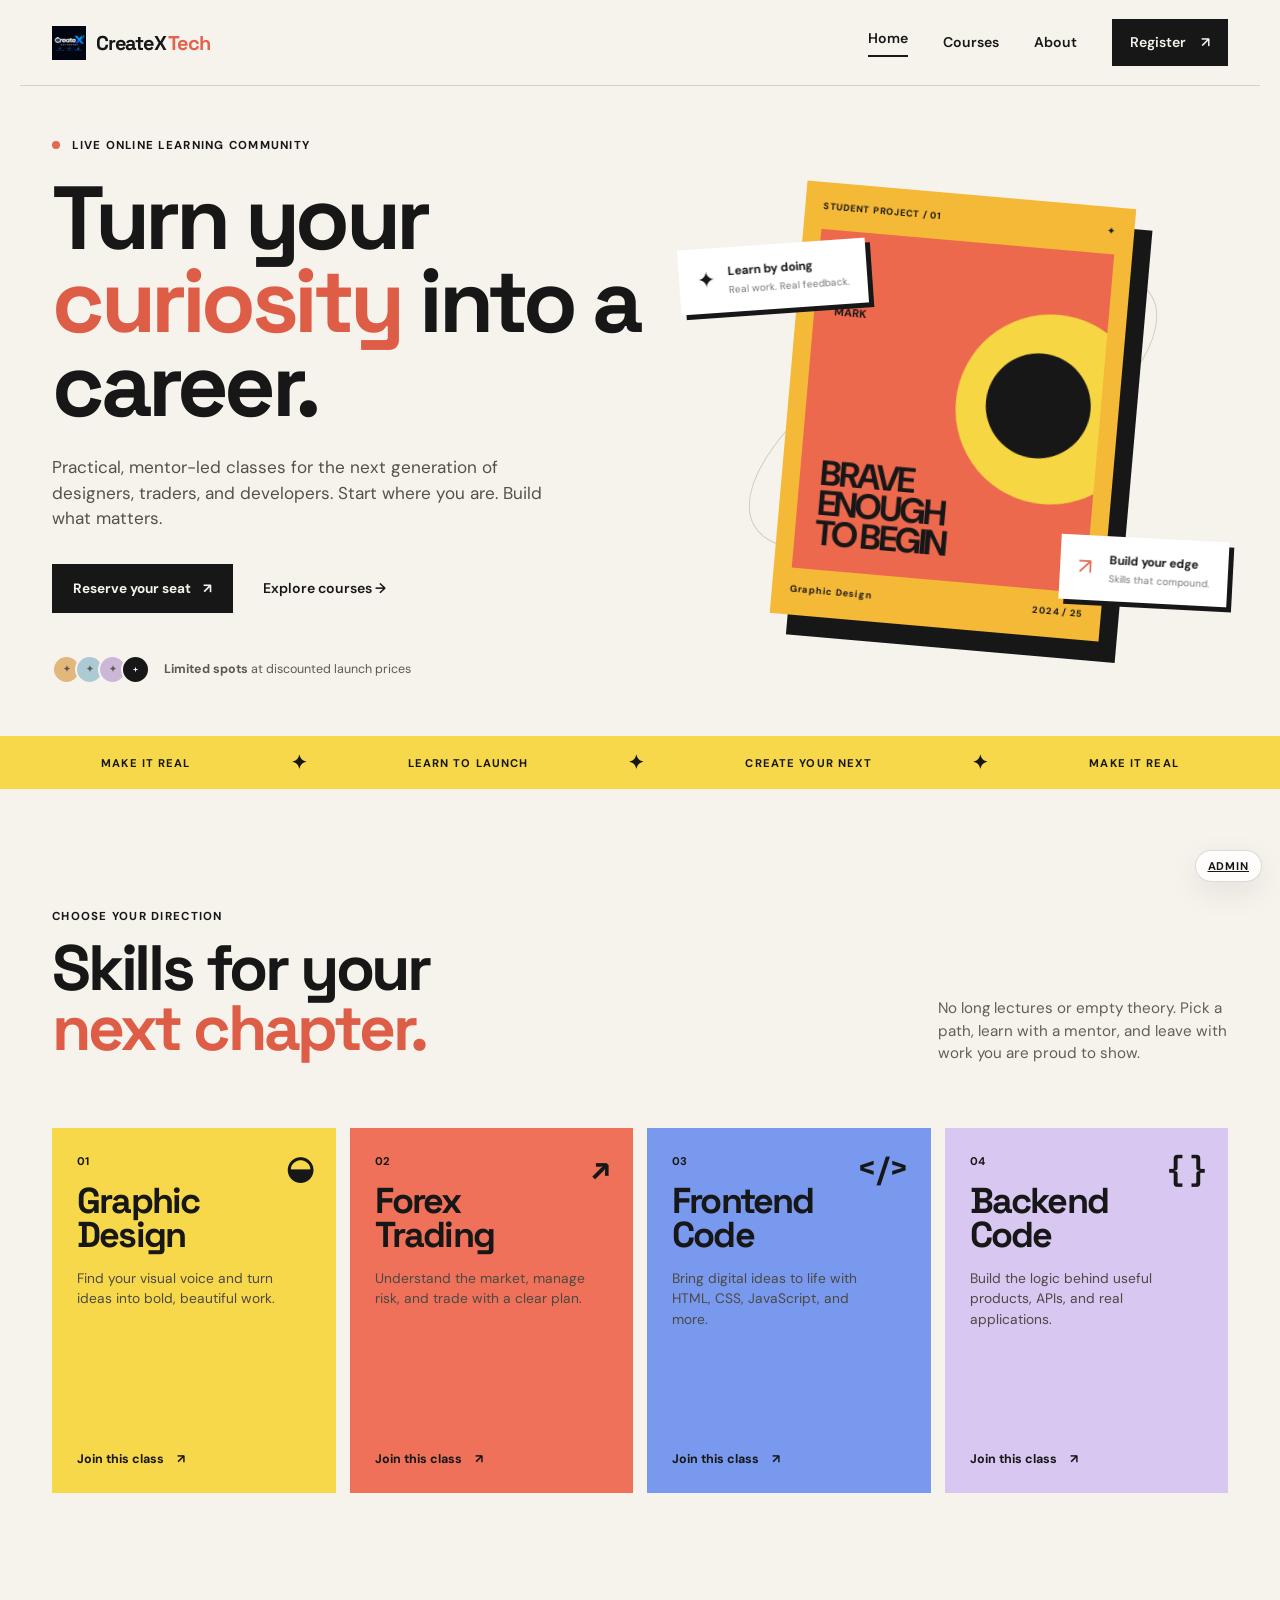
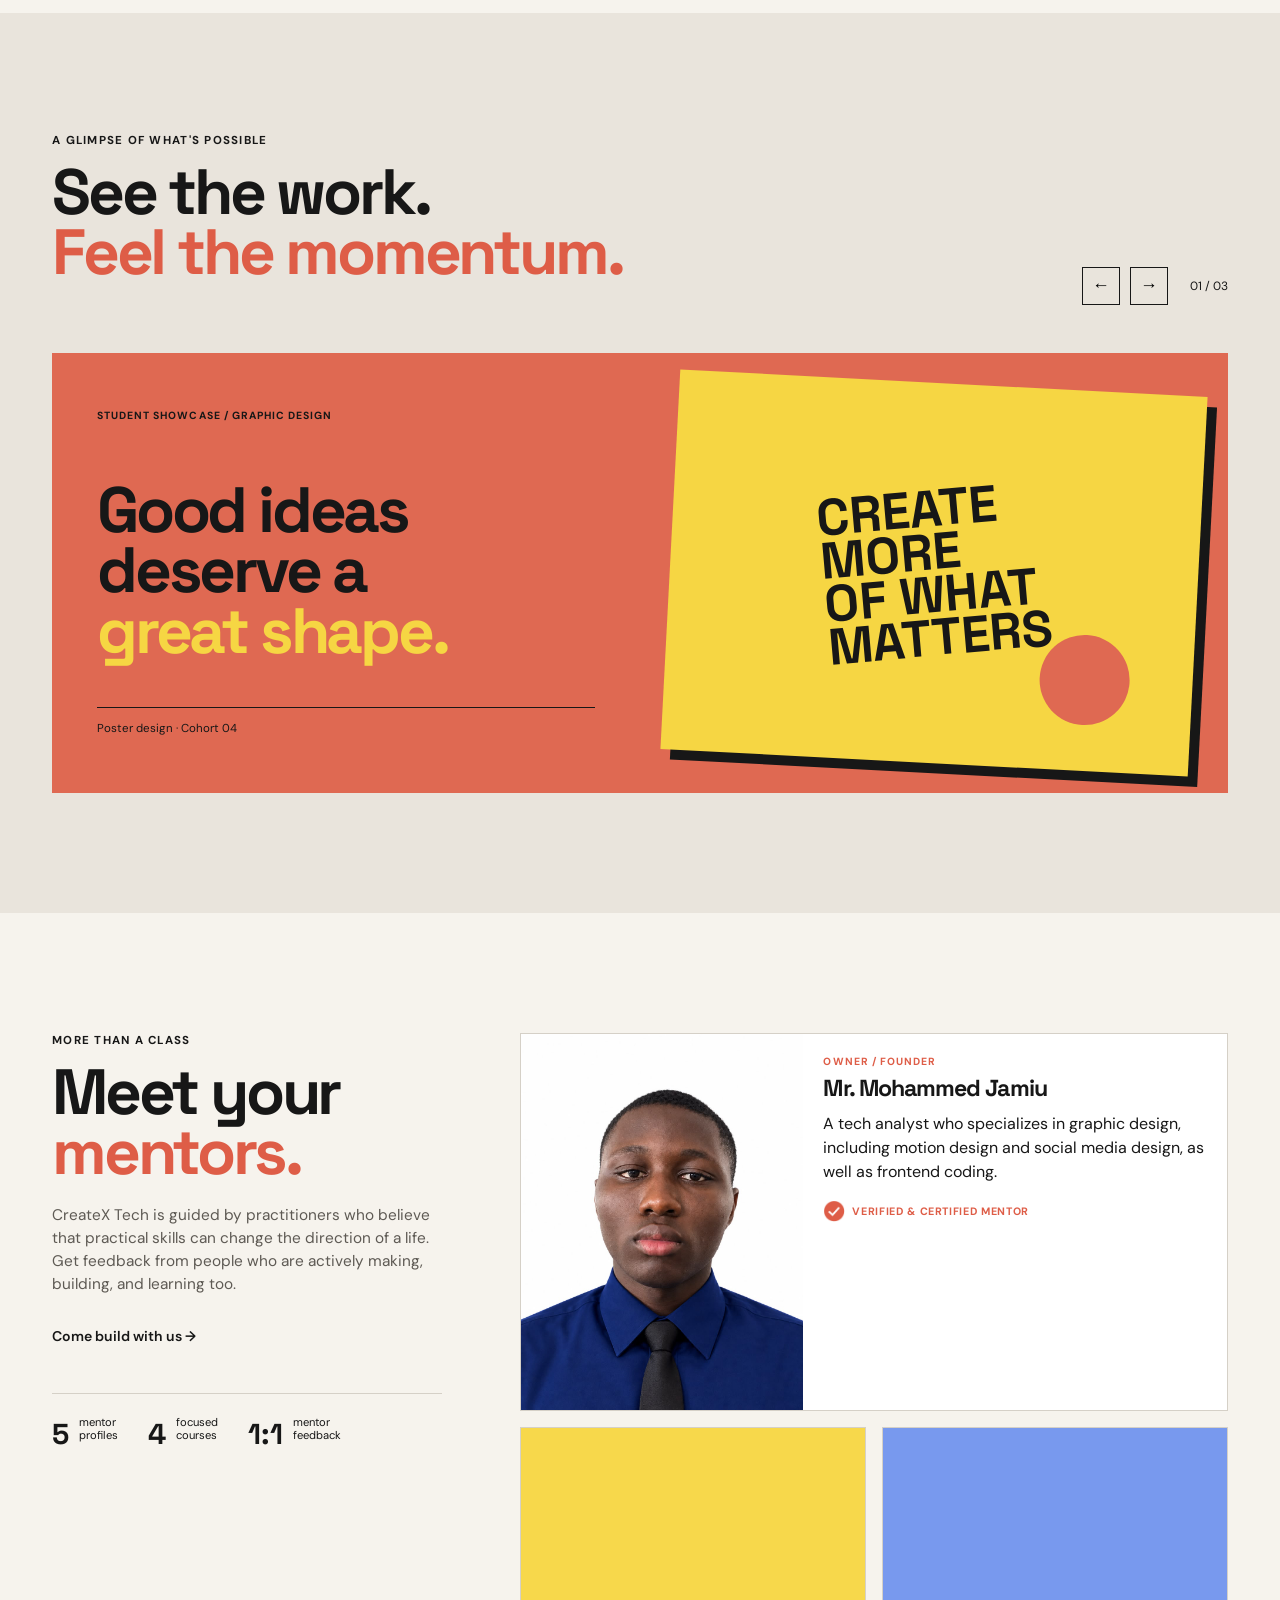
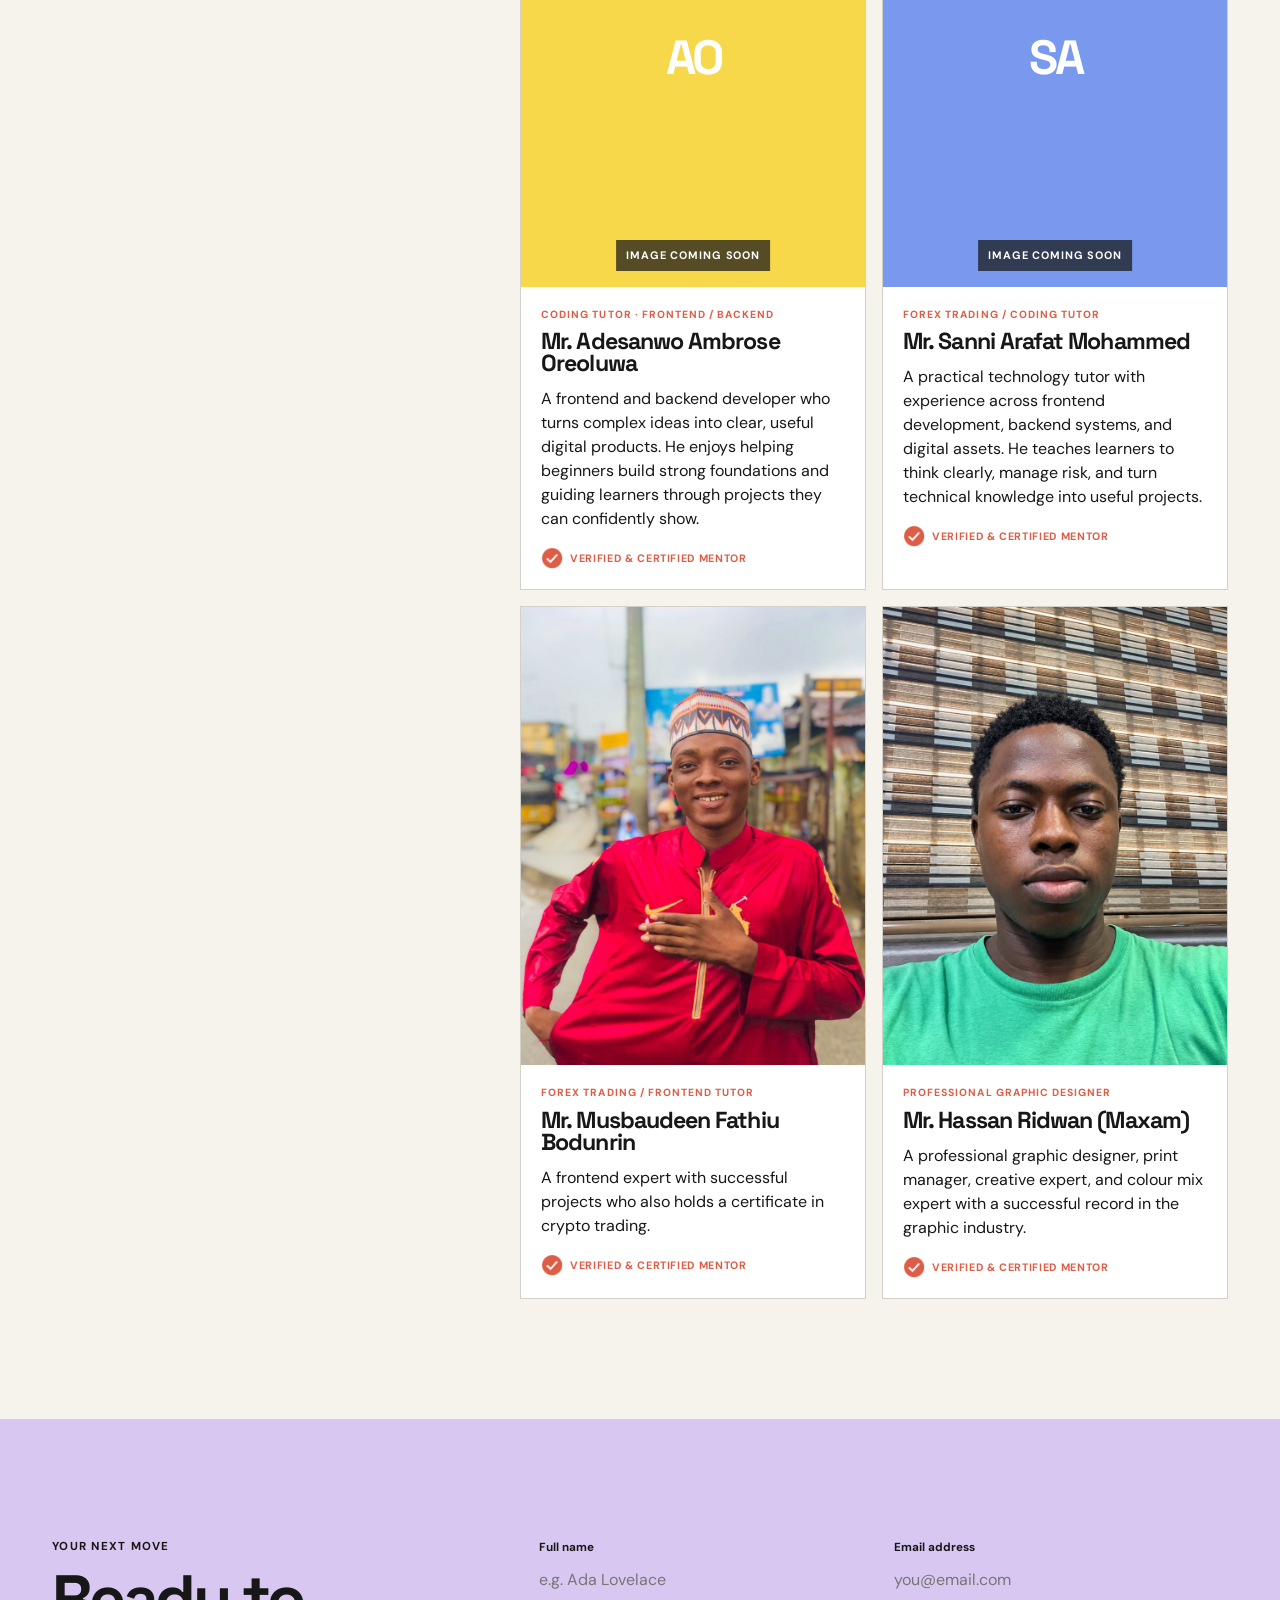
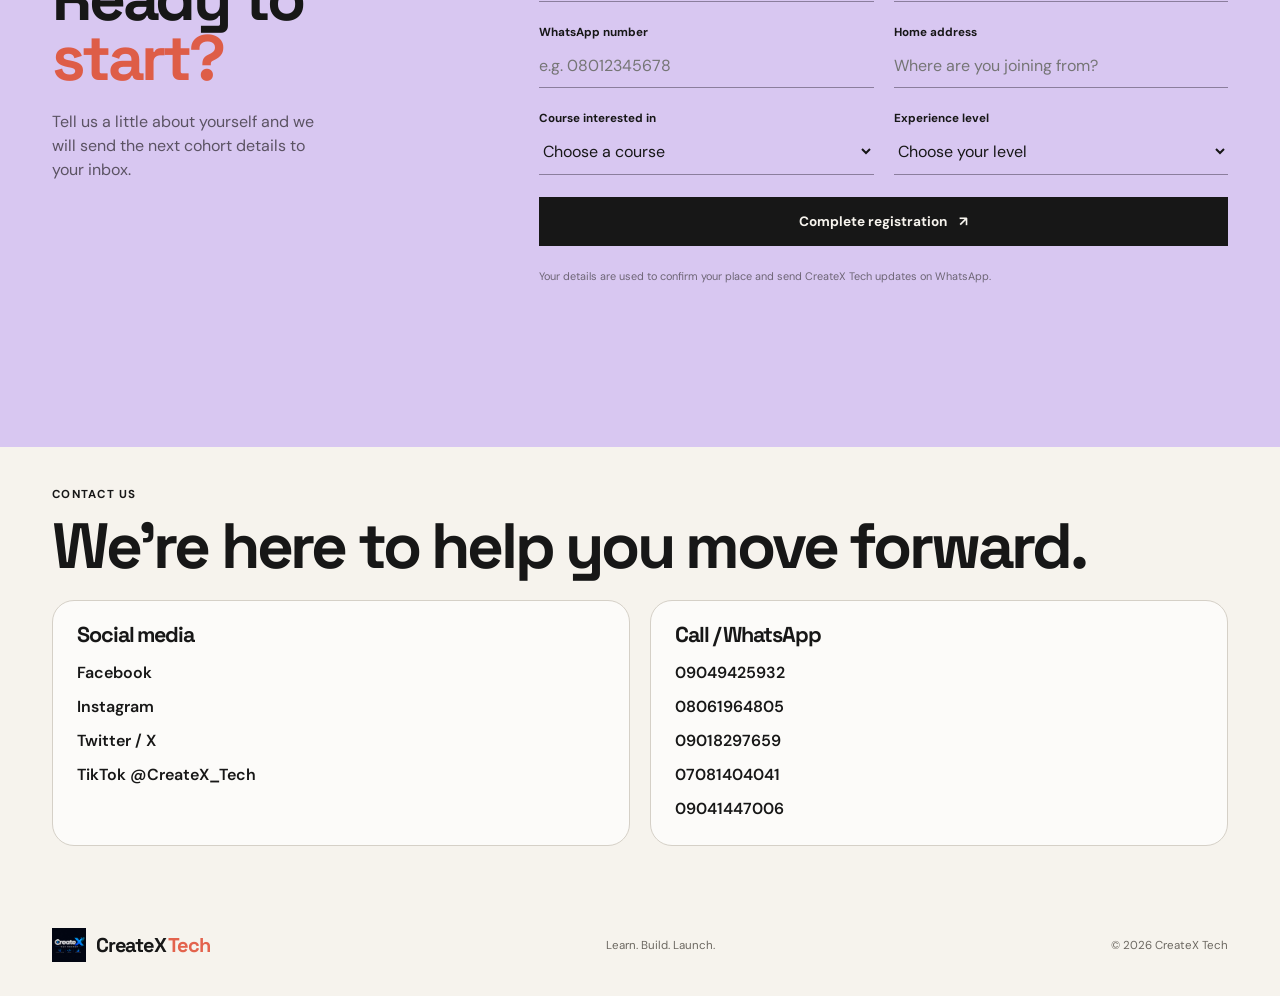
==== index.html @ 332364b8 "Fix favicon loading" ====
<!doctype html>
<html lang="en">
<head>
  <meta charset="UTF-8">
  <meta name="viewport" content="width=device-width, initial-scale=1.0">
  <meta name="description" content="CreateX Tech helps ambitious learners build practical skills in design, trading, and code.">
  <title>CreateX Tech | Learn. Build. Launch.</title>
  <link rel="icon" type="image/jpeg" href="logo.jpg.jpeg?v=2">
  <link rel="shortcut icon" type="image/jpeg" href="logo.jpg.jpeg?v=2">
  <link rel="preconnect" href="https://fonts.googleapis.com">
  <link rel="preconnect" href="https://fonts.gstatic.com" crossorigin>
  <link href="https://fonts.googleapis.com/css2?family=DM+Sans:wght@400;500;600;700&family=Space+Grotesk:wght@500;600;700&display=swap" rel="stylesheet">
  <link rel="stylesheet" href="styles.css">
  <link rel="stylesheet" href="mentor.css">
  <link rel="stylesheet" href="logo.css">
</head>
<body>
  <header class="site-header">
    <a class="brand" href="#home" aria-label="CreateX Tech home"><span class="brand-mark"><img src="logo.jpg.jpeg" alt="CreateX Tech logo"><span>CX</span></span><span>CreateX <em>Tech</em></span></a>
    <button class="menu-toggle" aria-label="Toggle navigation" aria-expanded="false">☰</button>
    <nav class="site-nav" aria-label="Main navigation">
      <a href="#home" class="active">Home</a>
      <a href="#courses">Courses</a>
      <a href="#about">About</a>
      <a href="#register" class="nav-cta">Register <span>↗</span></a>
    </nav>
  </header>

  <main>
    <section id="home" class="hero section-shell">
      <div class="hero-copy">
        <p class="eyebrow"><span class="eyebrow-dot"></span> Live online learning community</p>
        <h1>Turn your <span>curiosity</span> into a career.</h1>
        <p class="hero-text">Practical, mentor-led classes for the next generation of designers, traders, and developers. Start where you are. Build what matters.</p>
        <div class="hero-actions"><a class="button button-primary" href="#register">Reserve your seat <span>↗</span></a><a class="text-link" href="#courses">Explore courses <span>→</span></a></div>
        <div class="hero-proof"><div class="avatar-stack"><span>✦</span><span>✦</span><span>✦</span><span>+</span></div><p><strong>Limited spots</strong> at discounted launch prices</p></div>
      </div>
      <div class="hero-visual" aria-label="Featured student work showcase">
        <div class="visual-orbit orbit-one"></div><div class="visual-orbit orbit-two"></div>
        <div class="showcase-card showcase-main"><div class="showcase-top"><span class="mini-label">STUDENT PROJECT / 01</span><span class="mini-cross">✦</span></div><div class="poster-art"><span class="poster-small">MAKE<br>YOUR<br>MARK</span><strong>BRAVE<br>ENOUGH<br>TO BEGIN</strong><div class="poster-circle"></div></div><div class="showcase-bottom"><span>Graphic Design</span><span>2024 / 25</span></div></div>
        <div class="floating-note note-one"><span class="note-icon">✦</span><strong>Learn by doing</strong><small>Real work. Real feedback.</small></div>
        <div class="floating-note note-two"><span class="graph-icon">↗</span><strong>Build your edge</strong><small>Skills that compound.</small></div>
      </div>
    </section>

    <section class="ticker" aria-label="CreateX Tech values"><div>MAKE IT REAL</div><span>✦</span><div>LEARN TO LAUNCH</div><span>✦</span><div>CREATE YOUR NEXT</div><span>✦</span><div>MAKE IT REAL</div></section>

    <section id="courses" class="section-shell section-block courses-section">
      <div class="section-heading"><div><p class="eyebrow">Choose your direction</p><h2>Skills for your<br><span>next chapter.</span></h2></div><p class="section-intro">No long lectures or empty theory. Pick a path, learn with a mentor, and leave with work you are proud to show.</p></div>
      <div class="course-grid">
        <article class="course-card card-yellow"><div class="course-number">01</div><div class="course-symbol">◒</div><h3>Graphic<br>Design</h3><p>Find your visual voice and turn ideas into bold, beautiful work.</p><a href="#register" class="course-link">Join this class <span>↗</span></a></article>
        <article class="course-card card-coral"><div class="course-number">02</div><div class="course-symbol">↗</div><h3>Forex<br>Trading</h3><p>Understand the market, manage risk, and trade with a clear plan.</p><a href="#register" class="course-link">Join this class <span>↗</span></a></article>
        <article class="course-card card-blue"><div class="course-number">03</div><div class="course-symbol">&lt;/&gt;</div><h3>Frontend<br>Code</h3><p>Bring digital ideas to life with HTML, CSS, JavaScript, and more.</p><a href="#register" class="course-link">Join this class <span>↗</span></a></article>
        <article class="course-card card-lilac"><div class="course-number">04</div><div class="course-symbol">{ }</div><h3>Backend<br>Code</h3><p>Build the logic behind useful products, APIs, and real applications.</p><a href="#register" class="course-link">Join this class <span>↗</span></a></article>
      </div>
    </section>

    <section class="work-section section-shell section-block"><div class="section-heading work-heading"><div><p class="eyebrow">A glimpse of what's possible</p><h2>See the work.<br><span>Feel the momentum.</span></h2></div><div class="slider-controls"><button class="slider-button previous" aria-label="Previous sample">←</button><button class="slider-button next" aria-label="Next sample">→</button><p><span class="slide-current">01</span> / 03</p></div></div><div class="slider-window"><div class="slides"><article class="slide slide-design"><div class="slide-copy"><p class="slide-kicker">STUDENT SHOWCASE / GRAPHIC DESIGN</p><h3>Good ideas<br>deserve a<br><i>great shape.</i></h3><span class="slide-tag">Poster design · Cohort 04</span></div><div class="slide-art design-art"><span>CREATE<br>MORE<br>OF WHAT<br>MATTERS</span><div></div></div></article><article class="slide slide-trading"><div class="slide-copy"><p class="slide-kicker">STUDENT SHOWCASE / FOREX TRADING</p><h3>Read the<br>pattern.<br><i>Make the move.</i></h3><span class="slide-tag">Market analysis · Cohort 03</span></div><div class="slide-art trading-art"><div class="chart-line"></div><span>EUR / USD<br><b>+2.84%</b></span></div></article><article class="slide slide-code"><div class="slide-copy"><p class="slide-kicker">STUDENT SHOWCASE / FRONTEND CODE</p><h3>Ideas become<br>real when<br><i>you ship.</i></h3><span class="slide-tag">Portfolio build · Cohort 02</span></div><div class="slide-art code-art"><code>&lt;section class="future"&gt;<br>&nbsp; buildSomething();<br>&nbsp; keepGoing();<br>&lt;/section&gt;</code><span>01 / 03</span></div></article></div></div></section>

    <section id="about" class="about-section section-shell section-block"><div class="about-intro"><p class="eyebrow">More than a class</p><h2>Meet your<br><span>mentors.</span></h2><p>CreateX Tech is guided by practitioners who believe that practical skills can change the direction of a life. Get feedback from people who are actively making, building, and learning too.</p><a class="text-link" href="#register">Come build with us <span>→</span></a><div class="about-stats"><div><strong>5</strong><span>mentor<br>profiles</span></div><div><strong>4</strong><span>focused<br>courses</span></div><div><strong>1:1</strong><span>mentor<br>feedback</span></div></div></div><div class="mentor-grid"><article class="mentor-card mentor-featured"><div class="mentor-photo"><img src="images/mentors/mohammed-jamiu.jpg" alt="Photo of Mr. Mohammed Jamiu" onerror="this.style.display='none'"><span>MJ</span></div><div class="mentor-details"><p class="mentor-role">Owner / Founder</p><h3>Mr. Mohammed Jamiu</h3><p>A tech analyst who specializes in graphic design, including motion design and social media design, as well as frontend coding.</p></div></article><article class="mentor-card"><div class="mentor-photo"><img src="images/mentors/mentor-two.jpg" alt="Photo of Mentor Two" onerror="this.style.display='none'"><span>M2</span></div><div class="mentor-details"><p class="mentor-role">Mentor profile</p><h3>Mentor Two</h3><p>Add a short biography here when this mentor's details are ready.</p></div></article><article class="mentor-card"><div class="mentor-photo"><img src="images/mentors/mentor-three.jpg" alt="Photo of Mentor Three" onerror="this.style.display='none'"><span>M3</span></div><div class="mentor-details"><p class="mentor-role">Mentor profile</p><h3>Mentor Three</h3><p>Add a short biography here when this mentor's details are ready.</p></div></article><article class="mentor-card"><div class="mentor-photo"><img src="images/mentors/mentor-four.jpg" alt="Photo of Mentor Four" onerror="this.style.display='none'"><span>M4</span></div><div class="mentor-details"><p class="mentor-role">Mentor profile</p><h3>Mentor Four</h3><p>Add a short biography here when this mentor's details are ready.</p></div></article><article class="mentor-card"><div class="mentor-photo"><img src="images/mentors/mentor-five.jpg" alt="Photo of Mentor Five" onerror="this.style.display='none'"><span>M5</span></div><div class="mentor-details"><p class="mentor-role">Mentor profile</p><h3>Mentor Five</h3><p>Add a short biography here when this mentor's details are ready.</p></div></article></div></section>

    <section id="register" class="register-section section-shell section-block"><div class="register-heading"><p class="eyebrow">Your next move</p><h2>Ready to<br><span>start?</span></h2><p>Tell us a little about yourself and we will send the next cohort details to your inbox.</p></div><form id="registration-form" class="registration-form"><div class="form-row"><label>Full name<input type="text" name="fullname" placeholder="e.g. Ada Lovelace" required></label><label>Email address<input type="email" name="email" placeholder="you@email.com" required></label></div><div class="form-row"><label>WhatsApp number<input type="tel" name="whatsapp" placeholder="e.g. 08012345678" inputmode="tel" required></label><label>Home address<input type="text" name="address" placeholder="Where are you joining from?" required></label></div><div class="form-row"><label>Course interested in<select name="course" required><option value="" disabled selected>Choose a course</option><option>Graphic Design</option><option>Forex Trading</option><option>Coding (Frontend)</option><option>Coding (Backend)</option></select></label><label>Experience level<select name="experience" required><option value="" disabled selected>Choose your level</option><option>Beginner</option><option>Intermediate</option><option>Professional</option></select></label></div><button class="button button-dark" type="submit">Complete registration <span>↗</span></button><p class="form-note">Your details are used to confirm your place and send CreateX Tech updates on WhatsApp.</p><div class="form-success" role="status" aria-live="polite"></div></form></section>
  </main>

  <a id="admin-access" class="admin-access-trigger" href="admin.html" target="_blank" rel="noopener" aria-label="Open admin area">Admin</a>

  <section id="contact" class="section-shell contact-section">
    <div class="contact-heading">
      <p class="eyebrow">Contact us</p>
      <h2>We’re here to help you move forward.</h2>
    </div>
    <div class="contact-grid">
      <div class="contact-card">
        <h3>Social media</h3>
        <ul class="contact-list">
          <li><a href="https://facebook.com" target="_blank" rel="noopener">Facebook</a></li>
          <li><a href="https://instagram.com/createx_tech" target="_blank" rel="noopener">Instagram</a></li>
          <li><a href="https://x.com/CreateX_Tech" target="_blank" rel="noopener">Twitter / X</a></li>
          <li><a href="https://tiktok.com/@CreateX_Tech" target="_blank" rel="noopener">TikTok @CreateX_Tech</a></li>
        </ul>
      </div>
      <div class="contact-card">
        <h3>Call / WhatsApp</h3>
        <ul class="contact-list">
          <li><a href="tel:+2349049425932">09049425932</a></li>
          <li><a href="tel:+2348061964805">08061964805</a></li>
          <li><a href="tel:+2349018297659">09018297659</a></li>
          <li><a href="tel:+2347081404041">07081404041</a></li>
          <li><a href="tel:+2349041447006">09041447006</a></li>
        </ul>
      </div>
    </div>
  </section>

  <footer class="site-footer section-shell"><a class="brand" href="#home"><span class="brand-mark"><img src="logo.jpg.jpeg" alt="CreateX Tech logo"><span>CX</span></span><span>CreateX <em>Tech</em></span></a><p>Learn. Build. Launch.</p><p>© 2026 CreateX Tech</p></footer>
  <script src="script.js"></script>
</body>
</html>
---- styles.css ----
:root{--ink:#171717;--paper:#f6f3ed;--yellow:#f7d84b;--coral:#ef7159;--blue:#7899ee;--lilac:#d8c7f1;--line:#d5d0c7}*{box-sizing:border-box}html{scroll-behavior:smooth}body{margin:0;background:var(--paper);color:var(--ink);font-family:'DM Sans',sans-serif;line-height:1.5}h1,h2,h3,p{margin-top:0}h1,h2,h3,.brand{font-family:'Space Grotesk',sans-serif;letter-spacing:-.05em}h1{font-size:clamp(3.4rem,7vw,7.2rem);line-height:.93;margin:24px 0 28px;max-width:730px}h1 span,h2 span{color:#de5d47}h2{font-size:clamp(2.8rem,5vw,5.3rem);line-height:.94;margin:14px 0 22px}h3{font-size:2.25rem;line-height:.94;margin:15px 0}.section-shell{max-width:1240px;margin:auto;padding-left:32px;padding-right:32px}.site-header{height:86px;display:flex;align-items:center;justify-content:space-between;max-width:1240px;margin:auto;padding:0 32px;border-bottom:1px solid var(--line)}.brand{font-weight:700;font-size:1.25rem;display:flex;align-items:center;gap:10px;text-decoration:none;color:var(--ink);letter-spacing:-.06em}.brand em{font-style:normal;color:#e3634d}.brand-mark{display:grid;place-items:center;background:var(--ink);color:var(--paper);width:34px;height:34px;font:700 .72rem 'DM Sans';letter-spacing:-.08em}.site-nav{display:flex;align-items:center;gap:35px}.site-nav a,.text-link{color:var(--ink);text-decoration:none;font-size:.88rem;font-weight:600}.site-nav a:hover,.text-link:hover{color:#dd604c}.site-nav .active{border-bottom:2px solid var(--ink);padding-bottom:5px}.nav-cta{background:var(--ink);color:var(--paper)!important;padding:13px 18px}.nav-cta span,.button span{margin-left:12px}.menu-toggle{display:none;border:0;background:none;font-size:1.5rem}.admin-access-trigger{position:fixed;right:18px;bottom:18px;z-index:50;padding:8px 12px;border:1px solid rgba(23,23,23,.15);border-radius:999px;background:rgba(255,255,255,.82);color:var(--ink);font:700 .7rem 'DM Sans',sans-serif;letter-spacing:.08em;text-transform:uppercase;backdrop-filter:blur(10px);cursor:pointer;box-shadow:0 10px 30px rgba(23,23,23,.08)}.admin-access-trigger:hover{background:#171717;color:#fff}.admin-panel,.admin-dashboard-panel{max-width:1240px;margin:0 auto 30px;padding:0 32px}.admin-panel-inner{max-width:720px;margin:32px auto 0;padding:32px 28px;border:1px solid var(--line);border-radius:24px;background:#fff;box-shadow:0 18px 45px rgba(23,23,23,.06)}.admin-panel h2,.page-heading h2{font:700 clamp(2.5rem,5vw,4.5rem)/.92 'Space Grotesk',sans-serif;letter-spacing:-.06em;margin:18px 0 14px}.admin-panel h2 span,.page-heading h2 span{color:#de5d47}.admin-panel>p:not(.eyebrow){color:var(--muted);margin:12px 0 24px}.admin-panel label{display:block;font-weight:700;margin-bottom:8px}.password-row{display:flex;gap:10px;align-items:center}.password-row input{flex:1;border:1px solid var(--line);border-radius:12px;background:#f9f7f4;padding:15px 16px;font:inherit}.login-error{color:#b64e3b;margin-top:12px}.page-heading{display:flex;align-items:end;justify-content:space-between;gap:24px;margin-top:36px}.stats-grid{display:grid;grid-template-columns:repeat(3,1fr);gap:16px;margin:40px 0 30px}.stats-grid article{padding:22px 18px;border:1px solid var(--line);border-radius:18px;background:rgba(255,255,255,.65)}.stats-grid span{display:block;color:var(--muted);font-size:.72rem;letter-spacing:.1em;text-transform:uppercase}.stats-grid strong{display:block;margin-top:8px;font-size:clamp(1.6rem,2vw,2.3rem)}.records-section{background:rgba(255,255,255,.7);border:1px solid var(--line);border-radius:18px;padding:18px}.records-toolbar{display:flex;gap:16px;align-items:end;flex-wrap:wrap}.search-field,.filter-field{display:flex;flex-direction:column;gap:8px;flex:1;min-width:200px}.search-field span,.filter-field span{font-weight:700}.search-field input,.filter-field select{width:100%;border:1px solid var(--line);border-radius:12px;padding:12px 14px;background:#fff;font:inherit}.clear-button{border:1px solid var(--line);border-radius:12px;background:#fff;padding:12px 16px;font:700 .85rem 'DM Sans';cursor:pointer}.table-wrap{margin-top:18px;overflow-x:auto}.table-wrap table{width:100%;border-collapse:collapse}.table-wrap th,.table-wrap td{padding:12px 12px;border-bottom:1px solid var(--line);text-align:left;vertical-align:top}.table-wrap th{font-size:.72rem;letter-spacing:.12em;text-transform:uppercase;color:var(--muted)}.course-tag{display:inline-flex;align-items:center;padding:6px 10px;border-radius:999px;background:#f6df85;font-size:.78rem;font-weight:700}.email-link{color:var(--ink);font-weight:700;text-decoration:none}.phone{display:block;margin-top:4px;font-size:.8rem;color:var(--muted)}.delete-button{border:0;background:transparent;color:#b75243;font-size:1.4rem;cursor:pointer}.empty-state{padding:28px 0 8px;color:var(--muted);text-align:center}.storage-note{margin-top:18px;color:var(--muted);font-size:.82rem}.contact-section{padding-top:40px;padding-bottom:48px}.contact-heading{margin-bottom:24px}.contact-grid{display:grid;grid-template-columns:repeat(2,minmax(0,1fr));gap:20px}.contact-card{padding:24px;border:1px solid var(--line);border-radius:22px;background:rgba(255,255,255,.7)}.contact-card h3{font-size:1.35rem;margin:0 0 16px}.contact-list{list-style:none;padding:0;margin:0;display:grid;gap:10px}.contact-list a{color:var(--ink);text-decoration:none;font-weight:600}.contact-list a:hover{color:#dd604c}.hero{min-height:650px;display:grid;grid-template-columns:1.04fr .96fr;align-items:center;gap:32px}.eyebrow{font:700 .72rem 'DM Sans';letter-spacing:.11em;text-transform:uppercase}.eyebrow-dot{display:inline-block;background:#e26850;width:8px;height:8px;border-radius:50%;margin-right:8px}.hero-text{max-width:490px;color:#55504a;font-size:1.07rem}.hero-actions{display:flex;align-items:center;gap:30px;margin:32px 0 42px}.button{display:inline-flex;align-items:center;border:0;text-decoration:none;cursor:pointer;font:700 .85rem 'DM Sans';padding:16px 21px}.button-primary{background:var(--ink);color:var(--paper)}.button-dark{background:var(--ink);color:var(--paper);justify-content:center}.hero-proof{display:flex;align-items:center;gap:14px;font-size:.78rem;color:#5d5953}.hero-proof p{margin:0}.avatar-stack{display:flex}.avatar-stack span{display:grid;place-items:center;width:29px;height:29px;background:#d1b1a0;border:2px solid var(--paper);border-radius:50%;margin-left:-6px;font-size:.54rem;font-weight:700}.avatar-stack span:first-child{margin:0;background:#e3b67b}.avatar-stack span:nth-child(2){background:#adcad4}.avatar-stack span:nth-child(3){background:#cdb7d8}.avatar-stack span:last-child{background:var(--ink);color:#fff}.hero-visual{min-height:505px;position:relative;display:grid;place-items:center}.showcase-card{width:min(330px,65vw);background:#f5b938;padding:18px;transform:rotate(5deg);box-shadow:18px 20px 0 #171717;position:relative;z-index:1}.showcase-top,.showcase-bottom{display:flex;justify-content:space-between;font-size:.58rem;font-weight:700;letter-spacing:.08em}.poster-art{height:340px;background:#ed694e;margin:15px 0;position:relative;overflow:hidden;padding:20px;color:var(--ink)}.poster-small{font:700 .7rem 'DM Sans';line-height:1.05}.poster-art strong{position:absolute;bottom:21px;left:20px;font-size:2.2rem;line-height:.85;letter-spacing:-.08em}.poster-circle{height:190px;width:190px;border-radius:50%;background:#f6d643;position:absolute;right:-45px;top:65px}.poster-circle:after{content:'';position:absolute;width:105px;height:105px;border-radius:50%;background:#171717;left:30px;top:40px}.floating-note{position:absolute;background:#fff;padding:15px 18px;box-shadow:5px 5px 0 var(--ink);z-index:2;font-size:.75rem}.floating-note strong,.floating-note small{display:block;margin-left:31px}.floating-note small{color:#777;margin-top:2px}.note-icon,.graph-icon{float:left;font-size:1.4rem}.note-one{top:17%;left:0;transform:rotate(-4deg)}.note-two{bottom:12%;right:0;transform:rotate(3deg)}.graph-icon{color:#e26850}.visual-orbit{border:1px solid #d1cbc1;position:absolute;width:460px;height:180px;border-radius:50%;transform:rotate(-30deg)}.orbit-two{transform:rotate(58deg);width:390px}.ticker{display:flex;justify-content:space-around;align-items:center;background:var(--yellow);padding:14px 4%;font:700 .7rem 'DM Sans';letter-spacing:.1em}.ticker span{font-size:1.2rem}.section-block{padding-top:120px;padding-bottom:120px}.section-heading{display:flex;justify-content:space-between;align-items:end;margin-bottom:48px}.section-intro{max-width:290px;color:#625e58;font-size:.95rem}.course-grid{display:grid;grid-template-columns:repeat(4,1fr);gap:14px}.course-card{min-height:365px;padding:25px;position:relative;overflow:hidden}.card-yellow{background:var(--yellow)}.card-coral{background:var(--coral)}.card-blue{background:var(--blue)}.card-lilac{background:var(--lilac)}.course-number{font-size:.7rem;font-weight:700}.course-symbol{font:700 2rem 'Space Grotesk';position:absolute;right:22px;top:20px}.course-card p{font-size:.86rem;max-width:210px;color:#4c4944}.course-link{position:absolute;bottom:25px;left:25px;color:var(--ink);font-size:.78rem;font-weight:700;text-decoration:none}.course-link span{margin-left:10px}.work-section{background:#e9e4dc;max-width:none;padding-left:max(32px,calc((100% - 1176px)/2));padding-right:max(32px,calc((100% - 1176px)/2))}.slider-controls{display:flex;align-items:center;gap:10px}.slider-controls p{font-size:.75rem;margin:0 0 0 12px}.slider-button{background:transparent;border:1px solid var(--ink);width:38px;height:38px;cursor:pointer;font-size:1.1rem}.slider-button:hover{background:var(--ink);color:#fff}.slider-window{overflow:hidden}.slides{display:flex;transition:transform .55s cubic-bezier(.77,0,.18,1)}.slide{flex:0 0 100%;min-height:440px;display:grid;grid-template-columns:1fr 1fr;overflow:hidden}.slide-design{background:#df6952}.slide-trading{background:#242a33;color:#f4f0e8}.slide-code{background:#7292e4}.slide-copy{padding:55px 45px;display:flex;flex-direction:column;align-items:flex-start}.slide-kicker{font-size:.65rem;font-weight:700;letter-spacing:.1em}.slide h3{font-size:clamp(2.7rem,5vw,5.1rem);margin:auto 0}.slide h3 i{font-style:normal;color:#f6d643}.slide-tag{font-size:.72rem;border-top:1px solid currentColor;padding-top:12px;width:100%}.slide-art{position:relative;display:grid;place-items:center}.design-art{background:#f6d643;margin:30px;transform:rotate(3deg);box-shadow:10px 10px 0 #171717}.design-art span{font:700 clamp(2rem,4vw,4rem) 'Space Grotesk';line-height:.84;transform:rotate(-8deg)}.design-art div{position:absolute;width:90px;height:90px;border-radius:50%;background:#df6952;right:12%;bottom:12%}.trading-art{background:#2e3846;margin:30px;overflow:hidden}.trading-art:before,.trading-art:after{content:'';position:absolute;width:100%;height:1px;background:#596576;top:33%;box-shadow:0 90px #596576,0 180px #596576}.chart-line{width:80%;height:55%;border-bottom:4px solid #f6d643;border-right:4px solid #f6d643;transform:skewY(-22deg);clip-path:polygon(0 68%,15% 50%,25% 65%,37% 36%,50% 55%,65% 18%,78% 43%,100% 0,100% 100%,0 100%)}.trading-art span{position:absolute;top:18%;left:13%;font-size:.8rem}.trading-art b{color:#f6d643;font-size:1.7rem}.code-art{background:#101820;color:#96e1bd;margin:30px}.code-art code{font:1rem/2 monospace}.code-art span{position:absolute;bottom:20px;right:20px;color:#fff;font-size:.7rem}.about-section{display:grid;grid-template-columns:.9fr 1.1fr;gap:100px;align-items:center}.about-image{position:relative}.portrait-placeholder{height:520px;background:#c7dbd5;display:grid;place-items:center;position:relative;overflow:hidden}.portrait-placeholder:after{content:'';position:absolute;width:310px;height:390px;background:#f0aa84;border-radius:50% 50% 15% 15%;bottom:-90px;transform:rotate(-8deg)}.portrait-placeholder:before{content:'';position:absolute;width:210px;height:210px;background:#243a3c;border-radius:50%;z-index:1;top:90px;right:16%}.portrait-placeholder span{font:700 4rem 'Space Grotesk';z-index:2;color:#fff}.image-caption{position:absolute;background:var(--yellow);padding:14px 18px;font-weight:700;font-size:.8rem;right:-30px;bottom:28px;transform:rotate(3deg)}.about-copy{max-width:510px}.about-copy>p:not(.eyebrow){color:#5e5a54;font-size:.96rem}.about-copy strong{color:var(--ink)}.about-copy .text-link{display:inline-block;margin:15px 0 45px}.about-stats{display:flex;border-top:1px solid var(--line);padding-top:22px;gap:55px}.about-stats div{display:flex;gap:10px;align-items:start}.about-stats strong{font:700 1.8rem 'Space Grotesk'}.about-stats span{font-size:.7rem;line-height:1.2}.register-section{background:#d8c7f1;max-width:none;padding-left:max(32px,calc((100% - 1176px)/2));padding-right:max(32px,calc((100% - 1176px)/2));display:grid;grid-template-columns:.72fr 1.28fr;gap:100px}.register-heading p:last-child{max-width:270px;color:#5b5363}.registration-form{display:flex;flex-direction:column;gap:22px}.form-row{display:grid;grid-template-columns:1fr 1fr;gap:20px}label{font-size:.73rem;font-weight:700}input,select{width:100%;border:0;border-bottom:1px solid #8b7e9d;background:transparent;padding:13px 0 11px;font:1rem 'DM Sans';color:var(--ink);border-radius:0}input:focus,select:focus{outline:none;border-bottom:2px solid var(--ink)}.form-note{font-size:.68rem;color:#6d6575;margin:0}.form-success{min-height:20px;font-size:.8rem;font-weight:700;color:#3e7459}.site-footer{padding-top:34px;padding-bottom:34px;display:flex;justify-content:space-between;align-items:center;font-size:.72rem}.site-footer p{margin:0;color:#6c6861}@media(max-width:800px){.site-header{height:72px;padding:0 20px}.menu-toggle{display:block}.site-nav{display:none;position:absolute;top:72px;left:0;right:0;background:var(--paper);padding:20px;z-index:5;flex-direction:column;align-items:stretch;gap:18px;border-bottom:1px solid var(--line)}.site-nav.open{display:flex}.site-nav a{padding:8px}.section-shell{padding-left:20px;padding-right:20px}.hero{display:flex;flex-direction:column;align-items:flex-start;padding-top:70px}.hero-visual{width:100%;min-height:470px}.showcase-card{width:min(290px,72vw)}.poster-art{height:300px}.note-one{left:0;top:10%}.note-two{right:0;bottom:7%}.section-block{padding-top:78px;padding-bottom:78px}.section-heading{display:block}.section-intro{margin-top:28px}.course-grid{grid-template-columns:1fr 1fr}.course-card{min-height:325px;padding:20px}.course-link{left:20px;bottom:20px}.work-section{padding-left:20px;padding-right:20px}.slide{grid-template-columns:1fr;min-height:650px}.slide-copy{padding:35px 25px 15px}.slide h3{margin:25px 0}.slide-art{min-height:280px;margin:0 25px 25px}.about-section{grid-template-columns:1fr;gap:55px}.portrait-placeholder{height:390px}.register-section{display:block}.registration-form{margin-top:45px}.site-footer{flex-wrap:wrap;gap:18px}.site-footer p:last-child{width:100%}}@media(max-width:480px){h1{font-size:3.35rem}.hero-actions{align-items:flex-start;flex-direction:column;gap:20px}.course-grid{grid-template-columns:1fr}.course-card{min-height:290px}.form-row{grid-template-columns:1fr}.floating-note{font-size:.65rem;padding:11px 12px}.floating-note strong,.floating-note small{margin-left:25px}.about-stats{gap:20px;justify-content:space-between}}
---- mentor.css ----
.about-section{grid-template-columns:.72fr 1.28fr;gap:70px;align-items:start}.about-intro{max-width:390px;position:sticky;top:30px}.about-intro>p:not(.eyebrow){color:#5e5a54;font-size:.96rem}.about-intro .text-link{display:inline-block;margin:15px 0 45px}.about-stats{gap:30px}.mentor-grid{display:grid;grid-template-columns:repeat(2,1fr);gap:16px}.mentor-card{background:#fff;border:1px solid var(--line);display:flex;flex-direction:column;cursor:pointer}.mentor-card:focus-visible{outline:3px solid var(--coral);outline-offset:3px}.mentor-featured{grid-column:span 2;display:grid;grid-template-columns:.8fr 1.2fr}.mentor-photo{aspect-ratio:3 / 4;min-height:0;background:#c7dbd5;display:grid;place-items:center;position:relative;overflow:hidden}.mentor-photo img{width:100%;height:100%;object-fit:cover;position:absolute;inset:0;z-index:1}.mentor-photo span{font:700 3rem 'Space Grotesk';color:#fff;letter-spacing:-.08em}.mentor-photo--placeholder::after{content:attr(data-placeholder);position:absolute;bottom:16px;left:50%;z-index:2;transform:translateX(-50%);background:rgba(23,23,23,.72);color:#fff;padding:7px 10px;font-size:.68rem;font-weight:700;letter-spacing:.08em;text-transform:uppercase;white-space:nowrap}.mentor-card:nth-child(2) .mentor-photo{background:#f7d84b}.mentor-card:nth-child(3) .mentor-photo{background:#7899ee}.mentor-card:nth-child(4) .mentor-photo{background:#ef7159}.mentor-card:nth-child(5) .mentor-photo{background:#d8c7f1}.mentor-details{padding:20px}.mentor-role{font-size:.65rem;font-weight:700;letter-spacing:.1em;text-transform:uppercase;color:#de5d47;margin-bottom:9px}.mentor-details h3{font-size:1.45rem;margin:0 0 12px;letter-spacing:-.04em}.mentor-details>p:last-child{font-size:.78rem;color:#5e5a54;margin:0}.mentor-verification{display:flex;align-items:center;gap:7px;margin-top:16px;color:#de5d47;font-size:.67rem;font-weight:700;letter-spacing:.06em;text-transform:uppercase}.mentor-verification img{width:22px;height:22px;object-fit:contain}.mentor-dialog{border:0;padding:0;width:min(520px,calc(100% - 32px));background:transparent;color:var(--ink)}.mentor-dialog::backdrop{background:rgba(23,23,23,.58)}.mentor-dialog-content{position:relative;background:var(--paper);border:1px solid var(--line);padding:42px}.mentor-dialog-content h2{font-size:clamp(2rem,5vw,3.5rem);margin:8px 0 18px}.mentor-dialog-bio{color:#5e5a54;max-width:42ch}.mentor-dialog-close{position:absolute;top:12px;right:14px;border:0;background:none;color:var(--ink);font-size:2rem;line-height:1;cursor:pointer}@media(max-width:800px){.about-section{display:block}.about-intro{position:static;max-width:100%;margin-bottom:45px}.mentor-grid{grid-template-columns:1fr}.mentor-featured{grid-column:auto;display:flex}.mentor-dialog-content{padding:36px 24px 28px}}
---- logo.css ----
.brand-mark{position:relative}.brand-mark img{width:100%;height:100%;object-fit:contain;position:absolute;inset:0;z-index:2}.brand-mark>span{position:relative;z-index:1}
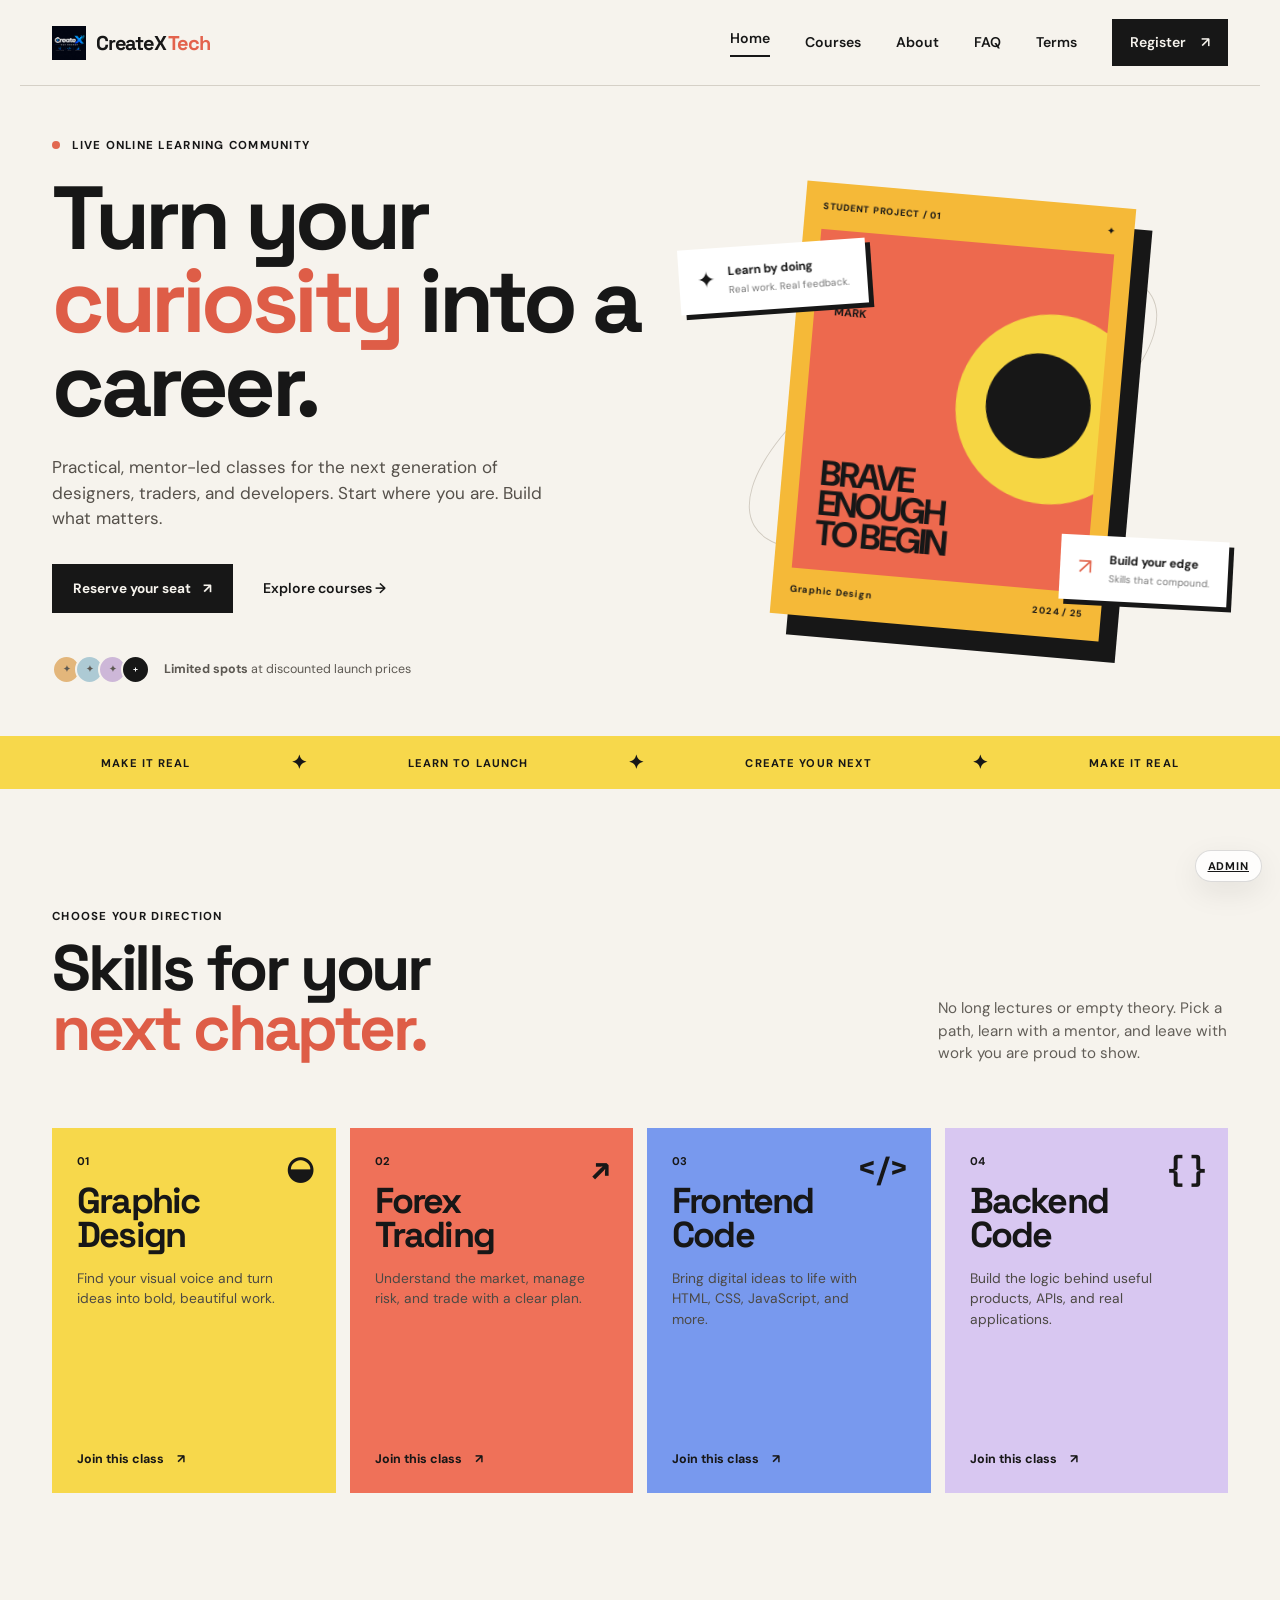
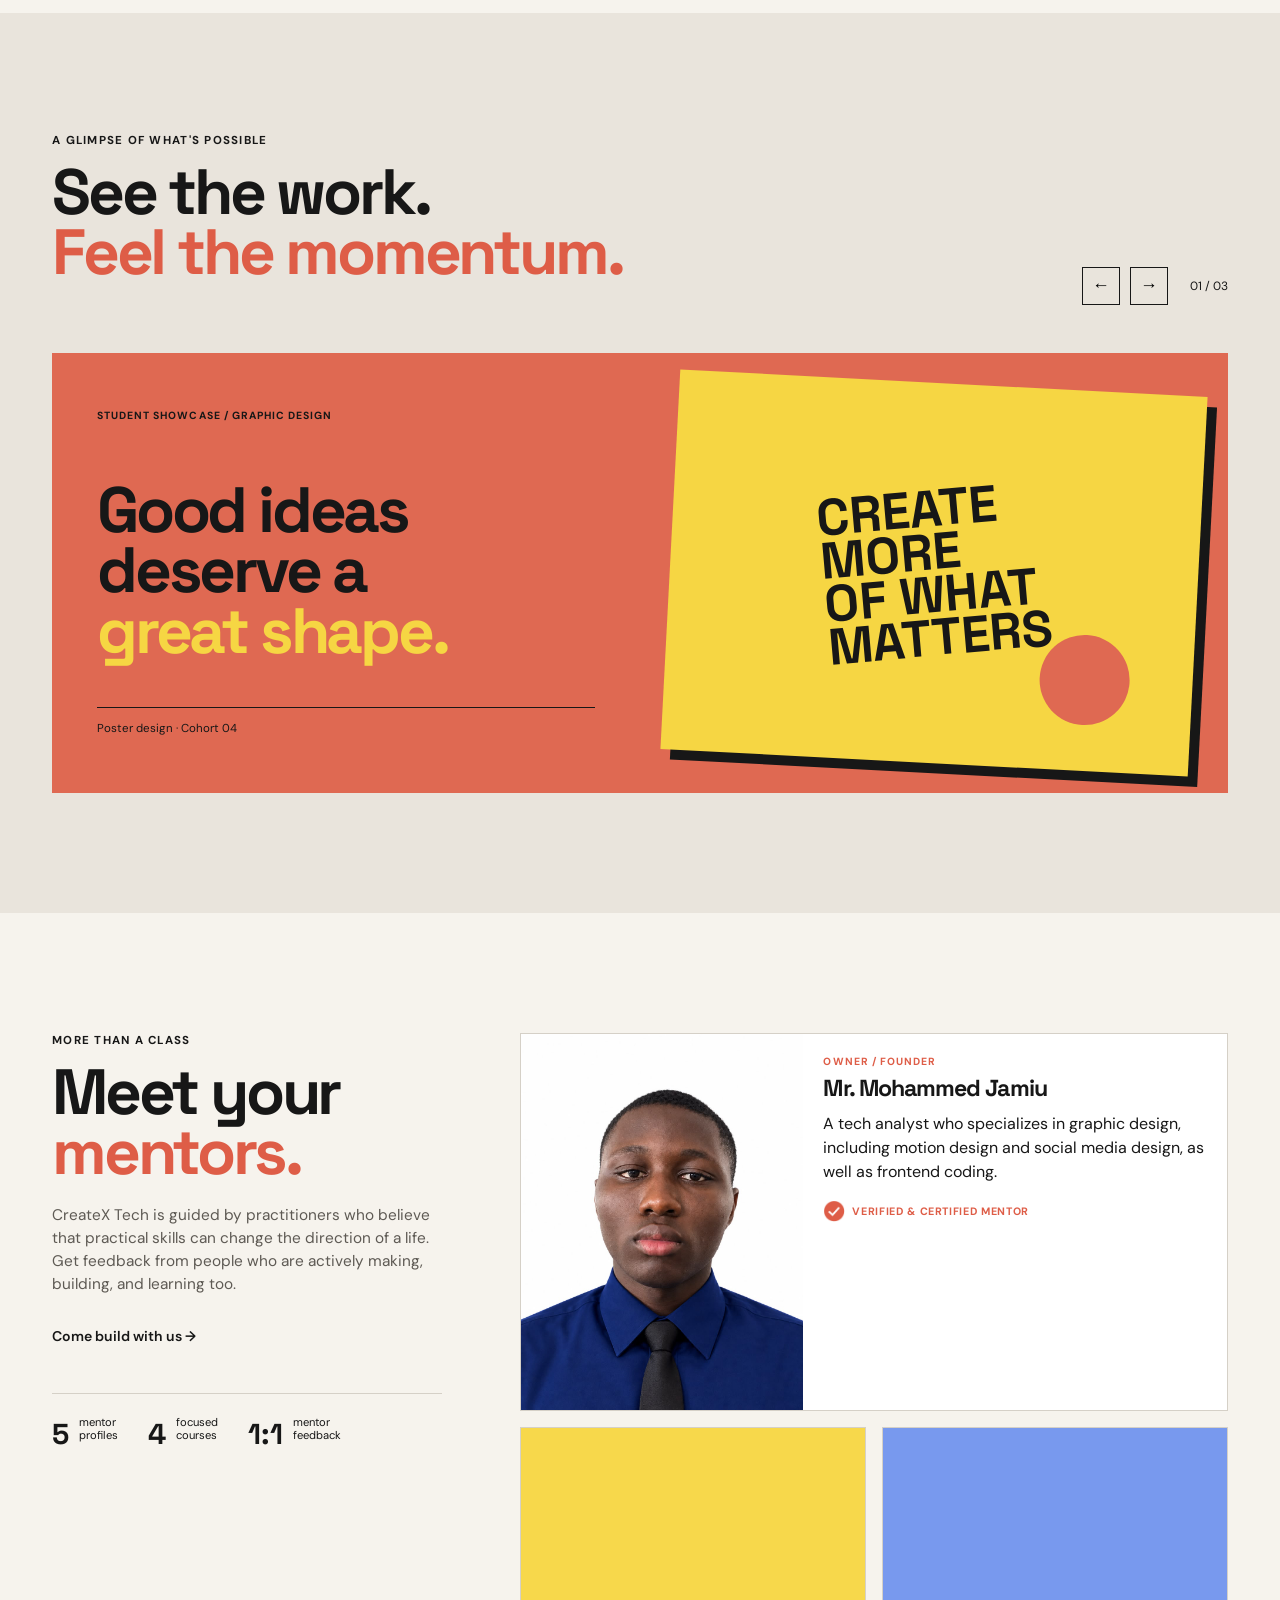
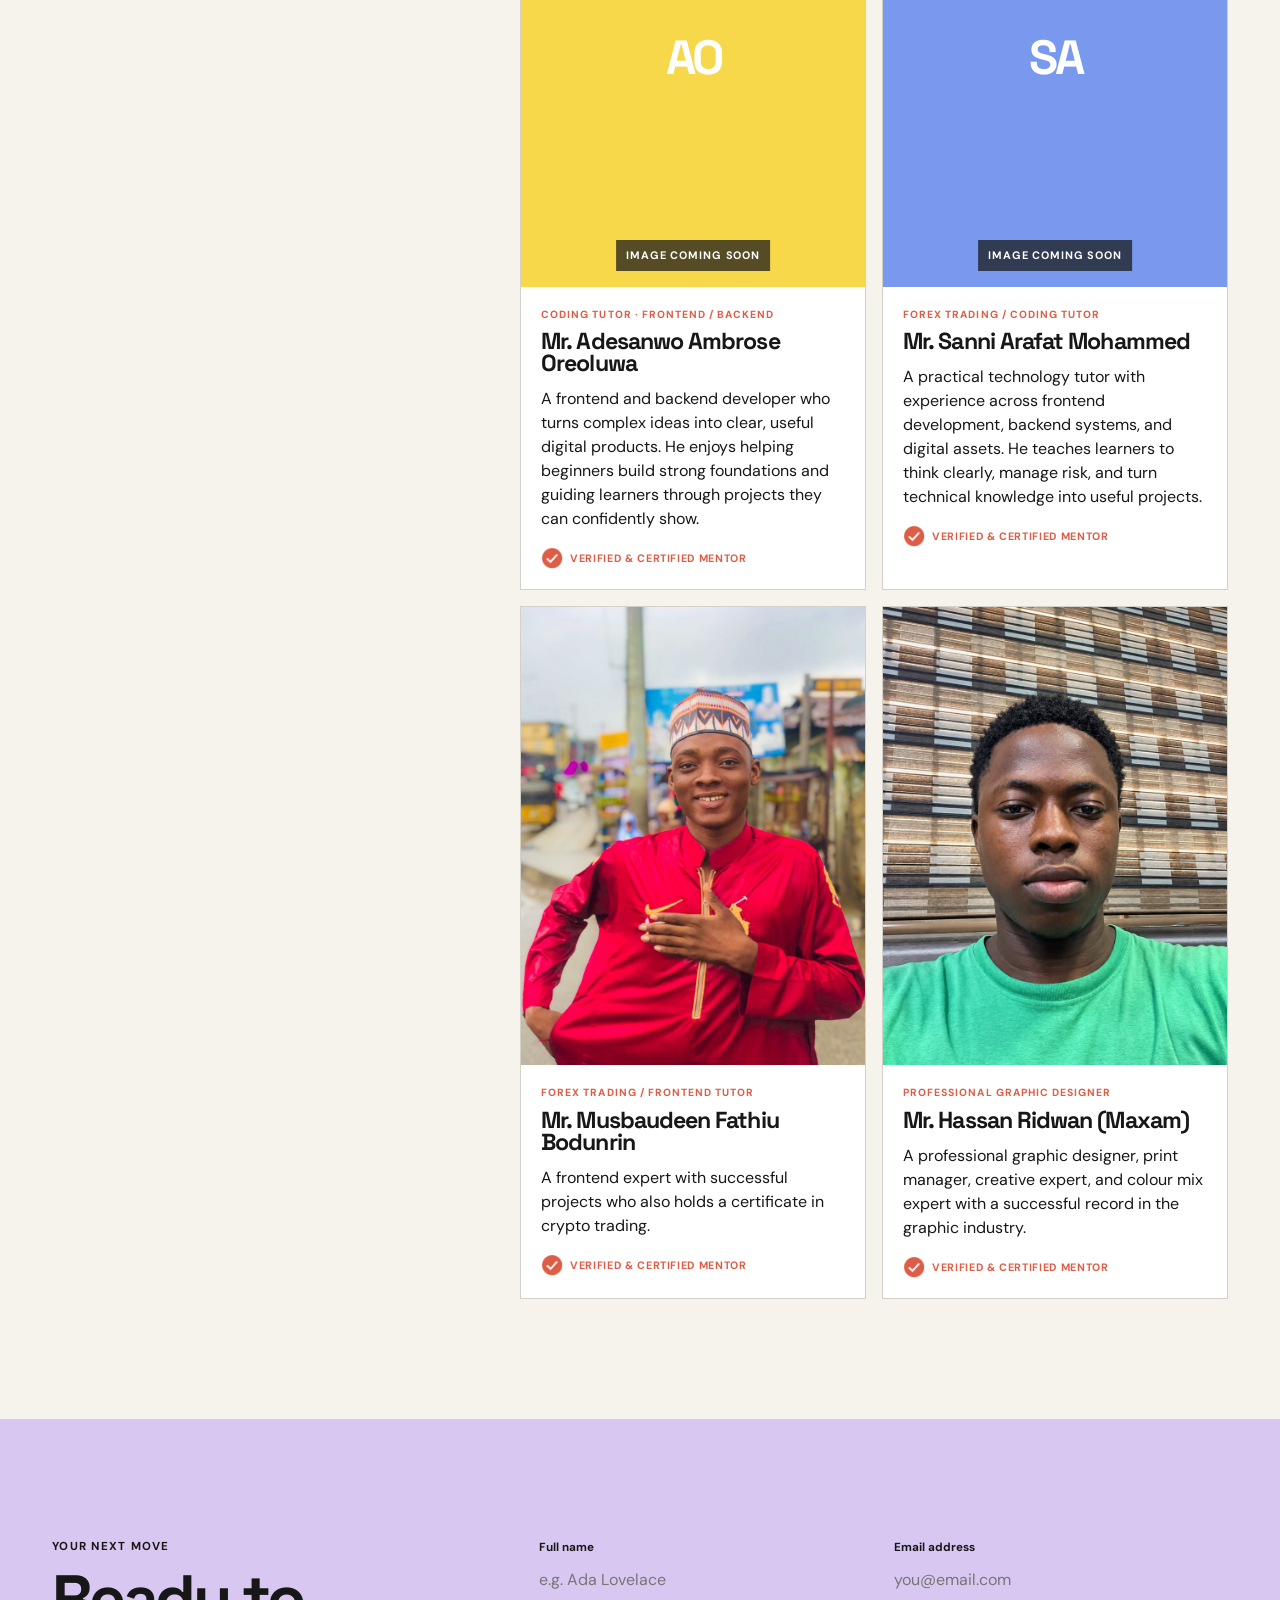
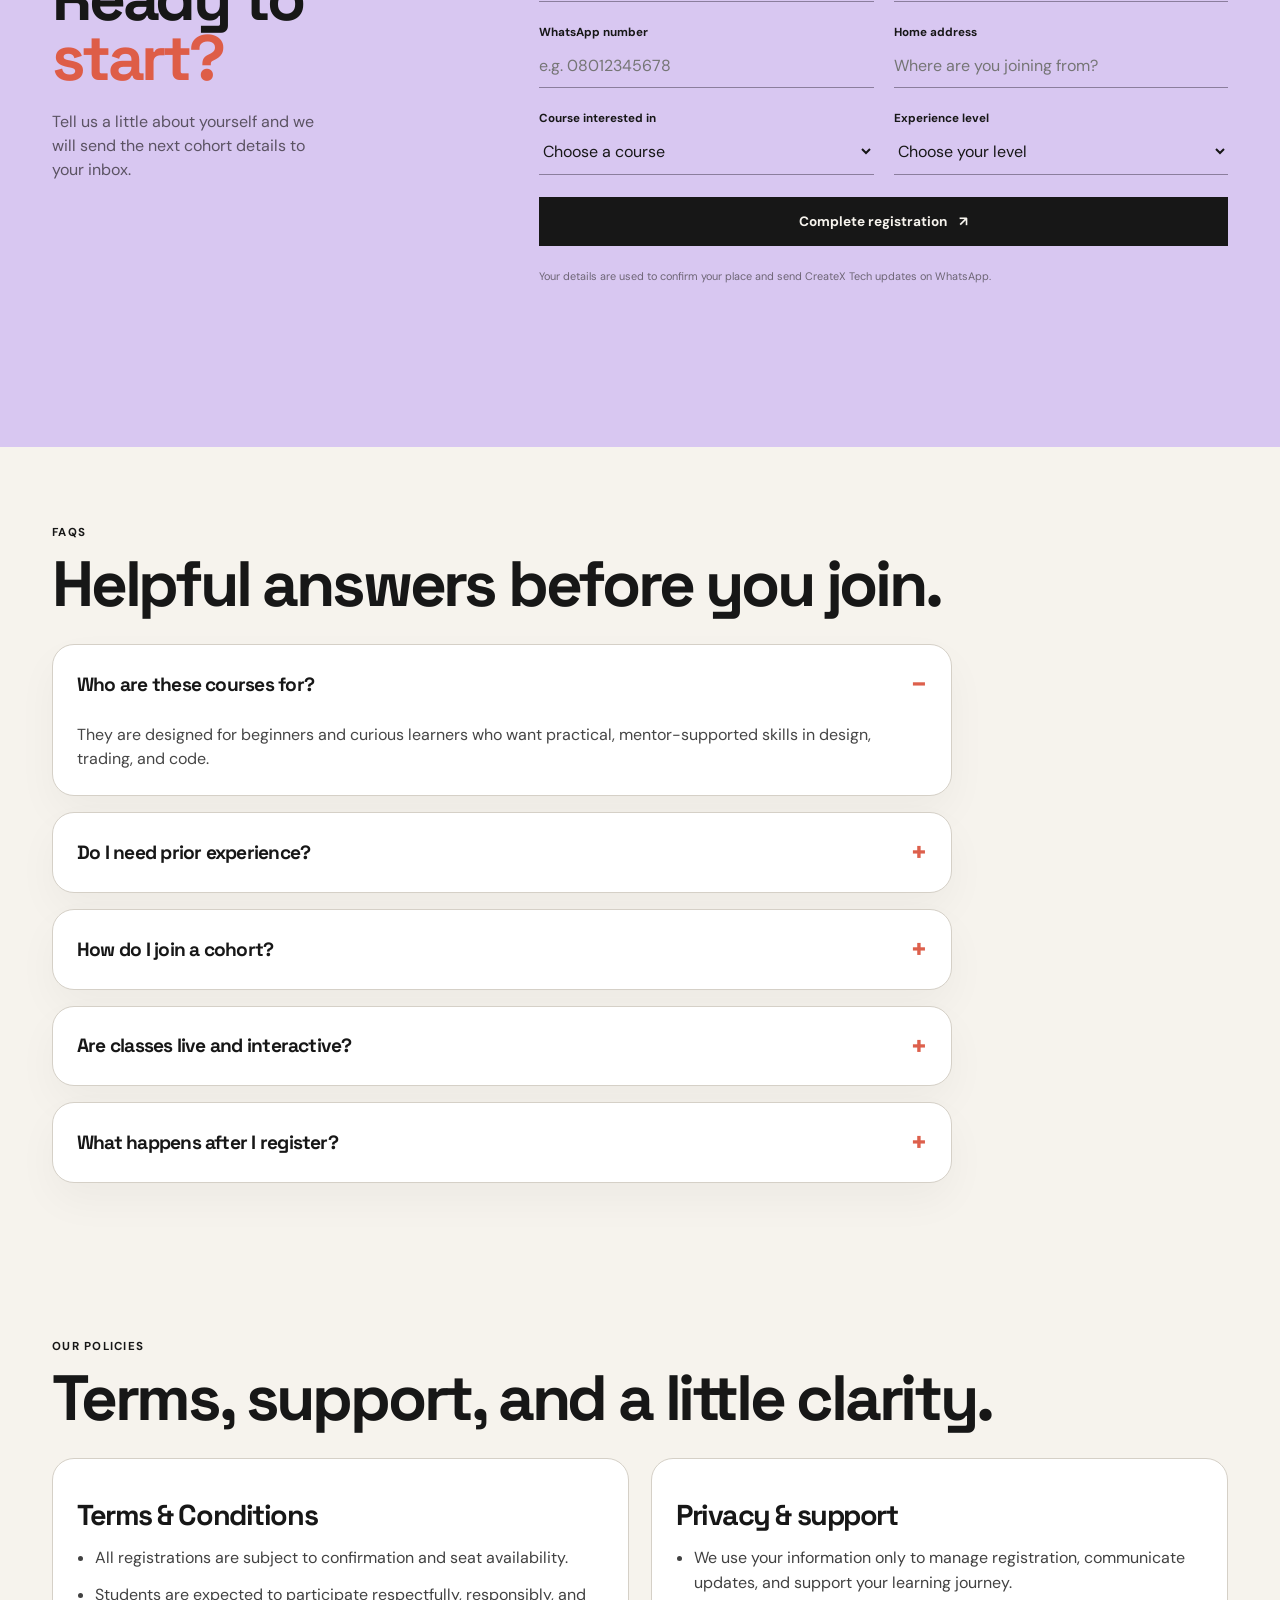
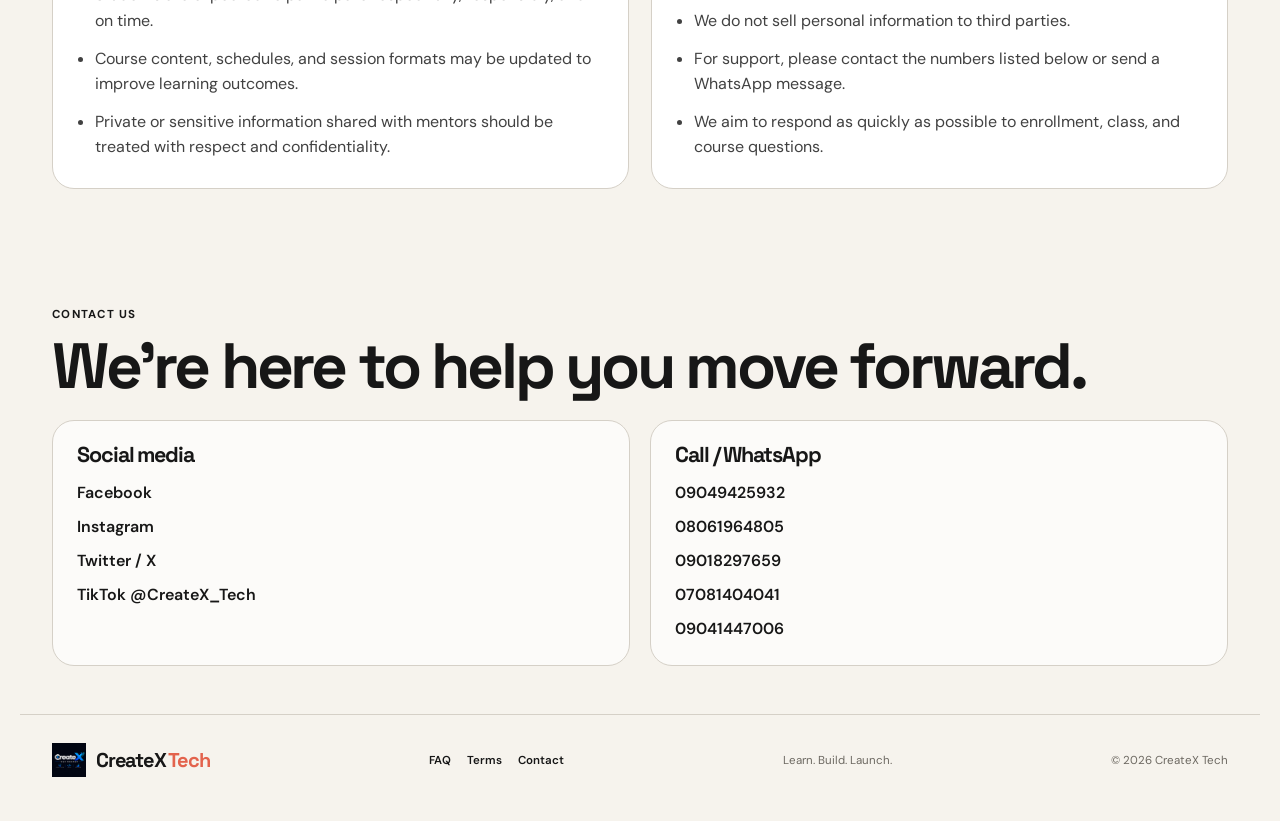
==== commit 455319e0: "Add FAQ and terms sections" ====
--- a/index.html
+++ b/index.html
@@ -22,6 +22,8 @@
       <a href="#home" class="active">Home</a>
       <a href="#courses">Courses</a>
       <a href="#about">About</a>
+      <a href="#faq">FAQ</a>
+      <a href="#terms">Terms</a>
       <a href="#register" class="nav-cta">Register <span>↗</span></a>
     </nav>
   </header>
@@ -64,6 +66,62 @@
 
   <a id="admin-access" class="admin-access-trigger" href="admin.html" target="_blank" rel="noopener" aria-label="Open admin area">Admin</a>
 
+  <section id="faq" class="section-shell faq-section">
+    <div class="faq-header">
+      <p class="eyebrow">FAQs</p>
+      <h2>Helpful answers before you join.</h2>
+    </div>
+    <div class="faq-list">
+      <details class="faq-item" open>
+        <summary>Who are these courses for?</summary>
+        <p>They are designed for beginners and curious learners who want practical, mentor-supported skills in design, trading, and code.</p>
+      </details>
+      <details class="faq-item">
+        <summary>Do I need prior experience?</summary>
+        <p>No. Each class is structured to help new learners build confidence and learn through real projects, feedback, and guided practice.</p>
+      </details>
+      <details class="faq-item">
+        <summary>How do I join a cohort?</summary>
+        <p>Complete the registration form above, share your details, and our team will send the next cohort information to your WhatsApp or inbox.</p>
+      </details>
+      <details class="faq-item">
+        <summary>Are classes live and interactive?</summary>
+        <p>Yes. The sessions are designed to be practical, interactive, and supportive so learners can ask questions and improve in real time.</p>
+      </details>
+      <details class="faq-item">
+        <summary>What happens after I register?</summary>
+        <p>After registration, you will receive updates on the next available session, onboarding details, and the best next step for your chosen track.</p>
+      </details>
+    </div>
+  </section>
+
+  <section id="terms" class="section-shell terms-section">
+    <div class="terms-header">
+      <p class="eyebrow">Our policies</p>
+      <h2>Terms, support, and a little clarity.</h2>
+    </div>
+    <div class="terms-grid">
+      <article class="terms-card">
+        <h3>Terms &amp; Conditions</h3>
+        <ul>
+          <li>All registrations are subject to confirmation and seat availability.</li>
+          <li>Students are expected to participate respectfully, responsibly, and on time.</li>
+          <li>Course content, schedules, and session formats may be updated to improve learning outcomes.</li>
+          <li>Private or sensitive information shared with mentors should be treated with respect and confidentiality.</li>
+        </ul>
+      </article>
+      <article class="terms-card">
+        <h3>Privacy &amp; support</h3>
+        <ul>
+          <li>We use your information only to manage registration, communicate updates, and support your learning journey.</li>
+          <li>We do not sell personal information to third parties.</li>
+          <li>For support, please contact the numbers listed below or send a WhatsApp message.</li>
+          <li>We aim to respond as quickly as possible to enrollment, class, and course questions.</li>
+        </ul>
+      </article>
+    </div>
+  </section>
+
   <section id="contact" class="section-shell contact-section">
     <div class="contact-heading">
       <p class="eyebrow">Contact us</p>
@@ -92,7 +150,7 @@
     </div>
   </section>
 
-  <footer class="site-footer section-shell"><a class="brand" href="#home"><span class="brand-mark"><img src="logo.jpg.jpeg" alt="CreateX Tech logo"><span>CX</span></span><span>CreateX <em>Tech</em></span></a><p>Learn. Build. Launch.</p><p>© 2026 CreateX Tech</p></footer>
+  <footer class="site-footer section-shell"><a class="brand" href="#home"><span class="brand-mark"><img src="logo.jpg.jpeg" alt="CreateX Tech logo"><span>CX</span></span><span>CreateX <em>Tech</em></span></a><div class="footer-links"><a href="#faq">FAQ</a><a href="#terms">Terms</a><a href="#contact">Contact</a></div><p>Learn. Build. Launch.</p><p>© 2026 CreateX Tech</p></footer>
   <script src="script.js"></script>
 </body>
 </html>
--- a/styles.css
+++ b/styles.css
@@ -1 +1 @@
-:root{--ink:#171717;--paper:#f6f3ed;--yellow:#f7d84b;--coral:#ef7159;--blue:#7899ee;--lilac:#d8c7f1;--line:#d5d0c7}*{box-sizing:border-box}html{scroll-behavior:smooth}body{margin:0;background:var(--paper);color:var(--ink);font-family:'DM Sans',sans-serif;line-height:1.5}h1,h2,h3,p{margin-top:0}h1,h2,h3,.brand{font-family:'Space Grotesk',sans-serif;letter-spacing:-.05em}h1{font-size:clamp(3.4rem,7vw,7.2rem);line-height:.93;margin:24px 0 28px;max-width:730px}h1 span,h2 span{color:#de5d47}h2{font-size:clamp(2.8rem,5vw,5.3rem);line-height:.94;margin:14px 0 22px}h3{font-size:2.25rem;line-height:.94;margin:15px 0}.section-shell{max-width:1240px;margin:auto;padding-left:32px;padding-right:32px}.site-header{height:86px;display:flex;align-items:center;justify-content:space-between;max-width:1240px;margin:auto;padding:0 32px;border-bottom:1px solid var(--line)}.brand{font-weight:700;font-size:1.25rem;display:flex;align-items:center;gap:10px;text-decoration:none;color:var(--ink);letter-spacing:-.06em}.brand em{font-style:normal;color:#e3634d}.brand-mark{display:grid;place-items:center;background:var(--ink);color:var(--paper);width:34px;height:34px;font:700 .72rem 'DM Sans';letter-spacing:-.08em}.site-nav{display:flex;align-items:center;gap:35px}.site-nav a,.text-link{color:var(--ink);text-decoration:none;font-size:.88rem;font-weight:600}.site-nav a:hover,.text-link:hover{color:#dd604c}.site-nav .active{border-bottom:2px solid var(--ink);padding-bottom:5px}.nav-cta{background:var(--ink);color:var(--paper)!important;padding:13px 18px}.nav-cta span,.button span{margin-left:12px}.menu-toggle{display:none;border:0;background:none;font-size:1.5rem}.admin-access-trigger{position:fixed;right:18px;bottom:18px;z-index:50;padding:8px 12px;border:1px solid rgba(23,23,23,.15);border-radius:999px;background:rgba(255,255,255,.82);color:var(--ink);font:700 .7rem 'DM Sans',sans-serif;letter-spacing:.08em;text-transform:uppercase;backdrop-filter:blur(10px);cursor:pointer;box-shadow:0 10px 30px rgba(23,23,23,.08)}.admin-access-trigger:hover{background:#171717;color:#fff}.admin-panel,.admin-dashboard-panel{max-width:1240px;margin:0 auto 30px;padding:0 32px}.admin-panel-inner{max-width:720px;margin:32px auto 0;padding:32px 28px;border:1px solid var(--line);border-radius:24px;background:#fff;box-shadow:0 18px 45px rgba(23,23,23,.06)}.admin-panel h2,.page-heading h2{font:700 clamp(2.5rem,5vw,4.5rem)/.92 'Space Grotesk',sans-serif;letter-spacing:-.06em;margin:18px 0 14px}.admin-panel h2 span,.page-heading h2 span{color:#de5d47}.admin-panel>p:not(.eyebrow){color:var(--muted);margin:12px 0 24px}.admin-panel label{display:block;font-weight:700;margin-bottom:8px}.password-row{display:flex;gap:10px;align-items:center}.password-row input{flex:1;border:1px solid var(--line);border-radius:12px;background:#f9f7f4;padding:15px 16px;font:inherit}.login-error{color:#b64e3b;margin-top:12px}.page-heading{display:flex;align-items:end;justify-content:space-between;gap:24px;margin-top:36px}.stats-grid{display:grid;grid-template-columns:repeat(3,1fr);gap:16px;margin:40px 0 30px}.stats-grid article{padding:22px 18px;border:1px solid var(--line);border-radius:18px;background:rgba(255,255,255,.65)}.stats-grid span{display:block;color:var(--muted);font-size:.72rem;letter-spacing:.1em;text-transform:uppercase}.stats-grid strong{display:block;margin-top:8px;font-size:clamp(1.6rem,2vw,2.3rem)}.records-section{background:rgba(255,255,255,.7);border:1px solid var(--line);border-radius:18px;padding:18px}.records-toolbar{display:flex;gap:16px;align-items:end;flex-wrap:wrap}.search-field,.filter-field{display:flex;flex-direction:column;gap:8px;flex:1;min-width:200px}.search-field span,.filter-field span{font-weight:700}.search-field input,.filter-field select{width:100%;border:1px solid var(--line);border-radius:12px;padding:12px 14px;background:#fff;font:inherit}.clear-button{border:1px solid var(--line);border-radius:12px;background:#fff;padding:12px 16px;font:700 .85rem 'DM Sans';cursor:pointer}.table-wrap{margin-top:18px;overflow-x:auto}.table-wrap table{width:100%;border-collapse:collapse}.table-wrap th,.table-wrap td{padding:12px 12px;border-bottom:1px solid var(--line);text-align:left;vertical-align:top}.table-wrap th{font-size:.72rem;letter-spacing:.12em;text-transform:uppercase;color:var(--muted)}.course-tag{display:inline-flex;align-items:center;padding:6px 10px;border-radius:999px;background:#f6df85;font-size:.78rem;font-weight:700}.email-link{color:var(--ink);font-weight:700;text-decoration:none}.phone{display:block;margin-top:4px;font-size:.8rem;color:var(--muted)}.delete-button{border:0;background:transparent;color:#b75243;font-size:1.4rem;cursor:pointer}.empty-state{padding:28px 0 8px;color:var(--muted);text-align:center}.storage-note{margin-top:18px;color:var(--muted);font-size:.82rem}.contact-section{padding-top:40px;padding-bottom:48px}.contact-heading{margin-bottom:24px}.contact-grid{display:grid;grid-template-columns:repeat(2,minmax(0,1fr));gap:20px}.contact-card{padding:24px;border:1px solid var(--line);border-radius:22px;background:rgba(255,255,255,.7)}.contact-card h3{font-size:1.35rem;margin:0 0 16px}.contact-list{list-style:none;padding:0;margin:0;display:grid;gap:10px}.contact-list a{color:var(--ink);text-decoration:none;font-weight:600}.contact-list a:hover{color:#dd604c}.hero{min-height:650px;display:grid;grid-template-columns:1.04fr .96fr;align-items:center;gap:32px}.eyebrow{font:700 .72rem 'DM Sans';letter-spacing:.11em;text-transform:uppercase}.eyebrow-dot{display:inline-block;background:#e26850;width:8px;height:8px;border-radius:50%;margin-right:8px}.hero-text{max-width:490px;color:#55504a;font-size:1.07rem}.hero-actions{display:flex;align-items:center;gap:30px;margin:32px 0 42px}.button{display:inline-flex;align-items:center;border:0;text-decoration:none;cursor:pointer;font:700 .85rem 'DM Sans';padding:16px 21px}.button-primary{background:var(--ink);color:var(--paper)}.button-dark{background:var(--ink);color:var(--paper);justify-content:center}.hero-proof{display:flex;align-items:center;gap:14px;font-size:.78rem;color:#5d5953}.hero-proof p{margin:0}.avatar-stack{display:flex}.avatar-stack span{display:grid;place-items:center;width:29px;height:29px;background:#d1b1a0;border:2px solid var(--paper);border-radius:50%;margin-left:-6px;font-size:.54rem;font-weight:700}.avatar-stack span:first-child{margin:0;background:#e3b67b}.avatar-stack span:nth-child(2){background:#adcad4}.avatar-stack span:nth-child(3){background:#cdb7d8}.avatar-stack span:last-child{background:var(--ink);color:#fff}.hero-visual{min-height:505px;position:relative;display:grid;place-items:center}.showcase-card{width:min(330px,65vw);background:#f5b938;padding:18px;transform:rotate(5deg);box-shadow:18px 20px 0 #171717;position:relative;z-index:1}.showcase-top,.showcase-bottom{display:flex;justify-content:space-between;font-size:.58rem;font-weight:700;letter-spacing:.08em}.poster-art{height:340px;background:#ed694e;margin:15px 0;position:relative;overflow:hidden;padding:20px;color:var(--ink)}.poster-small{font:700 .7rem 'DM Sans';line-height:1.05}.poster-art strong{position:absolute;bottom:21px;left:20px;font-size:2.2rem;line-height:.85;letter-spacing:-.08em}.poster-circle{height:190px;width:190px;border-radius:50%;background:#f6d643;position:absolute;right:-45px;top:65px}.poster-circle:after{content:'';position:absolute;width:105px;height:105px;border-radius:50%;background:#171717;left:30px;top:40px}.floating-note{position:absolute;background:#fff;padding:15px 18px;box-shadow:5px 5px 0 var(--ink);z-index:2;font-size:.75rem}.floating-note strong,.floating-note small{display:block;margin-left:31px}.floating-note small{color:#777;margin-top:2px}.note-icon,.graph-icon{float:left;font-size:1.4rem}.note-one{top:17%;left:0;transform:rotate(-4deg)}.note-two{bottom:12%;right:0;transform:rotate(3deg)}.graph-icon{color:#e26850}.visual-orbit{border:1px solid #d1cbc1;position:absolute;width:460px;height:180px;border-radius:50%;transform:rotate(-30deg)}.orbit-two{transform:rotate(58deg);width:390px}.ticker{display:flex;justify-content:space-around;align-items:center;background:var(--yellow);padding:14px 4%;font:700 .7rem 'DM Sans';letter-spacing:.1em}.ticker span{font-size:1.2rem}.section-block{padding-top:120px;padding-bottom:120px}.section-heading{display:flex;justify-content:space-between;align-items:end;margin-bottom:48px}.section-intro{max-width:290px;color:#625e58;font-size:.95rem}.course-grid{display:grid;grid-template-columns:repeat(4,1fr);gap:14px}.course-card{min-height:365px;padding:25px;position:relative;overflow:hidden}.card-yellow{background:var(--yellow)}.card-coral{background:var(--coral)}.card-blue{background:var(--blue)}.card-lilac{background:var(--lilac)}.course-number{font-size:.7rem;font-weight:700}.course-symbol{font:700 2rem 'Space Grotesk';position:absolute;right:22px;top:20px}.course-card p{font-size:.86rem;max-width:210px;color:#4c4944}.course-link{position:absolute;bottom:25px;left:25px;color:var(--ink);font-size:.78rem;font-weight:700;text-decoration:none}.course-link span{margin-left:10px}.work-section{background:#e9e4dc;max-width:none;padding-left:max(32px,calc((100% - 1176px)/2));padding-right:max(32px,calc((100% - 1176px)/2))}.slider-controls{display:flex;align-items:center;gap:10px}.slider-controls p{font-size:.75rem;margin:0 0 0 12px}.slider-button{background:transparent;border:1px solid var(--ink);width:38px;height:38px;cursor:pointer;font-size:1.1rem}.slider-button:hover{background:var(--ink);color:#fff}.slider-window{overflow:hidden}.slides{display:flex;transition:transform .55s cubic-bezier(.77,0,.18,1)}.slide{flex:0 0 100%;min-height:440px;display:grid;grid-template-columns:1fr 1fr;overflow:hidden}.slide-design{background:#df6952}.slide-trading{background:#242a33;color:#f4f0e8}.slide-code{background:#7292e4}.slide-copy{padding:55px 45px;display:flex;flex-direction:column;align-items:flex-start}.slide-kicker{font-size:.65rem;font-weight:700;letter-spacing:.1em}.slide h3{font-size:clamp(2.7rem,5vw,5.1rem);margin:auto 0}.slide h3 i{font-style:normal;color:#f6d643}.slide-tag{font-size:.72rem;border-top:1px solid currentColor;padding-top:12px;width:100%}.slide-art{position:relative;display:grid;place-items:center}.design-art{background:#f6d643;margin:30px;transform:rotate(3deg);box-shadow:10px 10px 0 #171717}.design-art span{font:700 clamp(2rem,4vw,4rem) 'Space Grotesk';line-height:.84;transform:rotate(-8deg)}.design-art div{position:absolute;width:90px;height:90px;border-radius:50%;background:#df6952;right:12%;bottom:12%}.trading-art{background:#2e3846;margin:30px;overflow:hidden}.trading-art:before,.trading-art:after{content:'';position:absolute;width:100%;height:1px;background:#596576;top:33%;box-shadow:0 90px #596576,0 180px #596576}.chart-line{width:80%;height:55%;border-bottom:4px solid #f6d643;border-right:4px solid #f6d643;transform:skewY(-22deg);clip-path:polygon(0 68%,15% 50%,25% 65%,37% 36%,50% 55%,65% 18%,78% 43%,100% 0,100% 100%,0 100%)}.trading-art span{position:absolute;top:18%;left:13%;font-size:.8rem}.trading-art b{color:#f6d643;font-size:1.7rem}.code-art{background:#101820;color:#96e1bd;margin:30px}.code-art code{font:1rem/2 monospace}.code-art span{position:absolute;bottom:20px;right:20px;color:#fff;font-size:.7rem}.about-section{display:grid;grid-template-columns:.9fr 1.1fr;gap:100px;align-items:center}.about-image{position:relative}.portrait-placeholder{height:520px;background:#c7dbd5;display:grid;place-items:center;position:relative;overflow:hidden}.portrait-placeholder:after{content:'';position:absolute;width:310px;height:390px;background:#f0aa84;border-radius:50% 50% 15% 15%;bottom:-90px;transform:rotate(-8deg)}.portrait-placeholder:before{content:'';position:absolute;width:210px;height:210px;background:#243a3c;border-radius:50%;z-index:1;top:90px;right:16%}.portrait-placeholder span{font:700 4rem 'Space Grotesk';z-index:2;color:#fff}.image-caption{position:absolute;background:var(--yellow);padding:14px 18px;font-weight:700;font-size:.8rem;right:-30px;bottom:28px;transform:rotate(3deg)}.about-copy{max-width:510px}.about-copy>p:not(.eyebrow){color:#5e5a54;font-size:.96rem}.about-copy strong{color:var(--ink)}.about-copy .text-link{display:inline-block;margin:15px 0 45px}.about-stats{display:flex;border-top:1px solid var(--line);padding-top:22px;gap:55px}.about-stats div{display:flex;gap:10px;align-items:start}.about-stats strong{font:700 1.8rem 'Space Grotesk'}.about-stats span{font-size:.7rem;line-height:1.2}.register-section{background:#d8c7f1;max-width:none;padding-left:max(32px,calc((100% - 1176px)/2));padding-right:max(32px,calc((100% - 1176px)/2));display:grid;grid-template-columns:.72fr 1.28fr;gap:100px}.register-heading p:last-child{max-width:270px;color:#5b5363}.registration-form{display:flex;flex-direction:column;gap:22px}.form-row{display:grid;grid-template-columns:1fr 1fr;gap:20px}label{font-size:.73rem;font-weight:700}input,select{width:100%;border:0;border-bottom:1px solid #8b7e9d;background:transparent;padding:13px 0 11px;font:1rem 'DM Sans';color:var(--ink);border-radius:0}input:focus,select:focus{outline:none;border-bottom:2px solid var(--ink)}.form-note{font-size:.68rem;color:#6d6575;margin:0}.form-success{min-height:20px;font-size:.8rem;font-weight:700;color:#3e7459}.site-footer{padding-top:34px;padding-bottom:34px;display:flex;justify-content:space-between;align-items:center;font-size:.72rem}.site-footer p{margin:0;color:#6c6861}@media(max-width:800px){.site-header{height:72px;padding:0 20px}.menu-toggle{display:block}.site-nav{display:none;position:absolute;top:72px;left:0;right:0;background:var(--paper);padding:20px;z-index:5;flex-direction:column;align-items:stretch;gap:18px;border-bottom:1px solid var(--line)}.site-nav.open{display:flex}.site-nav a{padding:8px}.section-shell{padding-left:20px;padding-right:20px}.hero{display:flex;flex-direction:column;align-items:flex-start;padding-top:70px}.hero-visual{width:100%;min-height:470px}.showcase-card{width:min(290px,72vw)}.poster-art{height:300px}.note-one{left:0;top:10%}.note-two{right:0;bottom:7%}.section-block{padding-top:78px;padding-bottom:78px}.section-heading{display:block}.section-intro{margin-top:28px}.course-grid{grid-template-columns:1fr 1fr}.course-card{min-height:325px;padding:20px}.course-link{left:20px;bottom:20px}.work-section{padding-left:20px;padding-right:20px}.slide{grid-template-columns:1fr;min-height:650px}.slide-copy{padding:35px 25px 15px}.slide h3{margin:25px 0}.slide-art{min-height:280px;margin:0 25px 25px}.about-section{grid-template-columns:1fr;gap:55px}.portrait-placeholder{height:390px}.register-section{display:block}.registration-form{margin-top:45px}.site-footer{flex-wrap:wrap;gap:18px}.site-footer p:last-child{width:100%}}@media(max-width:480px){h1{font-size:3.35rem}.hero-actions{align-items:flex-start;flex-direction:column;gap:20px}.course-grid{grid-template-columns:1fr}.course-card{min-height:290px}.form-row{grid-template-columns:1fr}.floating-note{font-size:.65rem;padding:11px 12px}.floating-note strong,.floating-note small{margin-left:25px}.about-stats{gap:20px;justify-content:space-between}}
+:root{--ink:#171717;--paper:#f6f3ed;--yellow:#f7d84b;--coral:#ef7159;--blue:#7899ee;--lilac:#d8c7f1;--line:#d5d0c7}*{box-sizing:border-box}html{scroll-behavior:smooth}body{margin:0;background:var(--paper);color:var(--ink);font-family:'DM Sans',sans-serif;line-height:1.5}h1,h2,h3,p{margin-top:0}h1,h2,h3,.brand{font-family:'Space Grotesk',sans-serif;letter-spacing:-.05em}h1{font-size:clamp(3.4rem,7vw,7.2rem);line-height:.93;margin:24px 0 28px;max-width:730px}h1 span,h2 span{color:#de5d47}h2{font-size:clamp(2.8rem,5vw,5.3rem);line-height:.94;margin:14px 0 22px}h3{font-size:2.25rem;line-height:.94;margin:15px 0}.section-shell{max-width:1240px;margin:auto;padding-left:32px;padding-right:32px}.site-header{height:86px;display:flex;align-items:center;justify-content:space-between;max-width:1240px;margin:auto;padding:0 32px;border-bottom:1px solid var(--line)}.brand{font-weight:700;font-size:1.25rem;display:flex;align-items:center;gap:10px;text-decoration:none;color:var(--ink);letter-spacing:-.06em}.brand em{font-style:normal;color:#e3634d}.brand-mark{display:grid;place-items:center;background:var(--ink);color:var(--paper);width:34px;height:34px;font:700 .72rem 'DM Sans';letter-spacing:-.08em}.site-nav{display:flex;align-items:center;gap:35px}.site-nav a,.text-link{color:var(--ink);text-decoration:none;font-size:.88rem;font-weight:600}.site-nav a:hover,.text-link:hover{color:#dd604c}.site-nav .active{border-bottom:2px solid var(--ink);padding-bottom:5px}.nav-cta{background:var(--ink);color:var(--paper)!important;padding:13px 18px}.nav-cta span,.button span{margin-left:12px}.menu-toggle{display:none;border:0;background:none;font-size:1.5rem}.admin-access-trigger{position:fixed;right:18px;bottom:18px;z-index:50;padding:8px 12px;border:1px solid rgba(23,23,23,.15);border-radius:999px;background:rgba(255,255,255,.82);color:var(--ink);font:700 .7rem 'DM Sans',sans-serif;letter-spacing:.08em;text-transform:uppercase;backdrop-filter:blur(10px);cursor:pointer;box-shadow:0 10px 30px rgba(23,23,23,.08)}.admin-access-trigger:hover{background:#171717;color:#fff}.admin-panel,.admin-dashboard-panel{max-width:1240px;margin:0 auto 30px;padding:0 32px}.admin-panel-inner{max-width:720px;margin:32px auto 0;padding:32px 28px;border:1px solid var(--line);border-radius:24px;background:#fff;box-shadow:0 18px 45px rgba(23,23,23,.06)}.admin-panel h2,.page-heading h2{font:700 clamp(2.5rem,5vw,4.5rem)/.92 'Space Grotesk',sans-serif;letter-spacing:-.06em;margin:18px 0 14px}.admin-panel h2 span,.page-heading h2 span{color:#de5d47}.admin-panel>p:not(.eyebrow){color:var(--muted);margin:12px 0 24px}.admin-panel label{display:block;font-weight:700;margin-bottom:8px}.password-row{display:flex;gap:10px;align-items:center}.password-row input{flex:1;border:1px solid var(--line);border-radius:12px;background:#f9f7f4;padding:15px 16px;font:inherit}.login-error{color:#b64e3b;margin-top:12px}.page-heading{display:flex;align-items:end;justify-content:space-between;gap:24px;margin-top:36px}.stats-grid{display:grid;grid-template-columns:repeat(3,1fr);gap:16px;margin:40px 0 30px}.stats-grid article{padding:22px 18px;border:1px solid var(--line);border-radius:18px;background:rgba(255,255,255,.65)}.stats-grid span{display:block;color:var(--muted);font-size:.72rem;letter-spacing:.1em;text-transform:uppercase}.stats-grid strong{display:block;margin-top:8px;font-size:clamp(1.6rem,2vw,2.3rem)}.records-section{background:rgba(255,255,255,.7);border:1px solid var(--line);border-radius:18px;padding:18px}.records-toolbar{display:flex;gap:16px;align-items:end;flex-wrap:wrap}.search-field,.filter-field{display:flex;flex-direction:column;gap:8px;flex:1;min-width:200px}.search-field span,.filter-field span{font-weight:700}.search-field input,.filter-field select{width:100%;border:1px solid var(--line);border-radius:12px;padding:12px 14px;background:#fff;font:inherit}.clear-button{border:1px solid var(--line);border-radius:12px;background:#fff;padding:12px 16px;font:700 .85rem 'DM Sans';cursor:pointer}.table-wrap{margin-top:18px;overflow-x:auto}.table-wrap table{width:100%;border-collapse:collapse}.table-wrap th,.table-wrap td{padding:12px 12px;border-bottom:1px solid var(--line);text-align:left;vertical-align:top}.table-wrap th{font-size:.72rem;letter-spacing:.12em;text-transform:uppercase;color:var(--muted)}.course-tag{display:inline-flex;align-items:center;padding:6px 10px;border-radius:999px;background:#f6df85;font-size:.78rem;font-weight:700}.email-link{color:var(--ink);font-weight:700;text-decoration:none}.phone{display:block;margin-top:4px;font-size:.8rem;color:var(--muted)}.delete-button{border:0;background:transparent;color:#b75243;font-size:1.4rem;cursor:pointer}.empty-state{padding:28px 0 8px;color:var(--muted);text-align:center}.storage-note{margin-top:18px;color:var(--muted);font-size:.82rem}.contact-section{padding-top:40px;padding-bottom:48px}.contact-heading{margin-bottom:24px}.contact-grid{display:grid;grid-template-columns:repeat(2,minmax(0,1fr));gap:20px}.contact-card{padding:24px;border:1px solid var(--line);border-radius:22px;background:rgba(255,255,255,.7)}.contact-card h3{font-size:1.35rem;margin:0 0 16px}.contact-list{list-style:none;padding:0;margin:0;display:grid;gap:10px}.contact-list a{color:var(--ink);text-decoration:none;font-weight:600}.contact-list a:hover{color:#dd604c}.hero{min-height:650px;display:grid;grid-template-columns:1.04fr .96fr;align-items:center;gap:32px}.eyebrow{font:700 .72rem 'DM Sans';letter-spacing:.11em;text-transform:uppercase}.eyebrow-dot{display:inline-block;background:#e26850;width:8px;height:8px;border-radius:50%;margin-right:8px}.hero-text{max-width:490px;color:#55504a;font-size:1.07rem}.hero-actions{display:flex;align-items:center;gap:30px;margin:32px 0 42px}.button{display:inline-flex;align-items:center;border:0;text-decoration:none;cursor:pointer;font:700 .85rem 'DM Sans';padding:16px 21px}.button-primary{background:var(--ink);color:var(--paper)}.button-dark{background:var(--ink);color:var(--paper);justify-content:center}.hero-proof{display:flex;align-items:center;gap:14px;font-size:.78rem;color:#5d5953}.hero-proof p{margin:0}.avatar-stack{display:flex}.avatar-stack span{display:grid;place-items:center;width:29px;height:29px;background:#d1b1a0;border:2px solid var(--paper);border-radius:50%;margin-left:-6px;font-size:.54rem;font-weight:700}.avatar-stack span:first-child{margin:0;background:#e3b67b}.avatar-stack span:nth-child(2){background:#adcad4}.avatar-stack span:nth-child(3){background:#cdb7d8}.avatar-stack span:last-child{background:var(--ink);color:#fff}.hero-visual{min-height:505px;position:relative;display:grid;place-items:center}.showcase-card{width:min(330px,65vw);background:#f5b938;padding:18px;transform:rotate(5deg);box-shadow:18px 20px 0 #171717;position:relative;z-index:1}.showcase-top,.showcase-bottom{display:flex;justify-content:space-between;font-size:.58rem;font-weight:700;letter-spacing:.08em}.poster-art{height:340px;background:#ed694e;margin:15px 0;position:relative;overflow:hidden;padding:20px;color:var(--ink)}.poster-small{font:700 .7rem 'DM Sans';line-height:1.05}.poster-art strong{position:absolute;bottom:21px;left:20px;font-size:2.2rem;line-height:.85;letter-spacing:-.08em}.poster-circle{height:190px;width:190px;border-radius:50%;background:#f6d643;position:absolute;right:-45px;top:65px}.poster-circle:after{content:'';position:absolute;width:105px;height:105px;border-radius:50%;background:#171717;left:30px;top:40px}.floating-note{position:absolute;background:#fff;padding:15px 18px;box-shadow:5px 5px 0 var(--ink);z-index:2;font-size:.75rem}.floating-note strong,.floating-note small{display:block;margin-left:31px}.floating-note small{color:#777;margin-top:2px}.note-icon,.graph-icon{float:left;font-size:1.4rem}.note-one{top:17%;left:0;transform:rotate(-4deg)}.note-two{bottom:12%;right:0;transform:rotate(3deg)}.graph-icon{color:#e26850}.visual-orbit{border:1px solid #d1cbc1;position:absolute;width:460px;height:180px;border-radius:50%;transform:rotate(-30deg)}.orbit-two{transform:rotate(58deg);width:390px}.ticker{display:flex;justify-content:space-around;align-items:center;background:var(--yellow);padding:14px 4%;font:700 .7rem 'DM Sans';letter-spacing:.1em}.ticker span{font-size:1.2rem}.section-block{padding-top:120px;padding-bottom:120px}.section-heading{display:flex;justify-content:space-between;align-items:end;margin-bottom:48px}.section-intro{max-width:290px;color:#625e58;font-size:.95rem}.course-grid{display:grid;grid-template-columns:repeat(4,1fr);gap:14px}.course-card{min-height:365px;padding:25px;position:relative;overflow:hidden}.card-yellow{background:var(--yellow)}.card-coral{background:var(--coral)}.card-blue{background:var(--blue)}.card-lilac{background:var(--lilac)}.course-number{font-size:.7rem;font-weight:700}.course-symbol{font:700 2rem 'Space Grotesk';position:absolute;right:22px;top:20px}.course-card p{font-size:.86rem;max-width:210px;color:#4c4944}.course-link{position:absolute;bottom:25px;left:25px;color:var(--ink);font-size:.78rem;font-weight:700;text-decoration:none}.course-link span{margin-left:10px}.work-section{background:#e9e4dc;max-width:none;padding-left:max(32px,calc((100% - 1176px)/2));padding-right:max(32px,calc((100% - 1176px)/2))}.slider-controls{display:flex;align-items:center;gap:10px}.slider-controls p{font-size:.75rem;margin:0 0 0 12px}.slider-button{background:transparent;border:1px solid var(--ink);width:38px;height:38px;cursor:pointer;font-size:1.1rem}.slider-button:hover{background:var(--ink);color:#fff}.slider-window{overflow:hidden}.slides{display:flex;transition:transform .55s cubic-bezier(.77,0,.18,1)}.slide{flex:0 0 100%;min-height:440px;display:grid;grid-template-columns:1fr 1fr;overflow:hidden}.slide-design{background:#df6952}.slide-trading{background:#242a33;color:#f4f0e8}.slide-code{background:#7292e4}.slide-copy{padding:55px 45px;display:flex;flex-direction:column;align-items:flex-start}.slide-kicker{font-size:.65rem;font-weight:700;letter-spacing:.1em}.slide h3{font-size:clamp(2.7rem,5vw,5.1rem);margin:auto 0}.slide h3 i{font-style:normal;color:#f6d643}.slide-tag{font-size:.72rem;border-top:1px solid currentColor;padding-top:12px;width:100%}.slide-art{position:relative;display:grid;place-items:center}.design-art{background:#f6d643;margin:30px;transform:rotate(3deg);box-shadow:10px 10px 0 #171717}.design-art span{font:700 clamp(2rem,4vw,4rem) 'Space Grotesk';line-height:.84;transform:rotate(-8deg)}.design-art div{position:absolute;width:90px;height:90px;border-radius:50%;background:#df6952;right:12%;bottom:12%}.trading-art{background:#2e3846;margin:30px;overflow:hidden}.trading-art:before,.trading-art:after{content:'';position:absolute;width:100%;height:1px;background:#596576;top:33%;box-shadow:0 90px #596576,0 180px #596576}.chart-line{width:80%;height:55%;border-bottom:4px solid #f6d643;border-right:4px solid #f6d643;transform:skewY(-22deg);clip-path:polygon(0 68%,15% 50%,25% 65%,37% 36%,50% 55%,65% 18%,78% 43%,100% 0,100% 100%,0 100%)}.trading-art span{position:absolute;top:18%;left:13%;font-size:.8rem}.trading-art b{color:#f6d643;font-size:1.7rem}.code-art{background:#101820;color:#96e1bd;margin:30px}.code-art code{font:1rem/2 monospace}.code-art span{position:absolute;bottom:20px;right:20px;color:#fff;font-size:.7rem}.about-section{display:grid;grid-template-columns:.9fr 1.1fr;gap:100px;align-items:center}.about-image{position:relative}.portrait-placeholder{height:520px;background:#c7dbd5;display:grid;place-items:center;position:relative;overflow:hidden}.portrait-placeholder:after{content:'';position:absolute;width:310px;height:390px;background:#f0aa84;border-radius:50% 50% 15% 15%;bottom:-90px;transform:rotate(-8deg)}.portrait-placeholder:before{content:'';position:absolute;width:210px;height:210px;background:#243a3c;border-radius:50%;z-index:1;top:90px;right:16%}.portrait-placeholder span{font:700 4rem 'Space Grotesk';z-index:2;color:#fff}.image-caption{position:absolute;background:var(--yellow);padding:14px 18px;font-weight:700;font-size:.8rem;right:-30px;bottom:28px;transform:rotate(3deg)}.about-copy{max-width:510px}.about-copy>p:not(.eyebrow){color:#5e5a54;font-size:.96rem}.about-copy strong{color:var(--ink)}.about-copy .text-link{display:inline-block;margin:15px 0 45px}.about-stats{display:flex;border-top:1px solid var(--line);padding-top:22px;gap:55px}.about-stats div{display:flex;gap:10px;align-items:start}.about-stats strong{font:700 1.8rem 'Space Grotesk'}.about-stats span{font-size:.7rem;line-height:1.2}.register-section{background:#d8c7f1;max-width:none;padding-left:max(32px,calc((100% - 1176px)/2));padding-right:max(32px,calc((100% - 1176px)/2));display:grid;grid-template-columns:.72fr 1.28fr;gap:100px}.register-heading p:last-child{max-width:270px;color:#5b5363}.registration-form{display:flex;flex-direction:column;gap:22px}.form-row{display:grid;grid-template-columns:1fr 1fr;gap:20px}label{font-size:.73rem;font-weight:700}input,select{width:100%;border:0;border-bottom:1px solid #8b7e9d;background:transparent;padding:13px 0 11px;font:1rem 'DM Sans';color:var(--ink);border-radius:0}input:focus,select:focus{outline:none;border-bottom:2px solid var(--ink)}.form-note{font-size:.68rem;color:#6d6575;margin:0}.form-success{min-height:20px;font-size:.8rem;font-weight:700;color:#3e7459}.site-footer{padding-top:34px;padding-bottom:34px;display:flex;justify-content:space-between;align-items:center;font-size:.72rem}.site-footer p{margin:0;color:#6c6861}@media(max-width:800px){.site-header{height:72px;padding:0 20px}.menu-toggle{display:block}.site-nav{display:none;position:absolute;top:72px;left:0;right:0;background:var(--paper);padding:20px;z-index:5;flex-direction:column;align-items:stretch;gap:18px;border-bottom:1px solid var(--line)}.site-nav.open{display:flex}.site-nav a{padding:8px}.section-shell{padding-left:20px;padding-right:20px}.hero{display:flex;flex-direction:column;align-items:flex-start;padding-top:70px}.hero-visual{width:100%;min-height:470px}.showcase-card{width:min(290px,72vw)}.poster-art{height:300px}.note-one{left:0;top:10%}.note-two{right:0;bottom:7%}.section-block{padding-top:78px;padding-bottom:78px}.section-heading{display:block}.section-intro{margin-top:28px}.course-grid{grid-template-columns:1fr 1fr}.course-card{min-height:325px;padding:20px}.course-link{left:20px;bottom:20px}.work-section{padding-left:20px;padding-right:20px}.slide{grid-template-columns:1fr;min-height:650px}.slide-copy{padding:35px 25px 15px}.slide h3{margin:25px 0}.slide-art{min-height:280px;margin:0 25px 25px}.about-section{grid-template-columns:1fr;gap:55px}.portrait-placeholder{height:390px}.register-section{display:block}.registration-form{margin-top:45px}.site-footer{flex-wrap:wrap;gap:18px}.site-footer p:last-child{width:100%}}@media(max-width:480px){h1{font-size:3.35rem}.hero-actions{align-items:flex-start;flex-direction:column;gap:20px}.course-grid{grid-template-columns:1fr}.course-card{min-height:290px}.form-row{grid-template-columns:1fr}.floating-note{font-size:.65rem;padding:11px 12px}.floating-note strong,.floating-note small{margin-left:25px}.about-stats{gap:20px;justify-content:space-between}}.faq-section,.terms-section{padding-top:78px;padding-bottom:78px}.faq-header,.terms-header{margin-bottom:30px}.faq-list{display:grid;gap:16px;max-width:900px}.faq-item{background:#fff;border:1px solid var(--line);border-radius:22px;padding:0 24px;box-shadow:0 18px 42px rgba(23,23,23,.04)}.faq-item summary{list-style:none;cursor:pointer;padding:22px 0;font:700 1.2rem/1.2 'Space Grotesk',sans-serif;letter-spacing:-.04em;display:flex;align-items:center;justify-content:space-between}.faq-item summary::-webkit-details-marker{display:none}.faq-item summary::after{content:'+';font-size:1.8rem;color:#dd604c}.faq-item[open] summary::after{content:'−'}.faq-item p{padding:0 0 24px;margin:0;color:rgba(23,23,23,.8)}.terms-grid{display:grid;grid-template-columns:repeat(2,minmax(0,1fr));gap:22px}.terms-card{background:#fff;border:1px solid var(--line);border-radius:22px;padding:28px 24px}.terms-card h3{font-size:1.8rem;margin-bottom:16px}.terms-card ul{padding-left:18px;margin:0;display:grid;gap:12px;color:rgba(23,23,23,.82)}.terms-card li{line-height:1.6}.site-footer{display:flex;align-items:center;justify-content:space-between;gap:18px;padding-top:28px;padding-bottom:44px;border-top:1px solid var(--line)}.footer-links{display:flex;align-items:center;gap:16px;flex-wrap:wrap}.footer-links a{color:var(--ink);text-decoration:none;font-weight:600}.footer-links a:hover{color:#dd604c}@media(max-width:760px){.faq-section,.terms-section{padding-top:60px;padding-bottom:60px}.terms-grid{grid-template-columns:1fr}.site-footer{flex-direction:column;align-items:flex-start}}.faq-section,.terms-section{padding-top:78px;padding-bottom:78px}.faq-header,.terms-header{margin-bottom:30px}.faq-list{display:grid;gap:16px;max-width:900px}.faq-item{background:#fff;border:1px solid var(--line);border-radius:22px;padding:0 24px;box-shadow:0 18px 42px rgba(23,23,23,.04)}.faq-item summary{list-style:none;cursor:pointer;padding:22px 0;font:700 1.2rem/1.2 'Space Grotesk',sans-serif;letter-spacing:-.04em;display:flex;align-items:center;justify-content:space-between}.faq-item summary::-webkit-details-marker{display:none}.faq-item summary::after{content:'+';font-size:1.8rem;color:#dd604c}.faq-item[open] summary::after{content:'−'}.faq-item p{padding:0 0 24px;margin:0;color:rgba(23,23,23,.8)}.terms-grid{display:grid;grid-template-columns:repeat(2,minmax(0,1fr));gap:22px}.terms-card{background:#fff;border:1px solid var(--line);border-radius:22px;padding:28px 24px}.terms-card h3{font-size:1.8rem;margin-bottom:16px}.terms-card ul{padding-left:18px;margin:0;display:grid;gap:12px;color:rgba(23,23,23,.82)}.terms-card li{line-height:1.6}.site-footer{display:flex;align-items:center;justify-content:space-between;gap:18px;padding-top:28px;padding-bottom:44px;border-top:1px solid var(--line)}.footer-links{display:flex;align-items:center;gap:16px;flex-wrap:wrap}.footer-links a{color:var(--ink);text-decoration:none;font-weight:600}.footer-links a:hover{color:#dd604c}@media(max-width:760px){.faq-section,.terms-section{padding-top:60px;padding-bottom:60px}.terms-grid{grid-template-columns:1fr}.site-footer{flex-direction:column;align-items:flex-start}}
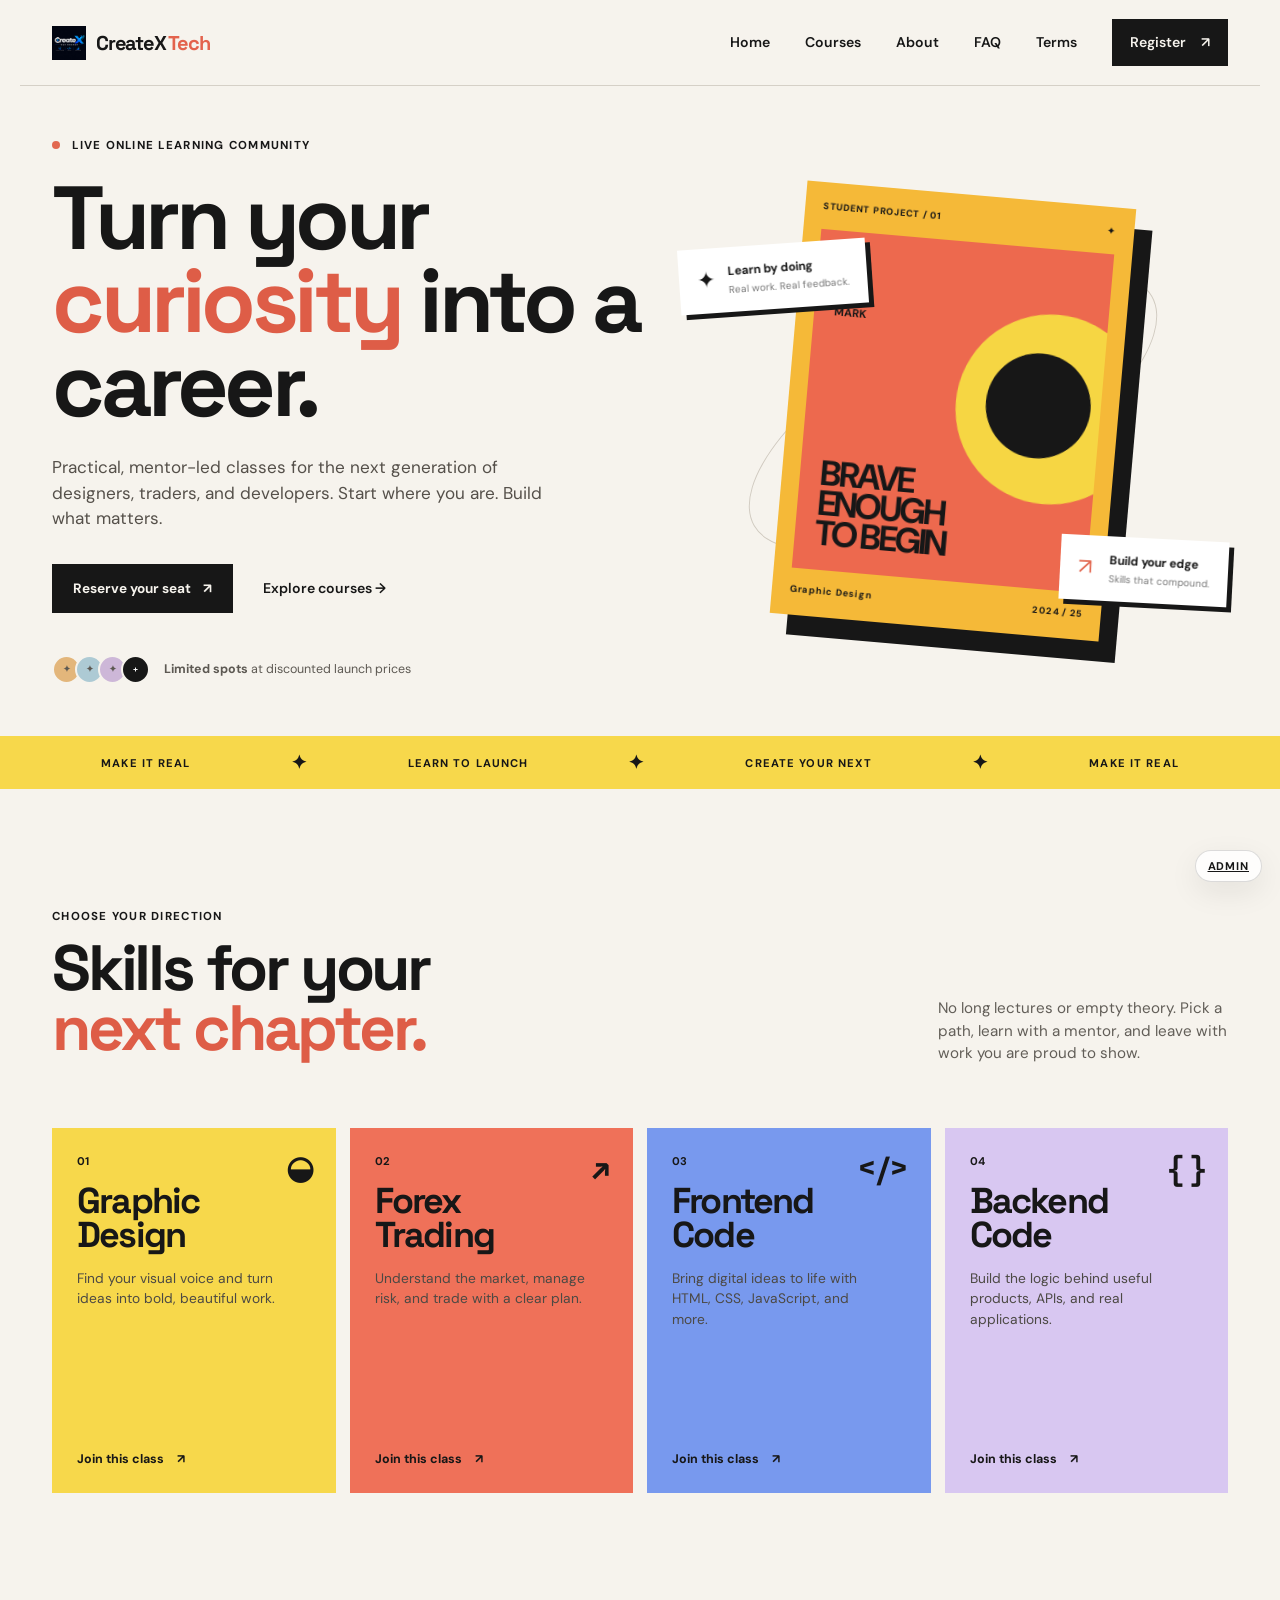
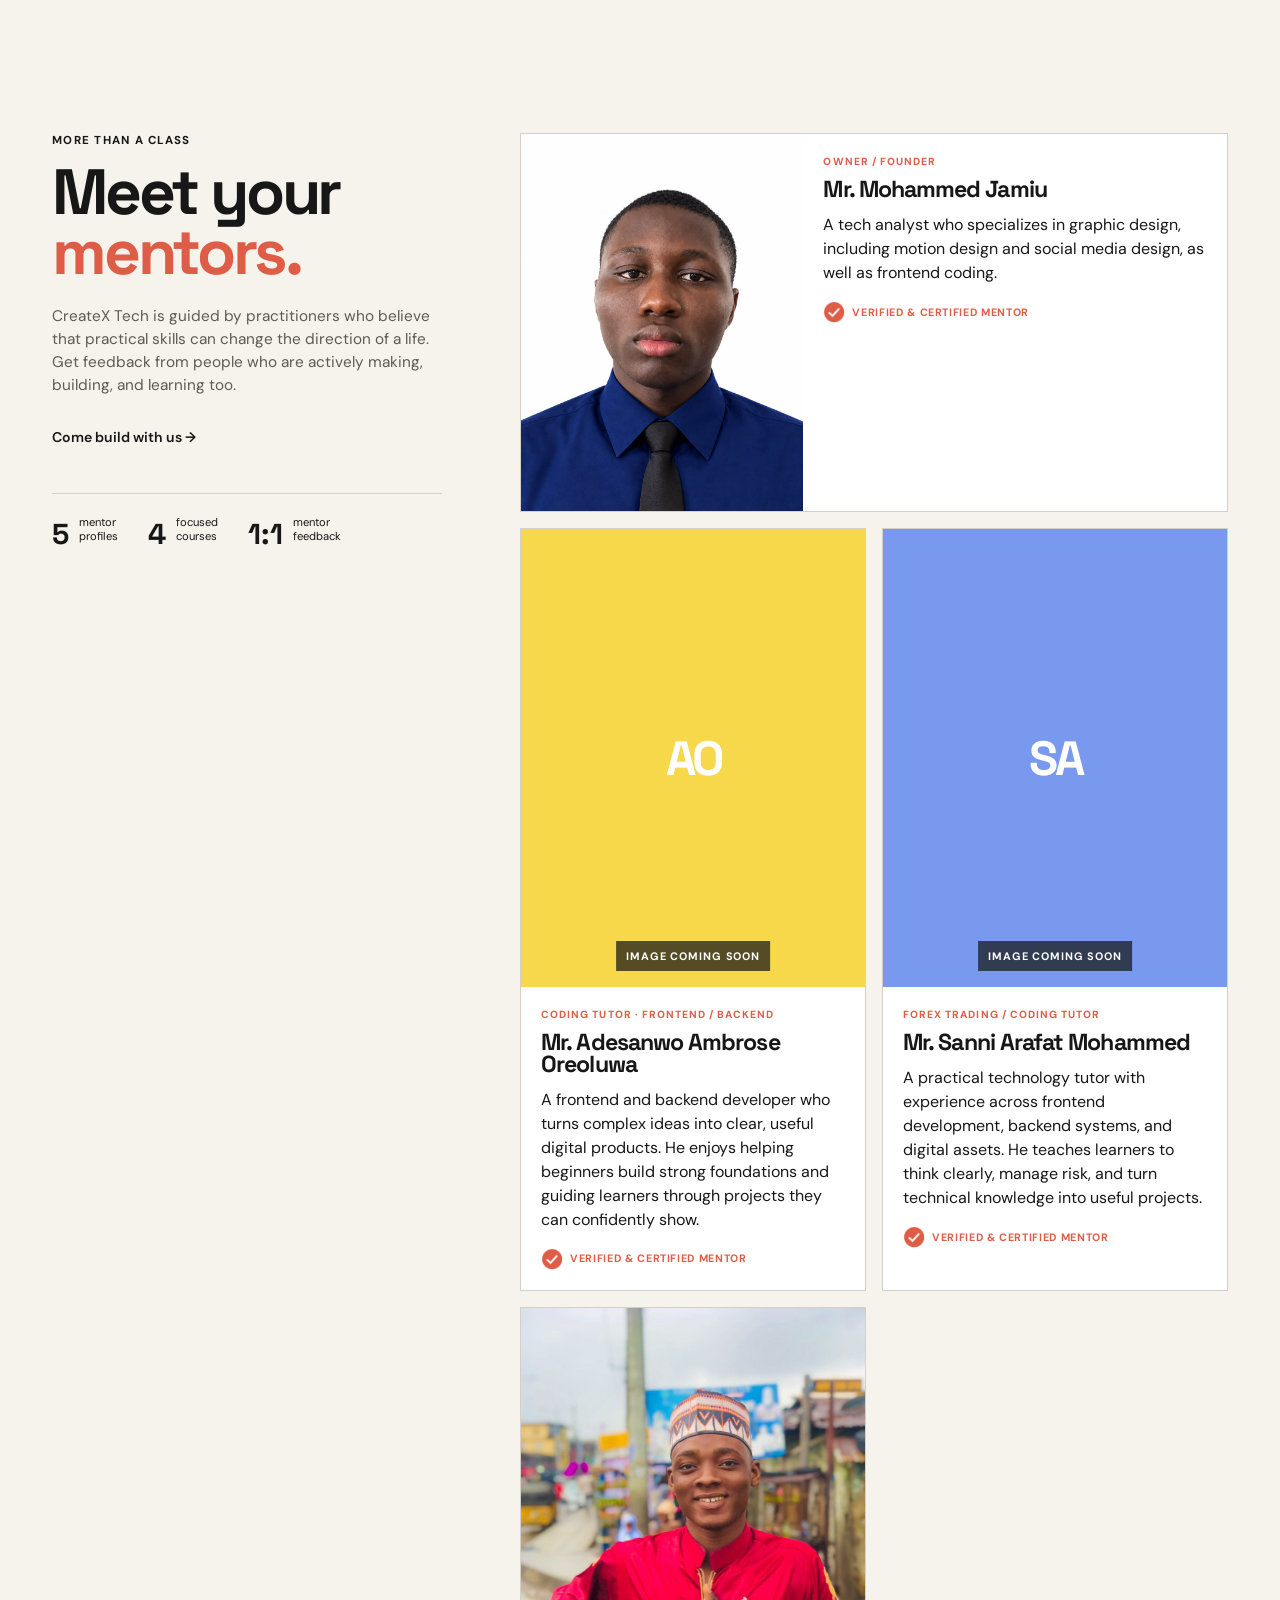
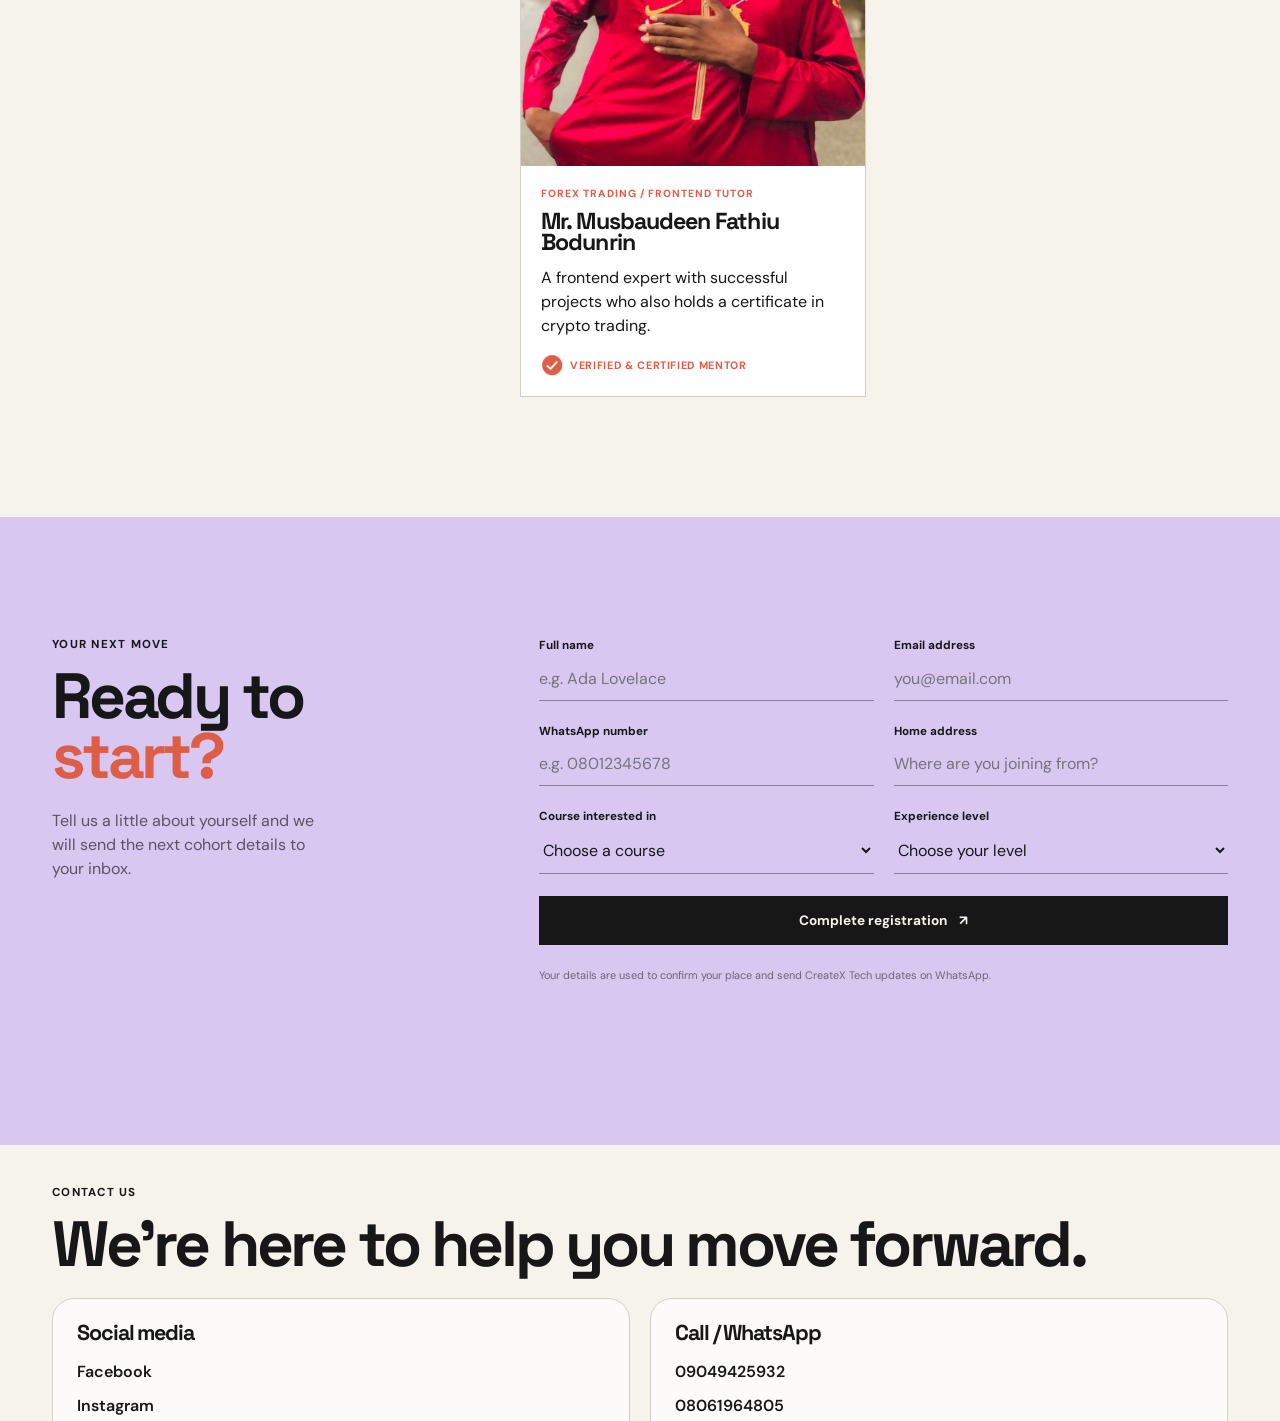
==== commit 829fc062: "Convert to standalone pages" ====
--- a/index.html
+++ b/index.html
@@ -2,6 +2,7 @@
 <html lang="en">
 <head>
   <meta charset="UTF-8">
+  <meta http-equiv="refresh" content="0; url=home.html">
   <meta name="viewport" content="width=device-width, initial-scale=1.0">
   <meta name="description" content="CreateX Tech helps ambitious learners build practical skills in design, trading, and code.">
   <title>CreateX Tech | Learn. Build. Launch.</title>
--- a/styles.css
+++ b/styles.css
@@ -1 +1 @@
-:root{--ink:#171717;--paper:#f6f3ed;--yellow:#f7d84b;--coral:#ef7159;--blue:#7899ee;--lilac:#d8c7f1;--line:#d5d0c7}*{box-sizing:border-box}html{scroll-behavior:smooth}body{margin:0;background:var(--paper);color:var(--ink);font-family:'DM Sans',sans-serif;line-height:1.5}h1,h2,h3,p{margin-top:0}h1,h2,h3,.brand{font-family:'Space Grotesk',sans-serif;letter-spacing:-.05em}h1{font-size:clamp(3.4rem,7vw,7.2rem);line-height:.93;margin:24px 0 28px;max-width:730px}h1 span,h2 span{color:#de5d47}h2{font-size:clamp(2.8rem,5vw,5.3rem);line-height:.94;margin:14px 0 22px}h3{font-size:2.25rem;line-height:.94;margin:15px 0}.section-shell{max-width:1240px;margin:auto;padding-left:32px;padding-right:32px}.site-header{height:86px;display:flex;align-items:center;justify-content:space-between;max-width:1240px;margin:auto;padding:0 32px;border-bottom:1px solid var(--line)}.brand{font-weight:700;font-size:1.25rem;display:flex;align-items:center;gap:10px;text-decoration:none;color:var(--ink);letter-spacing:-.06em}.brand em{font-style:normal;color:#e3634d}.brand-mark{display:grid;place-items:center;background:var(--ink);color:var(--paper);width:34px;height:34px;font:700 .72rem 'DM Sans';letter-spacing:-.08em}.site-nav{display:flex;align-items:center;gap:35px}.site-nav a,.text-link{color:var(--ink);text-decoration:none;font-size:.88rem;font-weight:600}.site-nav a:hover,.text-link:hover{color:#dd604c}.site-nav .active{border-bottom:2px solid var(--ink);padding-bottom:5px}.nav-cta{background:var(--ink);color:var(--paper)!important;padding:13px 18px}.nav-cta span,.button span{margin-left:12px}.menu-toggle{display:none;border:0;background:none;font-size:1.5rem}.admin-access-trigger{position:fixed;right:18px;bottom:18px;z-index:50;padding:8px 12px;border:1px solid rgba(23,23,23,.15);border-radius:999px;background:rgba(255,255,255,.82);color:var(--ink);font:700 .7rem 'DM Sans',sans-serif;letter-spacing:.08em;text-transform:uppercase;backdrop-filter:blur(10px);cursor:pointer;box-shadow:0 10px 30px rgba(23,23,23,.08)}.admin-access-trigger:hover{background:#171717;color:#fff}.admin-panel,.admin-dashboard-panel{max-width:1240px;margin:0 auto 30px;padding:0 32px}.admin-panel-inner{max-width:720px;margin:32px auto 0;padding:32px 28px;border:1px solid var(--line);border-radius:24px;background:#fff;box-shadow:0 18px 45px rgba(23,23,23,.06)}.admin-panel h2,.page-heading h2{font:700 clamp(2.5rem,5vw,4.5rem)/.92 'Space Grotesk',sans-serif;letter-spacing:-.06em;margin:18px 0 14px}.admin-panel h2 span,.page-heading h2 span{color:#de5d47}.admin-panel>p:not(.eyebrow){color:var(--muted);margin:12px 0 24px}.admin-panel label{display:block;font-weight:700;margin-bottom:8px}.password-row{display:flex;gap:10px;align-items:center}.password-row input{flex:1;border:1px solid var(--line);border-radius:12px;background:#f9f7f4;padding:15px 16px;font:inherit}.login-error{color:#b64e3b;margin-top:12px}.page-heading{display:flex;align-items:end;justify-content:space-between;gap:24px;margin-top:36px}.stats-grid{display:grid;grid-template-columns:repeat(3,1fr);gap:16px;margin:40px 0 30px}.stats-grid article{padding:22px 18px;border:1px solid var(--line);border-radius:18px;background:rgba(255,255,255,.65)}.stats-grid span{display:block;color:var(--muted);font-size:.72rem;letter-spacing:.1em;text-transform:uppercase}.stats-grid strong{display:block;margin-top:8px;font-size:clamp(1.6rem,2vw,2.3rem)}.records-section{background:rgba(255,255,255,.7);border:1px solid var(--line);border-radius:18px;padding:18px}.records-toolbar{display:flex;gap:16px;align-items:end;flex-wrap:wrap}.search-field,.filter-field{display:flex;flex-direction:column;gap:8px;flex:1;min-width:200px}.search-field span,.filter-field span{font-weight:700}.search-field input,.filter-field select{width:100%;border:1px solid var(--line);border-radius:12px;padding:12px 14px;background:#fff;font:inherit}.clear-button{border:1px solid var(--line);border-radius:12px;background:#fff;padding:12px 16px;font:700 .85rem 'DM Sans';cursor:pointer}.table-wrap{margin-top:18px;overflow-x:auto}.table-wrap table{width:100%;border-collapse:collapse}.table-wrap th,.table-wrap td{padding:12px 12px;border-bottom:1px solid var(--line);text-align:left;vertical-align:top}.table-wrap th{font-size:.72rem;letter-spacing:.12em;text-transform:uppercase;color:var(--muted)}.course-tag{display:inline-flex;align-items:center;padding:6px 10px;border-radius:999px;background:#f6df85;font-size:.78rem;font-weight:700}.email-link{color:var(--ink);font-weight:700;text-decoration:none}.phone{display:block;margin-top:4px;font-size:.8rem;color:var(--muted)}.delete-button{border:0;background:transparent;color:#b75243;font-size:1.4rem;cursor:pointer}.empty-state{padding:28px 0 8px;color:var(--muted);text-align:center}.storage-note{margin-top:18px;color:var(--muted);font-size:.82rem}.contact-section{padding-top:40px;padding-bottom:48px}.contact-heading{margin-bottom:24px}.contact-grid{display:grid;grid-template-columns:repeat(2,minmax(0,1fr));gap:20px}.contact-card{padding:24px;border:1px solid var(--line);border-radius:22px;background:rgba(255,255,255,.7)}.contact-card h3{font-size:1.35rem;margin:0 0 16px}.contact-list{list-style:none;padding:0;margin:0;display:grid;gap:10px}.contact-list a{color:var(--ink);text-decoration:none;font-weight:600}.contact-list a:hover{color:#dd604c}.hero{min-height:650px;display:grid;grid-template-columns:1.04fr .96fr;align-items:center;gap:32px}.eyebrow{font:700 .72rem 'DM Sans';letter-spacing:.11em;text-transform:uppercase}.eyebrow-dot{display:inline-block;background:#e26850;width:8px;height:8px;border-radius:50%;margin-right:8px}.hero-text{max-width:490px;color:#55504a;font-size:1.07rem}.hero-actions{display:flex;align-items:center;gap:30px;margin:32px 0 42px}.button{display:inline-flex;align-items:center;border:0;text-decoration:none;cursor:pointer;font:700 .85rem 'DM Sans';padding:16px 21px}.button-primary{background:var(--ink);color:var(--paper)}.button-dark{background:var(--ink);color:var(--paper);justify-content:center}.hero-proof{display:flex;align-items:center;gap:14px;font-size:.78rem;color:#5d5953}.hero-proof p{margin:0}.avatar-stack{display:flex}.avatar-stack span{display:grid;place-items:center;width:29px;height:29px;background:#d1b1a0;border:2px solid var(--paper);border-radius:50%;margin-left:-6px;font-size:.54rem;font-weight:700}.avatar-stack span:first-child{margin:0;background:#e3b67b}.avatar-stack span:nth-child(2){background:#adcad4}.avatar-stack span:nth-child(3){background:#cdb7d8}.avatar-stack span:last-child{background:var(--ink);color:#fff}.hero-visual{min-height:505px;position:relative;display:grid;place-items:center}.showcase-card{width:min(330px,65vw);background:#f5b938;padding:18px;transform:rotate(5deg);box-shadow:18px 20px 0 #171717;position:relative;z-index:1}.showcase-top,.showcase-bottom{display:flex;justify-content:space-between;font-size:.58rem;font-weight:700;letter-spacing:.08em}.poster-art{height:340px;background:#ed694e;margin:15px 0;position:relative;overflow:hidden;padding:20px;color:var(--ink)}.poster-small{font:700 .7rem 'DM Sans';line-height:1.05}.poster-art strong{position:absolute;bottom:21px;left:20px;font-size:2.2rem;line-height:.85;letter-spacing:-.08em}.poster-circle{height:190px;width:190px;border-radius:50%;background:#f6d643;position:absolute;right:-45px;top:65px}.poster-circle:after{content:'';position:absolute;width:105px;height:105px;border-radius:50%;background:#171717;left:30px;top:40px}.floating-note{position:absolute;background:#fff;padding:15px 18px;box-shadow:5px 5px 0 var(--ink);z-index:2;font-size:.75rem}.floating-note strong,.floating-note small{display:block;margin-left:31px}.floating-note small{color:#777;margin-top:2px}.note-icon,.graph-icon{float:left;font-size:1.4rem}.note-one{top:17%;left:0;transform:rotate(-4deg)}.note-two{bottom:12%;right:0;transform:rotate(3deg)}.graph-icon{color:#e26850}.visual-orbit{border:1px solid #d1cbc1;position:absolute;width:460px;height:180px;border-radius:50%;transform:rotate(-30deg)}.orbit-two{transform:rotate(58deg);width:390px}.ticker{display:flex;justify-content:space-around;align-items:center;background:var(--yellow);padding:14px 4%;font:700 .7rem 'DM Sans';letter-spacing:.1em}.ticker span{font-size:1.2rem}.section-block{padding-top:120px;padding-bottom:120px}.section-heading{display:flex;justify-content:space-between;align-items:end;margin-bottom:48px}.section-intro{max-width:290px;color:#625e58;font-size:.95rem}.course-grid{display:grid;grid-template-columns:repeat(4,1fr);gap:14px}.course-card{min-height:365px;padding:25px;position:relative;overflow:hidden}.card-yellow{background:var(--yellow)}.card-coral{background:var(--coral)}.card-blue{background:var(--blue)}.card-lilac{background:var(--lilac)}.course-number{font-size:.7rem;font-weight:700}.course-symbol{font:700 2rem 'Space Grotesk';position:absolute;right:22px;top:20px}.course-card p{font-size:.86rem;max-width:210px;color:#4c4944}.course-link{position:absolute;bottom:25px;left:25px;color:var(--ink);font-size:.78rem;font-weight:700;text-decoration:none}.course-link span{margin-left:10px}.work-section{background:#e9e4dc;max-width:none;padding-left:max(32px,calc((100% - 1176px)/2));padding-right:max(32px,calc((100% - 1176px)/2))}.slider-controls{display:flex;align-items:center;gap:10px}.slider-controls p{font-size:.75rem;margin:0 0 0 12px}.slider-button{background:transparent;border:1px solid var(--ink);width:38px;height:38px;cursor:pointer;font-size:1.1rem}.slider-button:hover{background:var(--ink);color:#fff}.slider-window{overflow:hidden}.slides{display:flex;transition:transform .55s cubic-bezier(.77,0,.18,1)}.slide{flex:0 0 100%;min-height:440px;display:grid;grid-template-columns:1fr 1fr;overflow:hidden}.slide-design{background:#df6952}.slide-trading{background:#242a33;color:#f4f0e8}.slide-code{background:#7292e4}.slide-copy{padding:55px 45px;display:flex;flex-direction:column;align-items:flex-start}.slide-kicker{font-size:.65rem;font-weight:700;letter-spacing:.1em}.slide h3{font-size:clamp(2.7rem,5vw,5.1rem);margin:auto 0}.slide h3 i{font-style:normal;color:#f6d643}.slide-tag{font-size:.72rem;border-top:1px solid currentColor;padding-top:12px;width:100%}.slide-art{position:relative;display:grid;place-items:center}.design-art{background:#f6d643;margin:30px;transform:rotate(3deg);box-shadow:10px 10px 0 #171717}.design-art span{font:700 clamp(2rem,4vw,4rem) 'Space Grotesk';line-height:.84;transform:rotate(-8deg)}.design-art div{position:absolute;width:90px;height:90px;border-radius:50%;background:#df6952;right:12%;bottom:12%}.trading-art{background:#2e3846;margin:30px;overflow:hidden}.trading-art:before,.trading-art:after{content:'';position:absolute;width:100%;height:1px;background:#596576;top:33%;box-shadow:0 90px #596576,0 180px #596576}.chart-line{width:80%;height:55%;border-bottom:4px solid #f6d643;border-right:4px solid #f6d643;transform:skewY(-22deg);clip-path:polygon(0 68%,15% 50%,25% 65%,37% 36%,50% 55%,65% 18%,78% 43%,100% 0,100% 100%,0 100%)}.trading-art span{position:absolute;top:18%;left:13%;font-size:.8rem}.trading-art b{color:#f6d643;font-size:1.7rem}.code-art{background:#101820;color:#96e1bd;margin:30px}.code-art code{font:1rem/2 monospace}.code-art span{position:absolute;bottom:20px;right:20px;color:#fff;font-size:.7rem}.about-section{display:grid;grid-template-columns:.9fr 1.1fr;gap:100px;align-items:center}.about-image{position:relative}.portrait-placeholder{height:520px;background:#c7dbd5;display:grid;place-items:center;position:relative;overflow:hidden}.portrait-placeholder:after{content:'';position:absolute;width:310px;height:390px;background:#f0aa84;border-radius:50% 50% 15% 15%;bottom:-90px;transform:rotate(-8deg)}.portrait-placeholder:before{content:'';position:absolute;width:210px;height:210px;background:#243a3c;border-radius:50%;z-index:1;top:90px;right:16%}.portrait-placeholder span{font:700 4rem 'Space Grotesk';z-index:2;color:#fff}.image-caption{position:absolute;background:var(--yellow);padding:14px 18px;font-weight:700;font-size:.8rem;right:-30px;bottom:28px;transform:rotate(3deg)}.about-copy{max-width:510px}.about-copy>p:not(.eyebrow){color:#5e5a54;font-size:.96rem}.about-copy strong{color:var(--ink)}.about-copy .text-link{display:inline-block;margin:15px 0 45px}.about-stats{display:flex;border-top:1px solid var(--line);padding-top:22px;gap:55px}.about-stats div{display:flex;gap:10px;align-items:start}.about-stats strong{font:700 1.8rem 'Space Grotesk'}.about-stats span{font-size:.7rem;line-height:1.2}.register-section{background:#d8c7f1;max-width:none;padding-left:max(32px,calc((100% - 1176px)/2));padding-right:max(32px,calc((100% - 1176px)/2));display:grid;grid-template-columns:.72fr 1.28fr;gap:100px}.register-heading p:last-child{max-width:270px;color:#5b5363}.registration-form{display:flex;flex-direction:column;gap:22px}.form-row{display:grid;grid-template-columns:1fr 1fr;gap:20px}label{font-size:.73rem;font-weight:700}input,select{width:100%;border:0;border-bottom:1px solid #8b7e9d;background:transparent;padding:13px 0 11px;font:1rem 'DM Sans';color:var(--ink);border-radius:0}input:focus,select:focus{outline:none;border-bottom:2px solid var(--ink)}.form-note{font-size:.68rem;color:#6d6575;margin:0}.form-success{min-height:20px;font-size:.8rem;font-weight:700;color:#3e7459}.site-footer{padding-top:34px;padding-bottom:34px;display:flex;justify-content:space-between;align-items:center;font-size:.72rem}.site-footer p{margin:0;color:#6c6861}@media(max-width:800px){.site-header{height:72px;padding:0 20px}.menu-toggle{display:block}.site-nav{display:none;position:absolute;top:72px;left:0;right:0;background:var(--paper);padding:20px;z-index:5;flex-direction:column;align-items:stretch;gap:18px;border-bottom:1px solid var(--line)}.site-nav.open{display:flex}.site-nav a{padding:8px}.section-shell{padding-left:20px;padding-right:20px}.hero{display:flex;flex-direction:column;align-items:flex-start;padding-top:70px}.hero-visual{width:100%;min-height:470px}.showcase-card{width:min(290px,72vw)}.poster-art{height:300px}.note-one{left:0;top:10%}.note-two{right:0;bottom:7%}.section-block{padding-top:78px;padding-bottom:78px}.section-heading{display:block}.section-intro{margin-top:28px}.course-grid{grid-template-columns:1fr 1fr}.course-card{min-height:325px;padding:20px}.course-link{left:20px;bottom:20px}.work-section{padding-left:20px;padding-right:20px}.slide{grid-template-columns:1fr;min-height:650px}.slide-copy{padding:35px 25px 15px}.slide h3{margin:25px 0}.slide-art{min-height:280px;margin:0 25px 25px}.about-section{grid-template-columns:1fr;gap:55px}.portrait-placeholder{height:390px}.register-section{display:block}.registration-form{margin-top:45px}.site-footer{flex-wrap:wrap;gap:18px}.site-footer p:last-child{width:100%}}@media(max-width:480px){h1{font-size:3.35rem}.hero-actions{align-items:flex-start;flex-direction:column;gap:20px}.course-grid{grid-template-columns:1fr}.course-card{min-height:290px}.form-row{grid-template-columns:1fr}.floating-note{font-size:.65rem;padding:11px 12px}.floating-note strong,.floating-note small{margin-left:25px}.about-stats{gap:20px;justify-content:space-between}}.faq-section,.terms-section{padding-top:78px;padding-bottom:78px}.faq-header,.terms-header{margin-bottom:30px}.faq-list{display:grid;gap:16px;max-width:900px}.faq-item{background:#fff;border:1px solid var(--line);border-radius:22px;padding:0 24px;box-shadow:0 18px 42px rgba(23,23,23,.04)}.faq-item summary{list-style:none;cursor:pointer;padding:22px 0;font:700 1.2rem/1.2 'Space Grotesk',sans-serif;letter-spacing:-.04em;display:flex;align-items:center;justify-content:space-between}.faq-item summary::-webkit-details-marker{display:none}.faq-item summary::after{content:'+';font-size:1.8rem;color:#dd604c}.faq-item[open] summary::after{content:'−'}.faq-item p{padding:0 0 24px;margin:0;color:rgba(23,23,23,.8)}.terms-grid{display:grid;grid-template-columns:repeat(2,minmax(0,1fr));gap:22px}.terms-card{background:#fff;border:1px solid var(--line);border-radius:22px;padding:28px 24px}.terms-card h3{font-size:1.8rem;margin-bottom:16px}.terms-card ul{padding-left:18px;margin:0;display:grid;gap:12px;color:rgba(23,23,23,.82)}.terms-card li{line-height:1.6}.site-footer{display:flex;align-items:center;justify-content:space-between;gap:18px;padding-top:28px;padding-bottom:44px;border-top:1px solid var(--line)}.footer-links{display:flex;align-items:center;gap:16px;flex-wrap:wrap}.footer-links a{color:var(--ink);text-decoration:none;font-weight:600}.footer-links a:hover{color:#dd604c}@media(max-width:760px){.faq-section,.terms-section{padding-top:60px;padding-bottom:60px}.terms-grid{grid-template-columns:1fr}.site-footer{flex-direction:column;align-items:flex-start}}.faq-section,.terms-section{padding-top:78px;padding-bottom:78px}.faq-header,.terms-header{margin-bottom:30px}.faq-list{display:grid;gap:16px;max-width:900px}.faq-item{background:#fff;border:1px solid var(--line);border-radius:22px;padding:0 24px;box-shadow:0 18px 42px rgba(23,23,23,.04)}.faq-item summary{list-style:none;cursor:pointer;padding:22px 0;font:700 1.2rem/1.2 'Space Grotesk',sans-serif;letter-spacing:-.04em;display:flex;align-items:center;justify-content:space-between}.faq-item summary::-webkit-details-marker{display:none}.faq-item summary::after{content:'+';font-size:1.8rem;color:#dd604c}.faq-item[open] summary::after{content:'−'}.faq-item p{padding:0 0 24px;margin:0;color:rgba(23,23,23,.8)}.terms-grid{display:grid;grid-template-columns:repeat(2,minmax(0,1fr));gap:22px}.terms-card{background:#fff;border:1px solid var(--line);border-radius:22px;padding:28px 24px}.terms-card h3{font-size:1.8rem;margin-bottom:16px}.terms-card ul{padding-left:18px;margin:0;display:grid;gap:12px;color:rgba(23,23,23,.82)}.terms-card li{line-height:1.6}.site-footer{display:flex;align-items:center;justify-content:space-between;gap:18px;padding-top:28px;padding-bottom:44px;border-top:1px solid var(--line)}.footer-links{display:flex;align-items:center;gap:16px;flex-wrap:wrap}.footer-links a{color:var(--ink);text-decoration:none;font-weight:600}.footer-links a:hover{color:#dd604c}@media(max-width:760px){.faq-section,.terms-section{padding-top:60px;padding-bottom:60px}.terms-grid{grid-template-columns:1fr}.site-footer{flex-direction:column;align-items:flex-start}}
+:root{--ink:#171717;--paper:#f6f3ed;--yellow:#f7d84b;--coral:#ef7159;--blue:#7899ee;--lilac:#d8c7f1;--line:#d5d0c7}*{box-sizing:border-box}html{scroll-behavior:smooth}body{margin:0;background:var(--paper);color:var(--ink);font-family:'DM Sans',sans-serif;line-height:1.5}h1,h2,h3,p{margin-top:0}h1,h2,h3,.brand{font-family:'Space Grotesk',sans-serif;letter-spacing:-.05em}h1{font-size:clamp(3.4rem,7vw,7.2rem);line-height:.93;margin:24px 0 28px;max-width:730px}h1 span,h2 span{color:#de5d47}h2{font-size:clamp(2.8rem,5vw,5.3rem);line-height:.94;margin:14px 0 22px}h3{font-size:2.25rem;line-height:.94;margin:15px 0}.section-shell{max-width:1240px;margin:auto;padding-left:32px;padding-right:32px}.site-header{height:86px;display:flex;align-items:center;justify-content:space-between;max-width:1240px;margin:auto;padding:0 32px;border-bottom:1px solid var(--line)}.brand{font-weight:700;font-size:1.25rem;display:flex;align-items:center;gap:10px;text-decoration:none;color:var(--ink);letter-spacing:-.06em}.brand em{font-style:normal;color:#e3634d}.brand-mark{display:grid;place-items:center;background:var(--ink);color:var(--paper);width:34px;height:34px;font:700 .72rem 'DM Sans';letter-spacing:-.08em}.site-nav{display:flex;align-items:center;gap:35px}.site-nav a,.text-link{color:var(--ink);text-decoration:none;font-size:.88rem;font-weight:600}.site-nav a:hover,.text-link:hover{color:#dd604c}.site-nav .active{border-bottom:2px solid var(--ink);padding-bottom:5px}.nav-cta{background:var(--ink);color:var(--paper)!important;padding:13px 18px}.nav-cta span,.button span{margin-left:12px}.menu-toggle{display:none;border:0;background:none;font-size:1.5rem}.admin-access-trigger{position:fixed;right:18px;bottom:18px;z-index:50;padding:8px 12px;border:1px solid rgba(23,23,23,.15);border-radius:999px;background:rgba(255,255,255,.82);color:var(--ink);font:700 .7rem 'DM Sans',sans-serif;letter-spacing:.08em;text-transform:uppercase;backdrop-filter:blur(10px);cursor:pointer;box-shadow:0 10px 30px rgba(23,23,23,.08)}.admin-access-trigger:hover{background:#171717;color:#fff}.admin-panel,.admin-dashboard-panel{max-width:1240px;margin:0 auto 30px;padding:0 32px}.admin-panel-inner{max-width:720px;margin:32px auto 0;padding:32px 28px;border:1px solid var(--line);border-radius:24px;background:#fff;box-shadow:0 18px 45px rgba(23,23,23,.06)}.admin-panel h2,.page-heading h2{font:700 clamp(2.5rem,5vw,4.5rem)/.92 'Space Grotesk',sans-serif;letter-spacing:-.06em;margin:18px 0 14px}.admin-panel h2 span,.page-heading h2 span{color:#de5d47}.admin-panel>p:not(.eyebrow){color:var(--muted);margin:12px 0 24px}.admin-panel label{display:block;font-weight:700;margin-bottom:8px}.password-row{display:flex;gap:10px;align-items:center}.password-row input{flex:1;border:1px solid var(--line);border-radius:12px;background:#f9f7f4;padding:15px 16px;font:inherit}.login-error{color:#b64e3b;margin-top:12px}.page-heading{display:flex;align-items:end;justify-content:space-between;gap:24px;margin-top:36px}.stats-grid{display:grid;grid-template-columns:repeat(3,1fr);gap:16px;margin:40px 0 30px}.stats-grid article{padding:22px 18px;border:1px solid var(--line);border-radius:18px;background:rgba(255,255,255,.65)}.stats-grid span{display:block;color:var(--muted);font-size:.72rem;letter-spacing:.1em;text-transform:uppercase}.stats-grid strong{display:block;margin-top:8px;font-size:clamp(1.6rem,2vw,2.3rem)}.records-section{background:rgba(255,255,255,.7);border:1px solid var(--line);border-radius:18px;padding:18px}.records-toolbar{display:flex;gap:16px;align-items:end;flex-wrap:wrap}.search-field,.filter-field{display:flex;flex-direction:column;gap:8px;flex:1;min-width:200px}.search-field span,.filter-field span{font-weight:700}.search-field input,.filter-field select{width:100%;border:1px solid var(--line);border-radius:12px;padding:12px 14px;background:#fff;font:inherit}.clear-button{border:1px solid var(--line);border-radius:12px;background:#fff;padding:12px 16px;font:700 .85rem 'DM Sans';cursor:pointer}.table-wrap{margin-top:18px;overflow-x:auto}.table-wrap table{width:100%;border-collapse:collapse}.table-wrap th,.table-wrap td{padding:12px 12px;border-bottom:1px solid var(--line);text-align:left;vertical-align:top}.table-wrap th{font-size:.72rem;letter-spacing:.12em;text-transform:uppercase;color:var(--muted)}.course-tag{display:inline-flex;align-items:center;padding:6px 10px;border-radius:999px;background:#f6df85;font-size:.78rem;font-weight:700}.email-link{color:var(--ink);font-weight:700;text-decoration:none}.phone{display:block;margin-top:4px;font-size:.8rem;color:var(--muted)}.delete-button{border:0;background:transparent;color:#b75243;font-size:1.4rem;cursor:pointer}.empty-state{padding:28px 0 8px;color:var(--muted);text-align:center}.storage-note{margin-top:18px;color:var(--muted);font-size:.82rem}.contact-section{padding-top:40px;padding-bottom:48px}.contact-heading{margin-bottom:24px}.contact-grid{display:grid;grid-template-columns:repeat(2,minmax(0,1fr));gap:20px}.contact-card{padding:24px;border:1px solid var(--line);border-radius:22px;background:rgba(255,255,255,.7)}.contact-card h3{font-size:1.35rem;margin:0 0 16px}.contact-list{list-style:none;padding:0;margin:0;display:grid;gap:10px}.contact-list a{color:var(--ink);text-decoration:none;font-weight:600}.contact-list a:hover{color:#dd604c}.hero{min-height:650px;display:grid;grid-template-columns:1.04fr .96fr;align-items:center;gap:32px}.eyebrow{font:700 .72rem 'DM Sans';letter-spacing:.11em;text-transform:uppercase}.eyebrow-dot{display:inline-block;background:#e26850;width:8px;height:8px;border-radius:50%;margin-right:8px}.hero-text{max-width:490px;color:#55504a;font-size:1.07rem}.hero-actions{display:flex;align-items:center;gap:30px;margin:32px 0 42px}.button{display:inline-flex;align-items:center;border:0;text-decoration:none;cursor:pointer;font:700 .85rem 'DM Sans';padding:16px 21px}.button-primary{background:var(--ink);color:var(--paper)}.button-dark{background:var(--ink);color:var(--paper);justify-content:center}.hero-proof{display:flex;align-items:center;gap:14px;font-size:.78rem;color:#5d5953}.hero-proof p{margin:0}.avatar-stack{display:flex}.avatar-stack span{display:grid;place-items:center;width:29px;height:29px;background:#d1b1a0;border:2px solid var(--paper);border-radius:50%;margin-left:-6px;font-size:.54rem;font-weight:700}.avatar-stack span:first-child{margin:0;background:#e3b67b}.avatar-stack span:nth-child(2){background:#adcad4}.avatar-stack span:nth-child(3){background:#cdb7d8}.avatar-stack span:last-child{background:var(--ink);color:#fff}.hero-visual{min-height:505px;position:relative;display:grid;place-items:center}.showcase-card{width:min(330px,65vw);background:#f5b938;padding:18px;transform:rotate(5deg);box-shadow:18px 20px 0 #171717;position:relative;z-index:1}.showcase-top,.showcase-bottom{display:flex;justify-content:space-between;font-size:.58rem;font-weight:700;letter-spacing:.08em}.poster-art{height:340px;background:#ed694e;margin:15px 0;position:relative;overflow:hidden;padding:20px;color:var(--ink)}.poster-small{font:700 .7rem 'DM Sans';line-height:1.05}.poster-art strong{position:absolute;bottom:21px;left:20px;font-size:2.2rem;line-height:.85;letter-spacing:-.08em}.poster-circle{height:190px;width:190px;border-radius:50%;background:#f6d643;position:absolute;right:-45px;top:65px}.poster-circle:after{content:'';position:absolute;width:105px;height:105px;border-radius:50%;background:#171717;left:30px;top:40px}.floating-note{position:absolute;background:#fff;padding:15px 18px;box-shadow:5px 5px 0 var(--ink);z-index:2;font-size:.75rem}.floating-note strong,.floating-note small{display:block;margin-left:31px}.floating-note small{color:#777;margin-top:2px}.note-icon,.graph-icon{float:left;font-size:1.4rem}.note-one{top:17%;left:0;transform:rotate(-4deg)}.note-two{bottom:12%;right:0;transform:rotate(3deg)}.graph-icon{color:#e26850}.visual-orbit{border:1px solid #d1cbc1;position:absolute;width:460px;height:180px;border-radius:50%;transform:rotate(-30deg)}.orbit-two{transform:rotate(58deg);width:390px}.ticker{display:flex;justify-content:space-around;align-items:center;background:var(--yellow);padding:14px 4%;font:700 .7rem 'DM Sans';letter-spacing:.1em}.ticker span{font-size:1.2rem}.section-block{padding-top:120px;padding-bottom:120px}.section-heading{display:flex;justify-content:space-between;align-items:end;margin-bottom:48px}.section-intro{max-width:290px;color:#625e58;font-size:.95rem}.course-grid{display:grid;grid-template-columns:repeat(4,1fr);gap:14px}.course-card{min-height:365px;padding:25px;position:relative;overflow:hidden}.card-yellow{background:var(--yellow)}.card-coral{background:var(--coral)}.card-blue{background:var(--blue)}.card-lilac{background:var(--lilac)}.course-number{font-size:.7rem;font-weight:700}.course-symbol{font:700 2rem 'Space Grotesk';position:absolute;right:22px;top:20px}.course-card p{font-size:.86rem;max-width:210px;color:#4c4944}.course-link{position:absolute;bottom:25px;left:25px;color:var(--ink);font-size:.78rem;font-weight:700;text-decoration:none}.course-link span{margin-left:10px}.work-section{background:#e9e4dc;max-width:none;padding-left:max(32px,calc((100% - 1176px)/2));padding-right:max(32px,calc((100% - 1176px)/2))}.slider-controls{display:flex;align-items:center;gap:10px}.slider-controls p{font-size:.75rem;margin:0 0 0 12px}.slider-button{background:transparent;border:1px solid var(--ink);width:38px;height:38px;cursor:pointer;font-size:1.1rem}.slider-button:hover{background:var(--ink);color:#fff}.slider-window{overflow:hidden}.slides{display:flex;transition:transform .55s cubic-bezier(.77,0,.18,1)}.slide{flex:0 0 100%;min-height:440px;display:grid;grid-template-columns:1fr 1fr;overflow:hidden}.slide-design{background:#df6952}.slide-trading{background:#242a33;color:#f4f0e8}.slide-code{background:#7292e4}.slide-copy{padding:55px 45px;display:flex;flex-direction:column;align-items:flex-start}.slide-kicker{font-size:.65rem;font-weight:700;letter-spacing:.1em}.slide h3{font-size:clamp(2.7rem,5vw,5.1rem);margin:auto 0}.slide h3 i{font-style:normal;color:#f6d643}.slide-tag{font-size:.72rem;border-top:1px solid currentColor;padding-top:12px;width:100%}.slide-art{position:relative;display:grid;place-items:center}.design-art{background:#f6d643;margin:30px;transform:rotate(3deg);box-shadow:10px 10px 0 #171717}.design-art span{font:700 clamp(2rem,4vw,4rem) 'Space Grotesk';line-height:.84;transform:rotate(-8deg)}.design-art div{position:absolute;width:90px;height:90px;border-radius:50%;background:#df6952;right:12%;bottom:12%}.trading-art{background:#2e3846;margin:30px;overflow:hidden}.trading-art:before,.trading-art:after{content:'';position:absolute;width:100%;height:1px;background:#596576;top:33%;box-shadow:0 90px #596576,0 180px #596576}.chart-line{width:80%;height:55%;border-bottom:4px solid #f6d643;border-right:4px solid #f6d643;transform:skewY(-22deg);clip-path:polygon(0 68%,15% 50%,25% 65%,37% 36%,50% 55%,65% 18%,78% 43%,100% 0,100% 100%,0 100%)}.trading-art span{position:absolute;top:18%;left:13%;font-size:.8rem}.trading-art b{color:#f6d643;font-size:1.7rem}.code-art{background:#101820;color:#96e1bd;margin:30px}.code-art code{font:1rem/2 monospace}.code-art span{position:absolute;bottom:20px;right:20px;color:#fff;font-size:.7rem}.about-section{display:grid;grid-template-columns:.9fr 1.1fr;gap:100px;align-items:center}.about-image{position:relative}.portrait-placeholder{height:520px;background:#c7dbd5;display:grid;place-items:center;position:relative;overflow:hidden}.portrait-placeholder:after{content:'';position:absolute;width:310px;height:390px;background:#f0aa84;border-radius:50% 50% 15% 15%;bottom:-90px;transform:rotate(-8deg)}.portrait-placeholder:before{content:'';position:absolute;width:210px;height:210px;background:#243a3c;border-radius:50%;z-index:1;top:90px;right:16%}.portrait-placeholder span{font:700 4rem 'Space Grotesk';z-index:2;color:#fff}.image-caption{position:absolute;background:var(--yellow);padding:14px 18px;font-weight:700;font-size:.8rem;right:-30px;bottom:28px;transform:rotate(3deg)}.about-copy{max-width:510px}.about-copy>p:not(.eyebrow){color:#5e5a54;font-size:.96rem}.about-copy strong{color:var(--ink)}.about-copy .text-link{display:inline-block;margin:15px 0 45px}.about-stats{display:flex;border-top:1px solid var(--line);padding-top:22px;gap:55px}.about-stats div{display:flex;gap:10px;align-items:start}.about-stats strong{font:700 1.8rem 'Space Grotesk'}.about-stats span{font-size:.7rem;line-height:1.2}.register-section{background:#d8c7f1;max-width:none;padding-left:max(32px,calc((100% - 1176px)/2));padding-right:max(32px,calc((100% - 1176px)/2));display:grid;grid-template-columns:.72fr 1.28fr;gap:100px}.register-heading p:last-child{max-width:270px;color:#5b5363}.registration-form{display:flex;flex-direction:column;gap:22px}.form-row{display:grid;grid-template-columns:1fr 1fr;gap:20px}label{font-size:.73rem;font-weight:700}input,select{width:100%;border:0;border-bottom:1px solid #8b7e9d;background:transparent;padding:13px 0 11px;font:1rem 'DM Sans';color:var(--ink);border-radius:0}input:focus,select:focus{outline:none;border-bottom:2px solid var(--ink)}.form-note{font-size:.68rem;color:#6d6575;margin:0}.form-success{min-height:20px;font-size:.8rem;font-weight:700;color:#3e7459}.site-footer{padding-top:34px;padding-bottom:34px;display:flex;justify-content:space-between;align-items:center;font-size:.72rem}.site-footer p{margin:0;color:#6c6861}@media(max-width:800px){.site-header{height:72px;padding:0 20px}.menu-toggle{display:block}.site-nav{display:none;position:absolute;top:72px;left:0;right:0;background:var(--paper);padding:20px;z-index:5;flex-direction:column;align-items:stretch;gap:18px;border-bottom:1px solid var(--line)}.site-nav.open{display:flex}.site-nav a{padding:8px}.section-shell{padding-left:20px;padding-right:20px}.hero{display:flex;flex-direction:column;align-items:flex-start;padding-top:70px}.hero-visual{width:100%;min-height:470px}.showcase-card{width:min(290px,72vw)}.poster-art{height:300px}.note-one{left:0;top:10%}.note-two{right:0;bottom:7%}.section-block{padding-top:78px;padding-bottom:78px}.section-heading{display:block}.section-intro{margin-top:28px}.course-grid{grid-template-columns:1fr 1fr}.course-card{min-height:325px;padding:20px}.course-link{left:20px;bottom:20px}.work-section{padding-left:20px;padding-right:20px}.slide{grid-template-columns:1fr;min-height:650px}.slide-copy{padding:35px 25px 15px}.slide h3{margin:25px 0}.slide-art{min-height:280px;margin:0 25px 25px}.about-section{grid-template-columns:1fr;gap:55px}.portrait-placeholder{height:390px}.register-section{display:block}.registration-form{margin-top:45px}.site-footer{flex-wrap:wrap;gap:18px}.site-footer p:last-child{width:100%}}@media(max-width:480px){h1{font-size:3.35rem}.hero-actions{align-items:flex-start;flex-direction:column;gap:20px}.course-grid{grid-template-columns:1fr}.course-card{min-height:290px}.form-row{grid-template-columns:1fr}.floating-note{font-size:.65rem;padding:11px 12px}.floating-note strong,.floating-note small{margin-left:25px}.about-stats{gap:20px;justify-content:space-between}}.faq-section,.terms-section{padding-top:78px;padding-bottom:78px}.faq-header,.terms-header{margin-bottom:30px}.faq-list{display:grid;gap:16px;max-width:900px}.faq-item{background:#fff;border:1px solid var(--line);border-radius:22px;padding:0 24px;box-shadow:0 18px 42px rgba(23,23,23,.04)}.faq-item summary{list-style:none;cursor:pointer;padding:22px 0;font:700 1.2rem/1.2 'Space Grotesk',sans-serif;letter-spacing:-.04em;display:flex;align-items:center;justify-content:space-between}.faq-item summary::-webkit-details-marker{display:none}.faq-item summary::after{content:'+';font-size:1.8rem;color:#dd604c}.faq-item[open] summary::after{content:'−'}.faq-item p{padding:0 0 24px;margin:0;color:rgba(23,23,23,.8)}.terms-grid{display:grid;grid-template-columns:repeat(2,minmax(0,1fr));gap:22px}.terms-card{background:#fff;border:1px solid var(--line);border-radius:22px;padding:28px 24px}.terms-card h3{font-size:1.8rem;margin-bottom:16px}.terms-card ul{padding-left:18px;margin:0;display:grid;gap:12px;color:rgba(23,23,23,.82)}.terms-card li{line-height:1.6}.site-footer{display:flex;align-items:center;justify-content:space-between;gap:18px;padding-top:28px;padding-bottom:44px;border-top:1px solid var(--line)}.footer-links{display:flex;align-items:center;gap:16px;flex-wrap:wrap}.footer-links a{color:var(--ink);text-decoration:none;font-weight:600}.footer-links a:hover{color:#dd604c}.course-page-grid,.mentor-page-grid{display:grid;grid-template-columns:repeat(2,minmax(0,1fr));gap:22px}.course-page-grid .course-card,.mentor-page-grid .mentor-card{height:100%}.course-page-grid .course-card ul{padding-left:18px;margin:16px 0 18px;display:grid;gap:8px;color:rgba(23,23,23,.75)}.about-page{display:grid;grid-template-columns:1.3fr .7fr;gap:28px;align-items:end}.about-page .about-intro{max-width:760px}.@media(max-width:760px){.faq-section,.terms-section{padding-top:60px;padding-bottom:60px}.terms-grid,.course-page-grid,.mentor-page-grid,.about-page{grid-template-columns:1fr}.site-footer{flex-direction:column;align-items:flex-start}}.faq-section,.terms-section{padding-top:78px;padding-bottom:78px}.faq-header,.terms-header{margin-bottom:30px}.faq-list{display:grid;gap:16px;max-width:900px}.faq-item{background:#fff;border:1px solid var(--line);border-radius:22px;padding:0 24px;box-shadow:0 18px 42px rgba(23,23,23,.04)}.faq-item summary{list-style:none;cursor:pointer;padding:22px 0;font:700 1.2rem/1.2 'Space Grotesk',sans-serif;letter-spacing:-.04em;display:flex;align-items:center;justify-content:space-between}.faq-item summary::-webkit-details-marker{display:none}.faq-item summary::after{content:'+';font-size:1.8rem;color:#dd604c}.faq-item[open] summary::after{content:'−'}.faq-item p{padding:0 0 24px;margin:0;color:rgba(23,23,23,.8)}.terms-grid{display:grid;grid-template-columns:repeat(2,minmax(0,1fr));gap:22px}.terms-card{background:#fff;border:1px solid var(--line);border-radius:22px;padding:28px 24px}.terms-card h3{font-size:1.8rem;margin-bottom:16px}.terms-card ul{padding-left:18px;margin:0;display:grid;gap:12px;color:rgba(23,23,23,.82)}.terms-card li{line-height:1.6}.site-footer{display:flex;align-items:center;justify-content:space-between;gap:18px;padding-top:28px;padding-bottom:44px;border-top:1px solid var(--line)}.footer-links{display:flex;align-items:center;gap:16px;flex-wrap:wrap}.footer-links a{color:var(--ink);text-decoration:none;font-weight:600}.footer-links a:hover{color:#dd604c}@media(max-width:760px){.faq-section,.terms-section{padding-top:60px;padding-bottom:60px}.terms-grid{grid-template-columns:1fr}.site-footer{flex-direction:column;align-items:flex-start}}
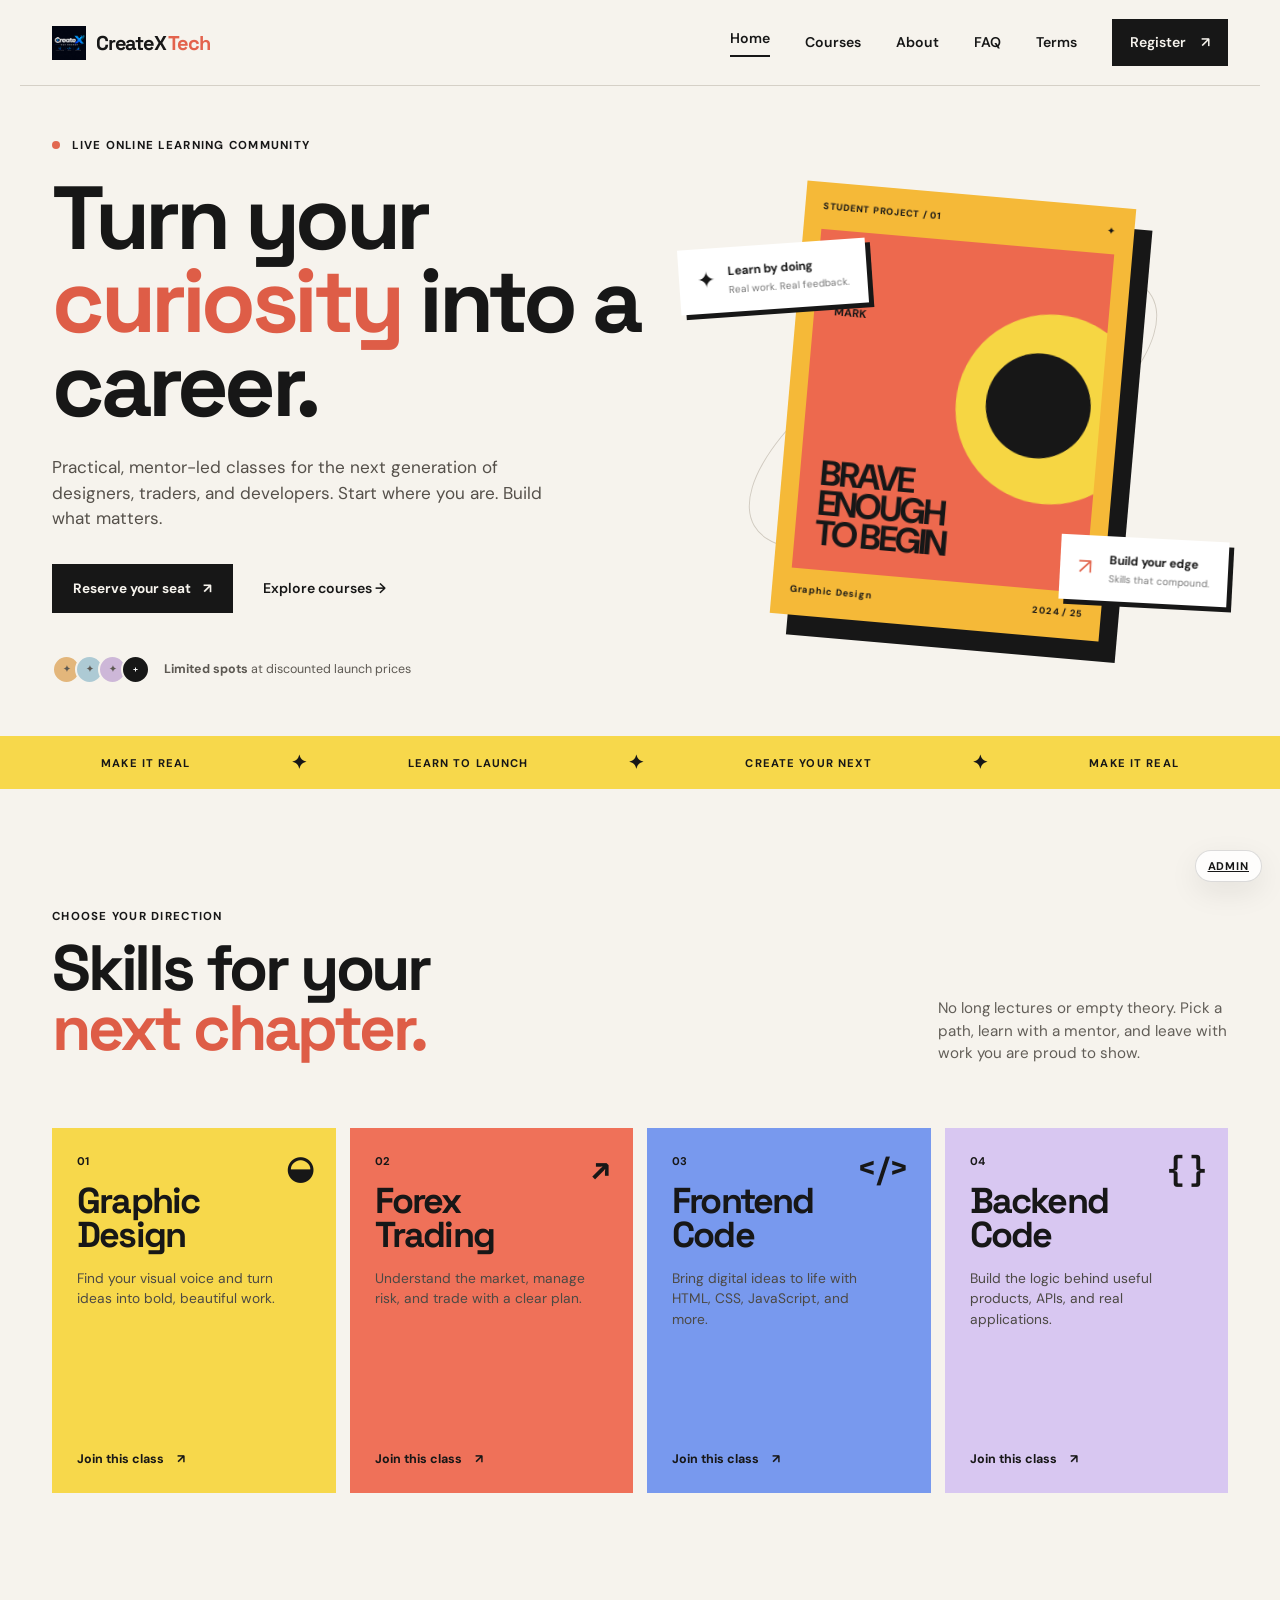
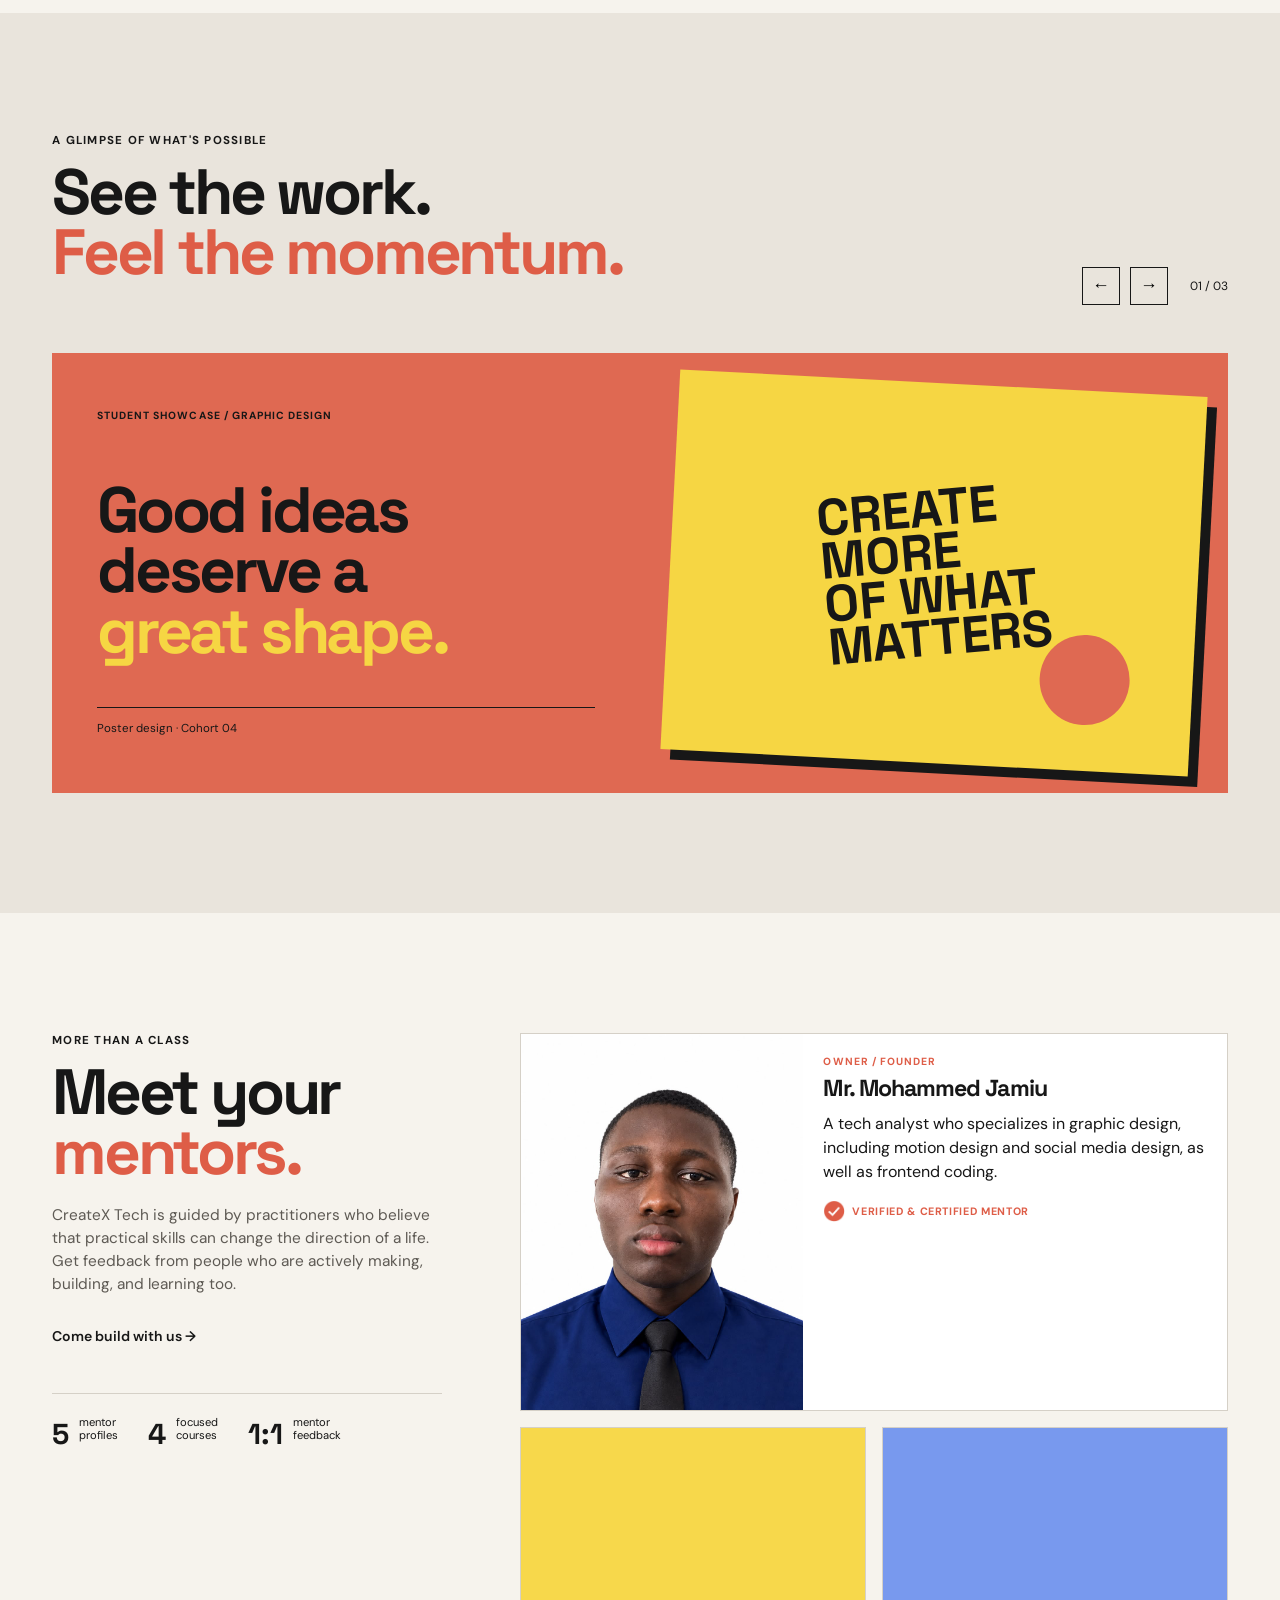
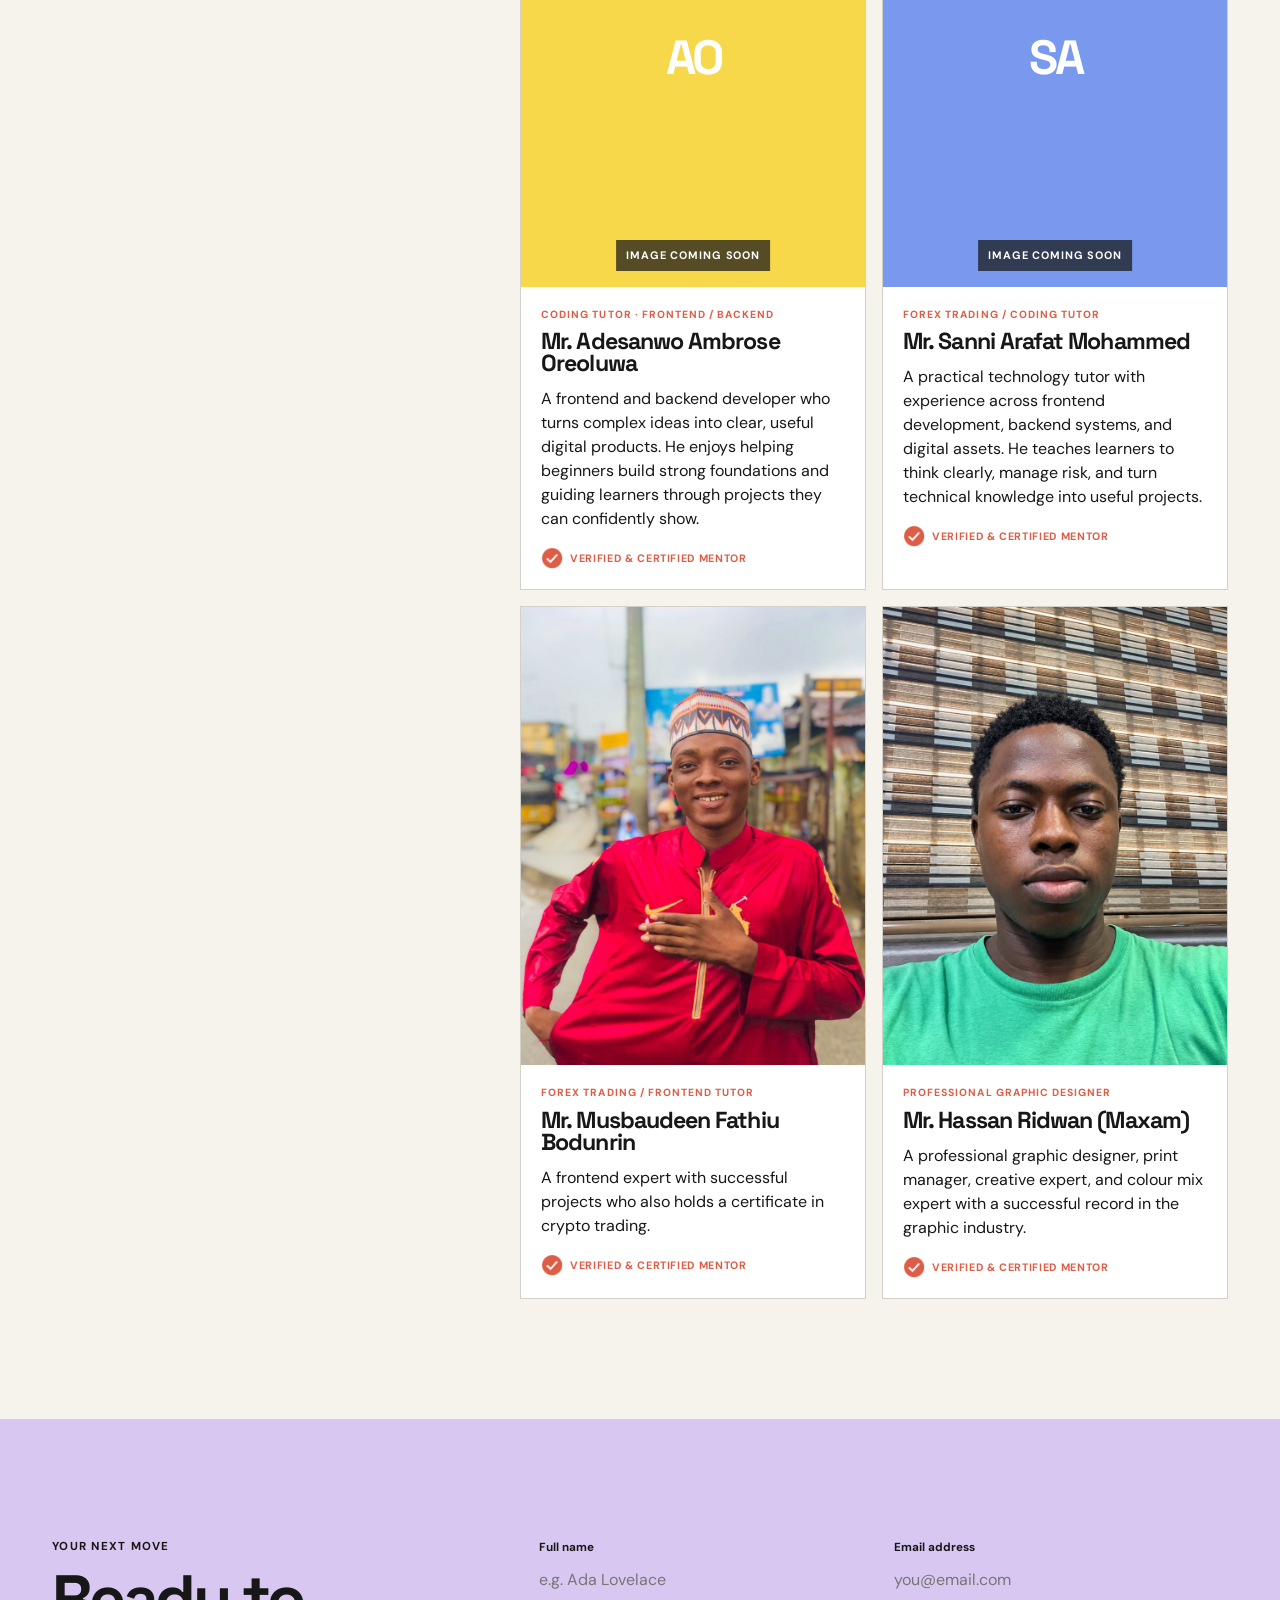
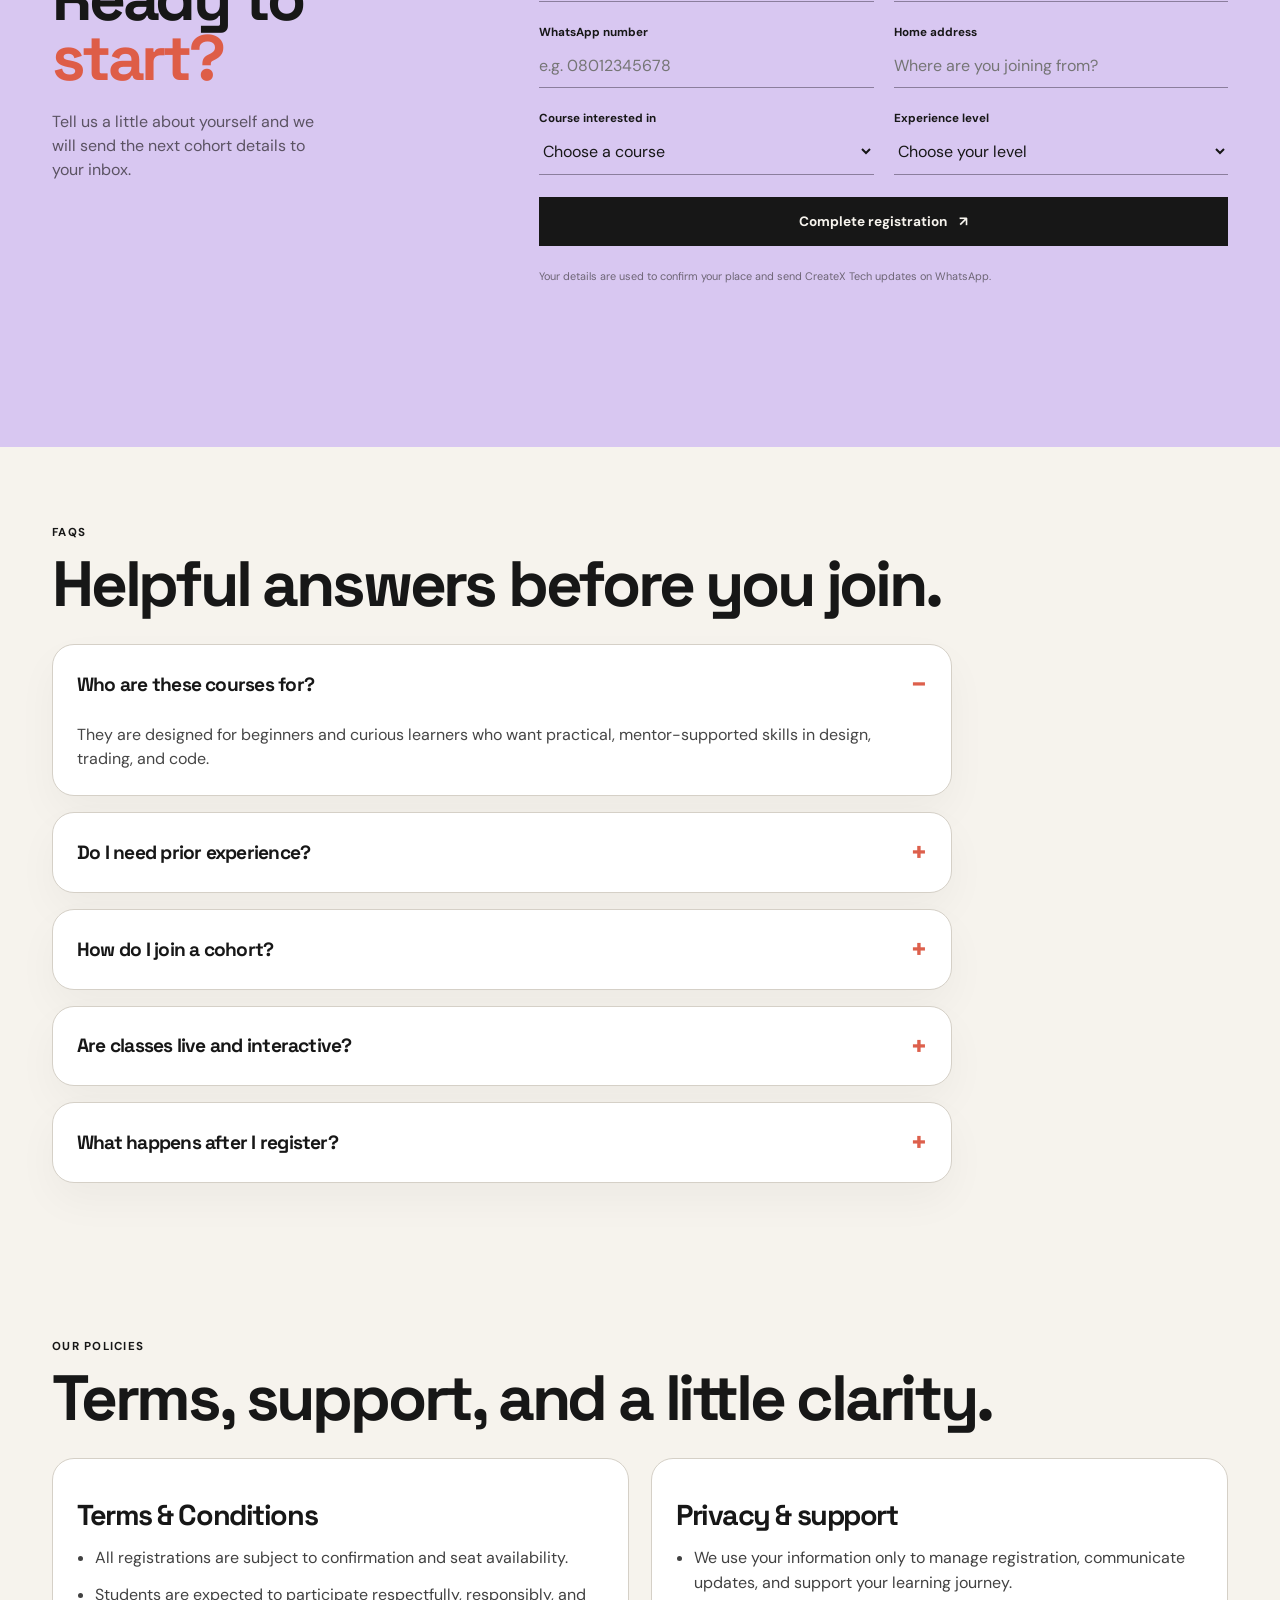
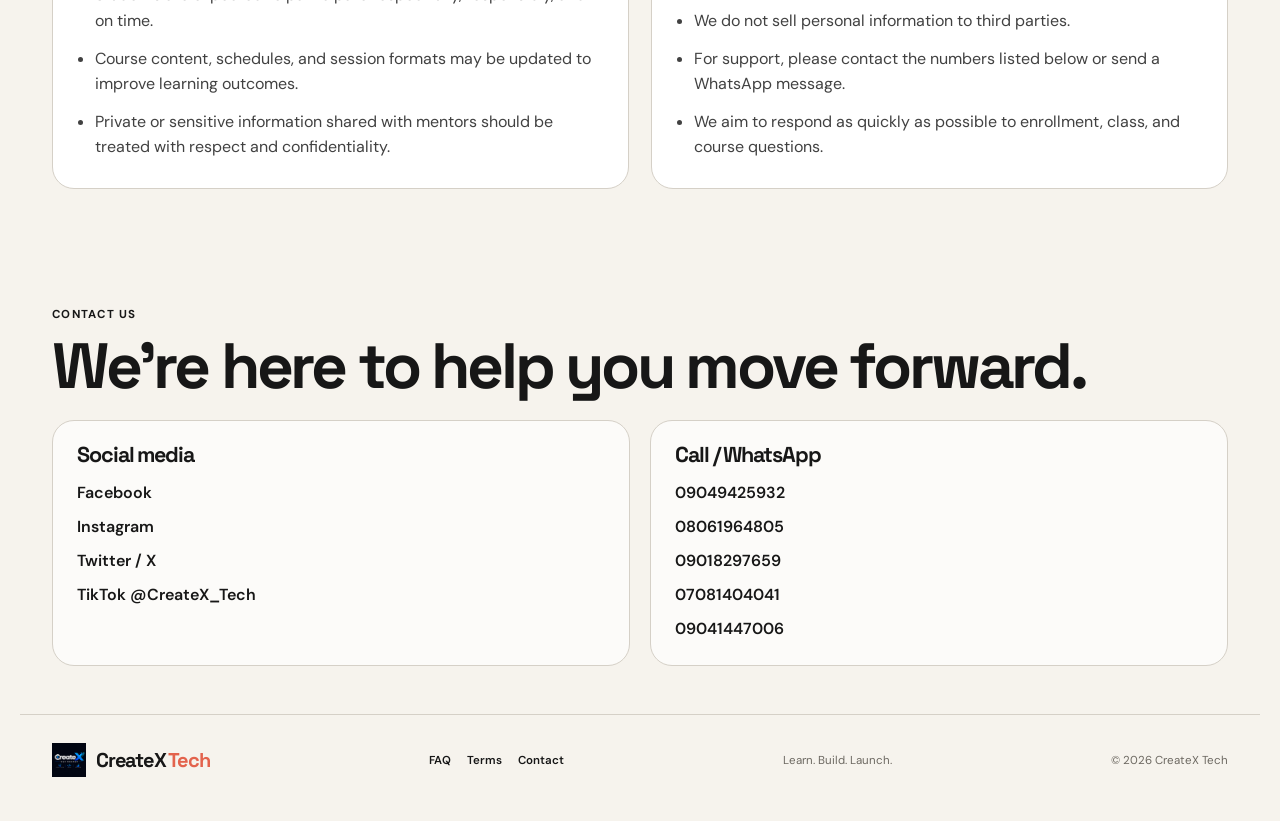
==== commit 6df8a6c2: "Restore single-page site" ====
--- a/index.html
+++ b/index.html
@@ -2,7 +2,6 @@
 <html lang="en">
 <head>
   <meta charset="UTF-8">
-  <meta http-equiv="refresh" content="0; url=home.html">
   <meta name="viewport" content="width=device-width, initial-scale=1.0">
   <meta name="description" content="CreateX Tech helps ambitious learners build practical skills in design, trading, and code.">
   <title>CreateX Tech | Learn. Build. Launch.</title>
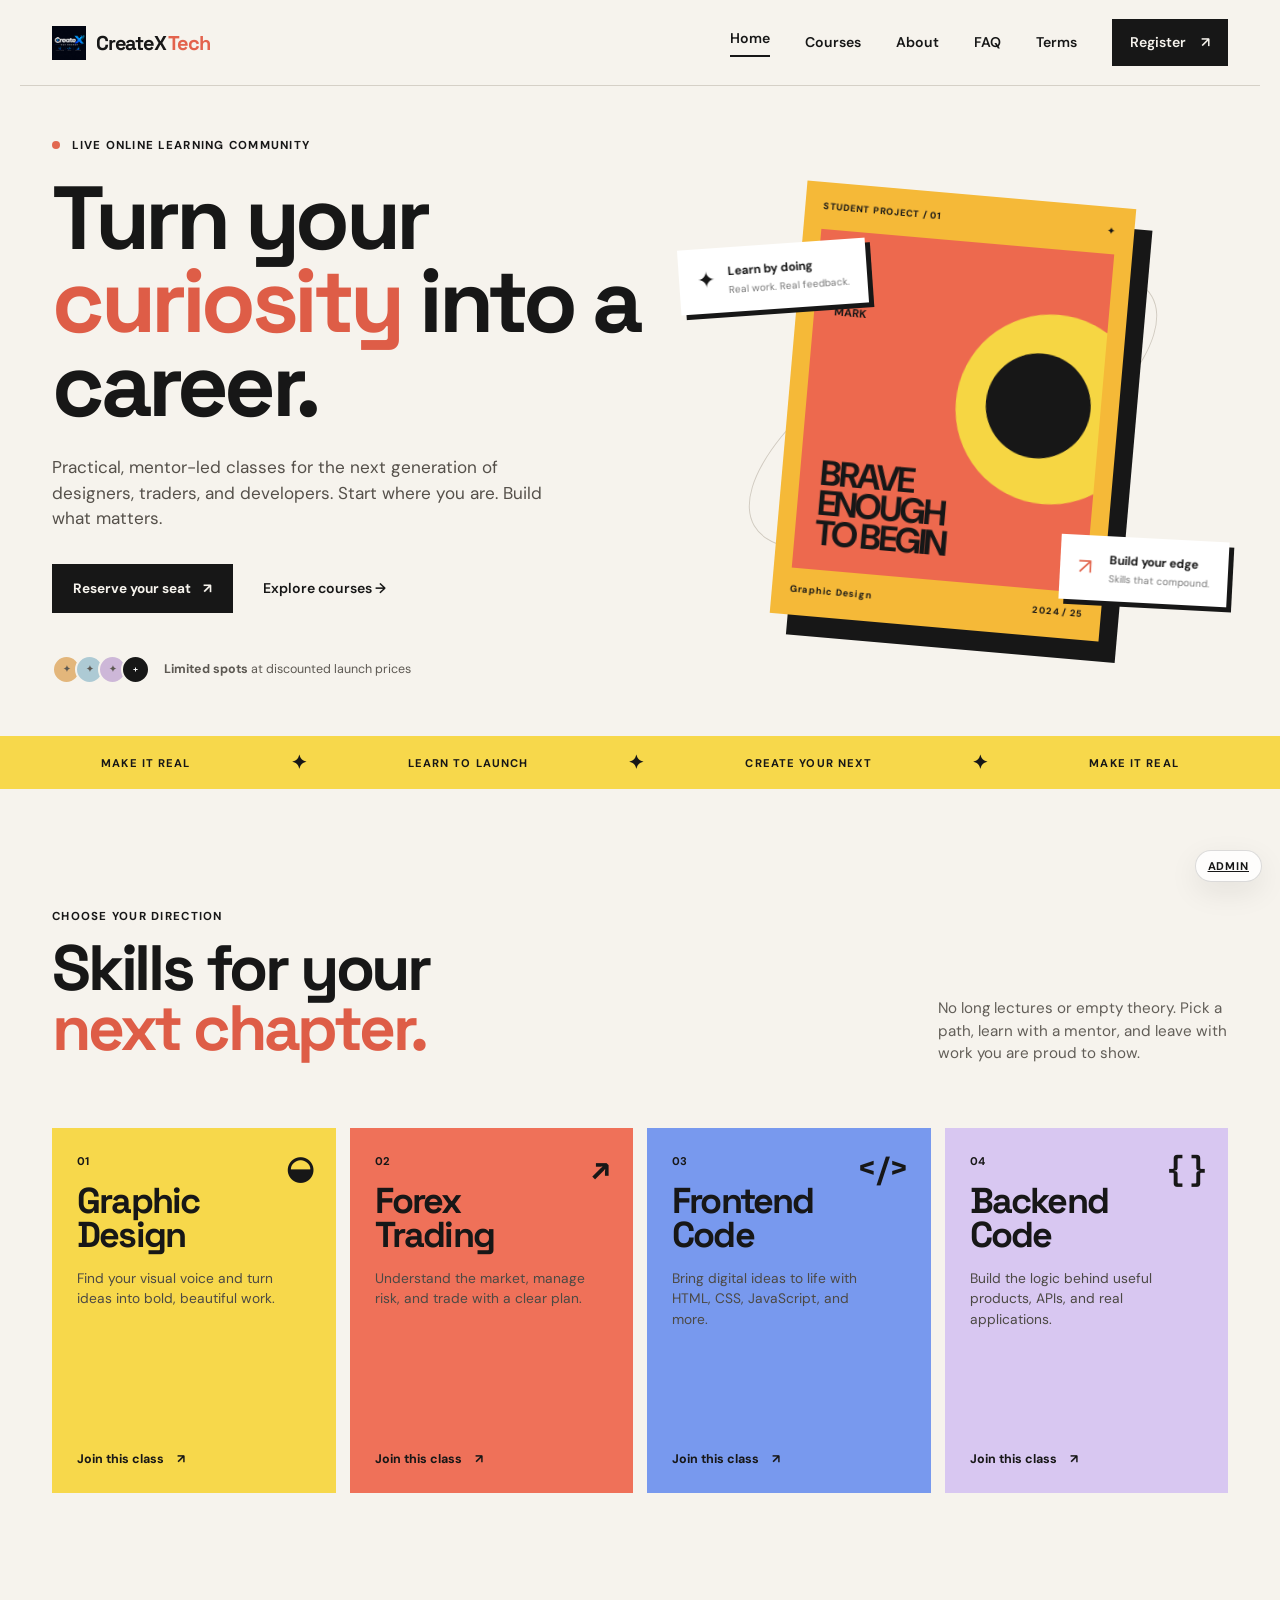
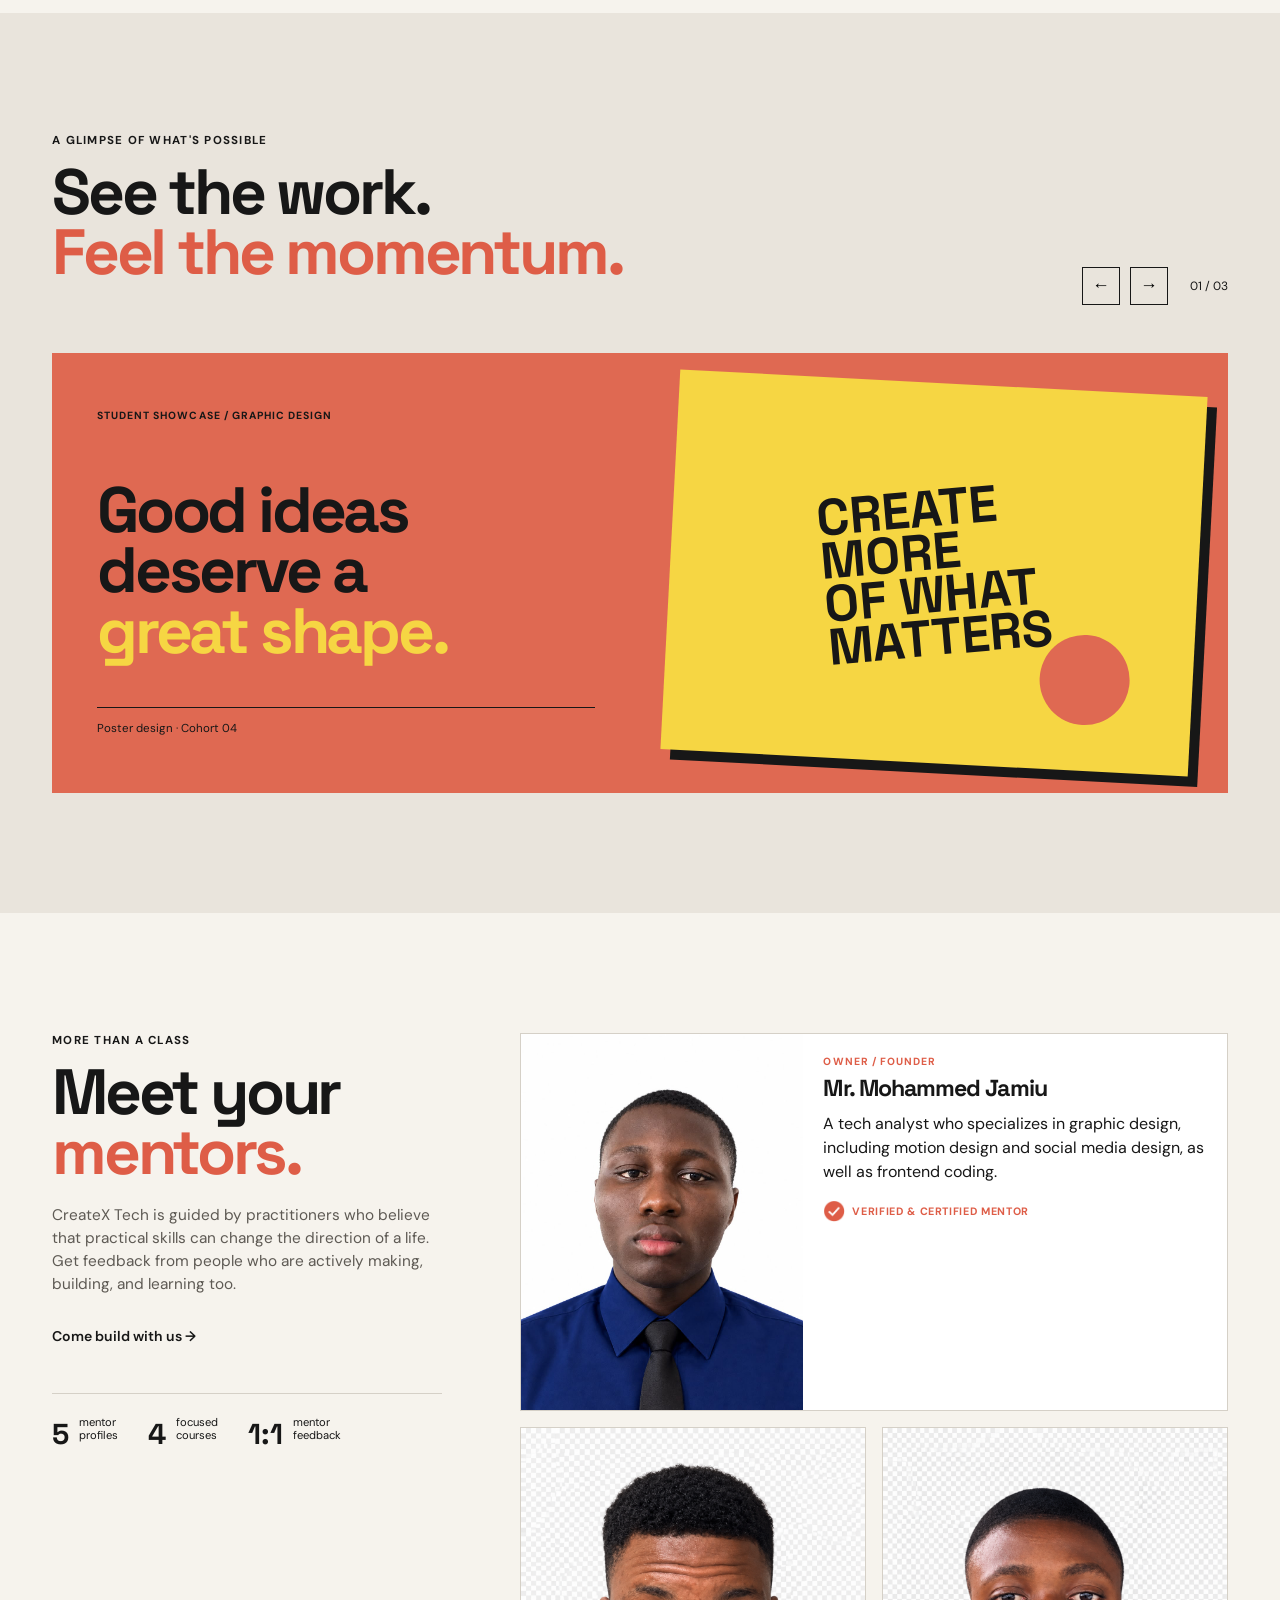
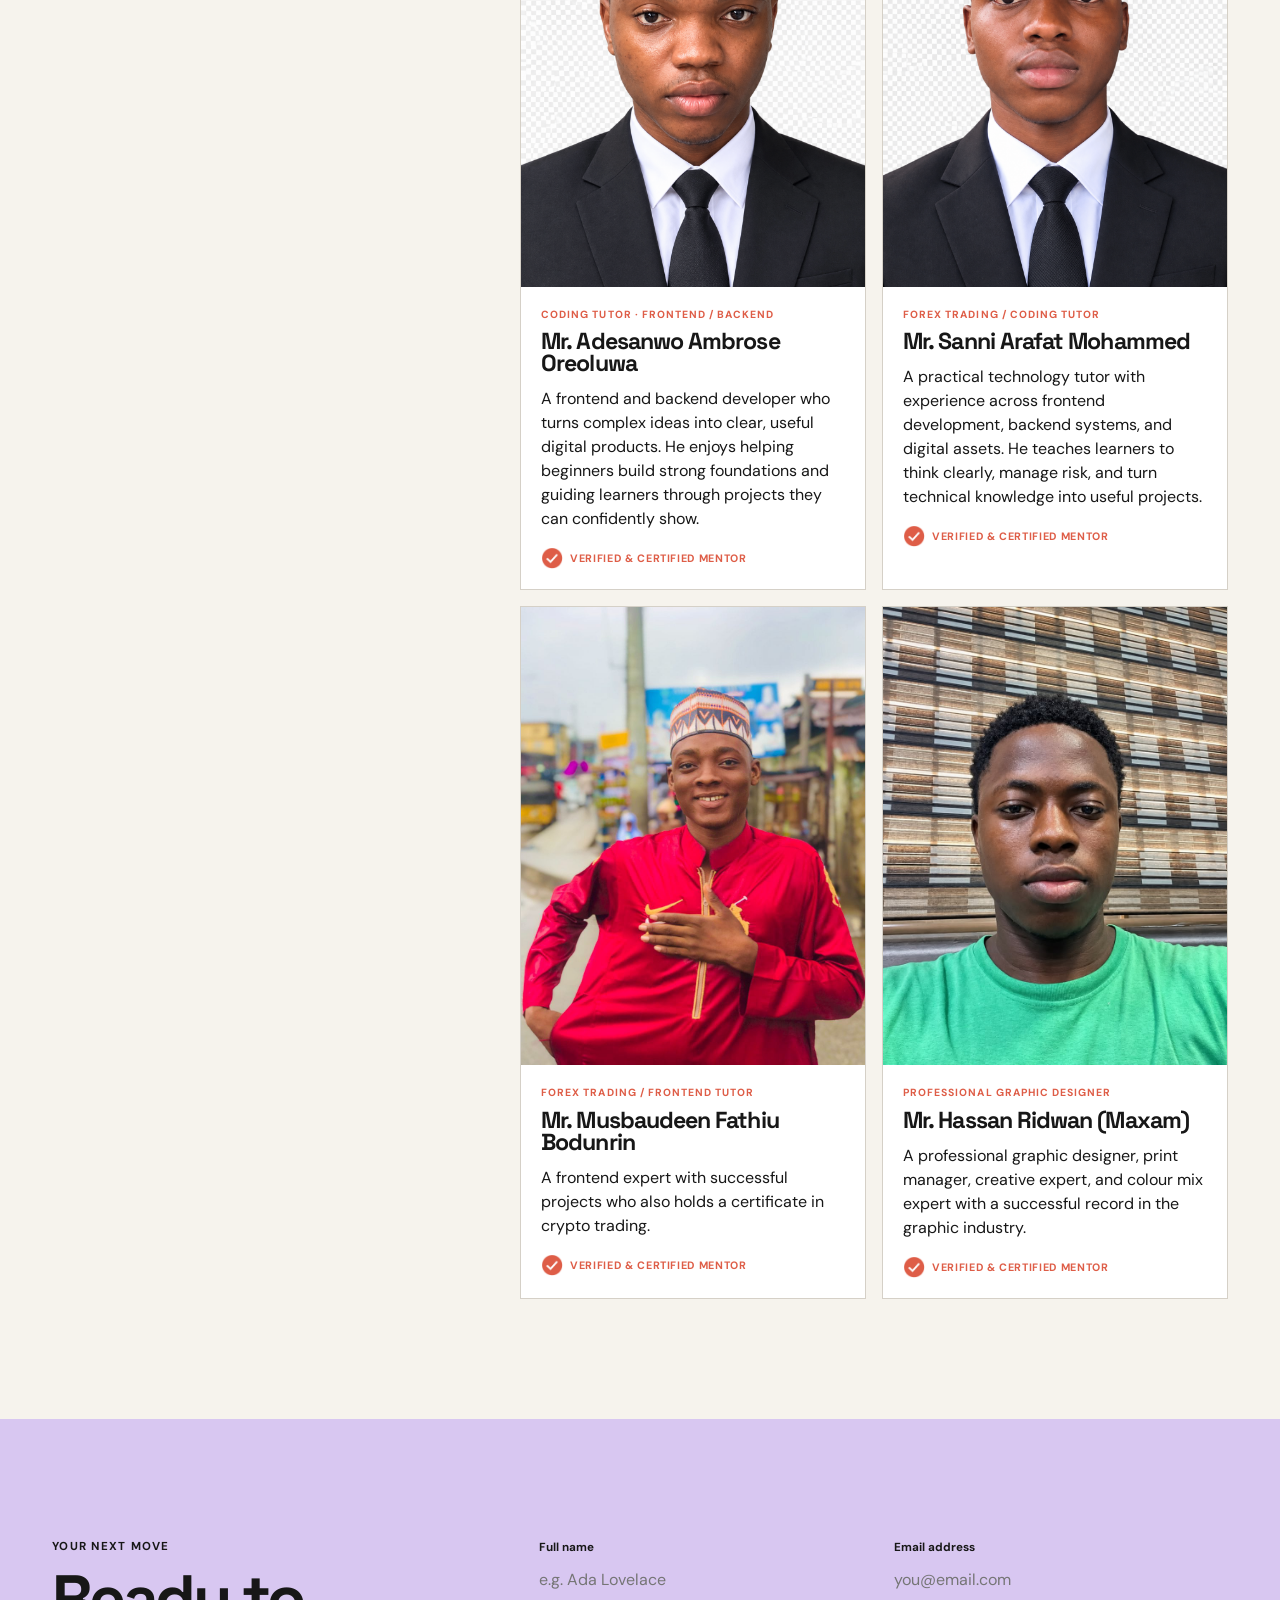
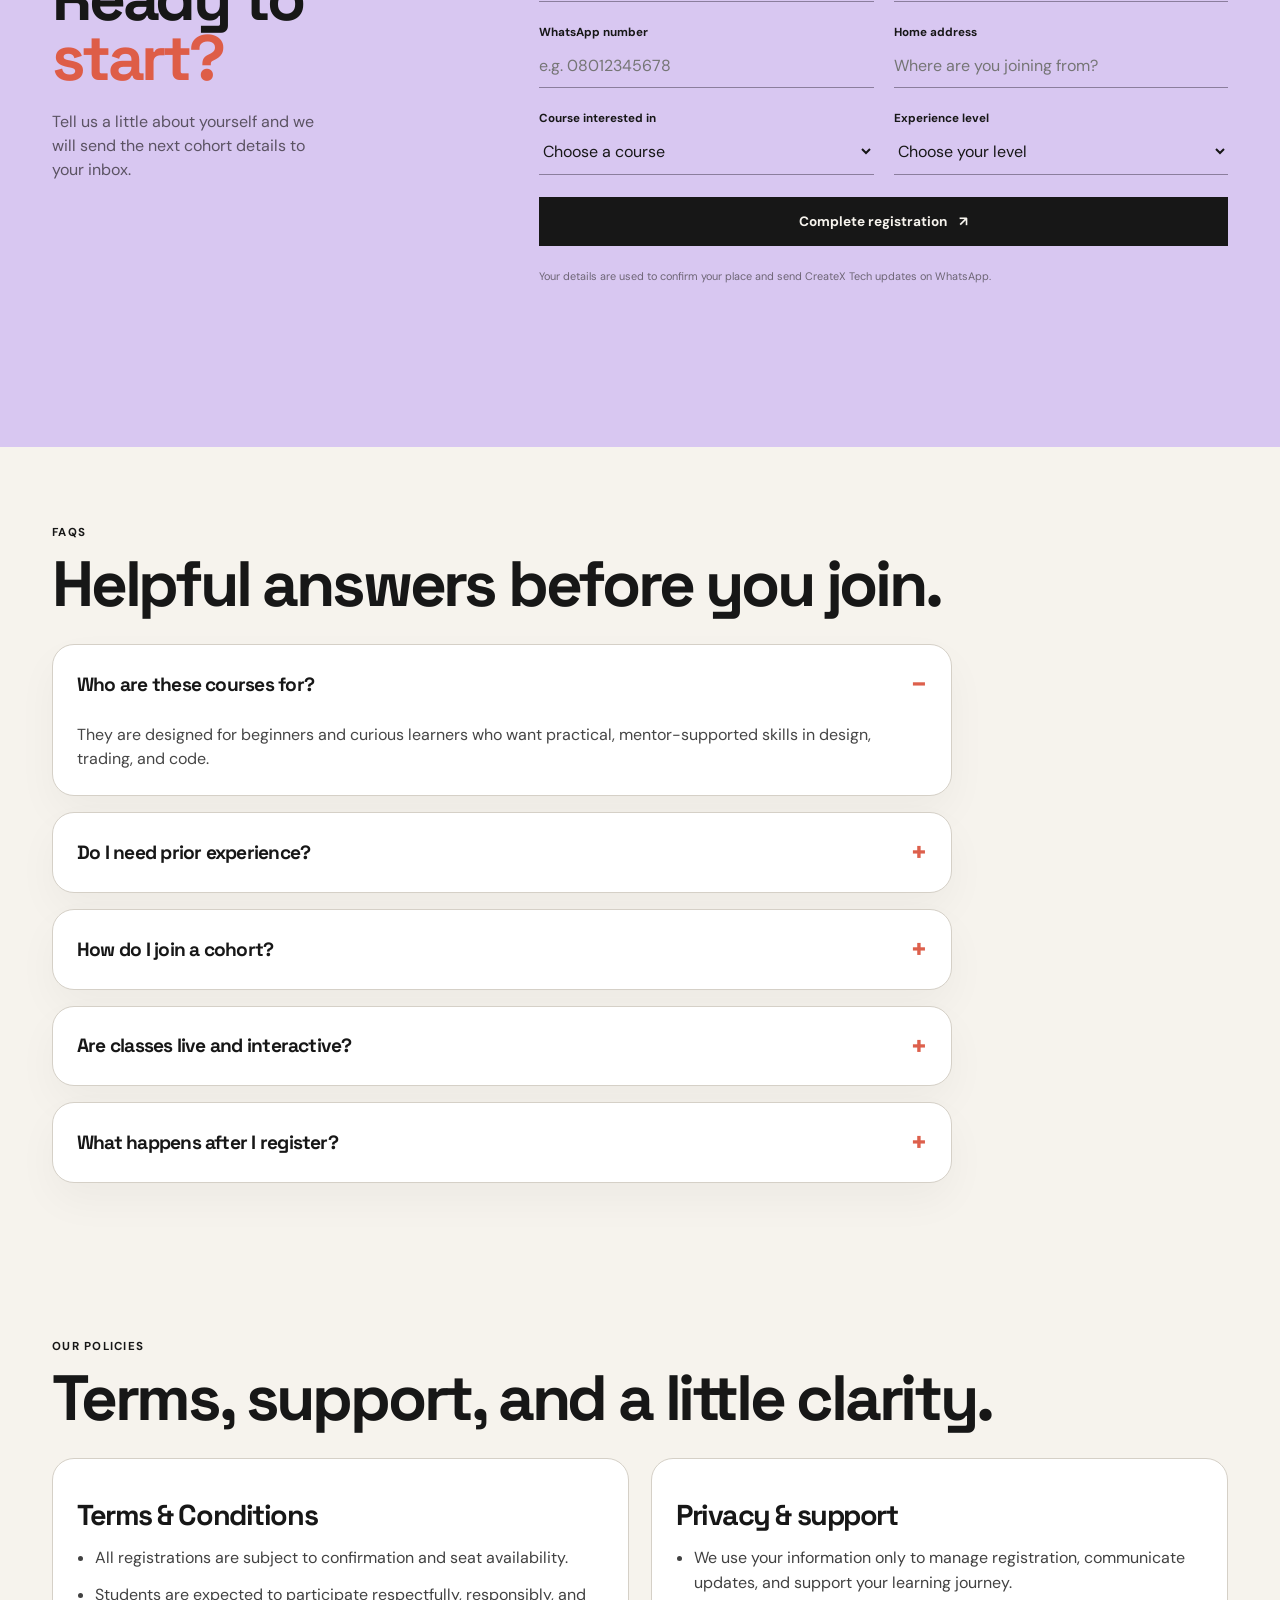
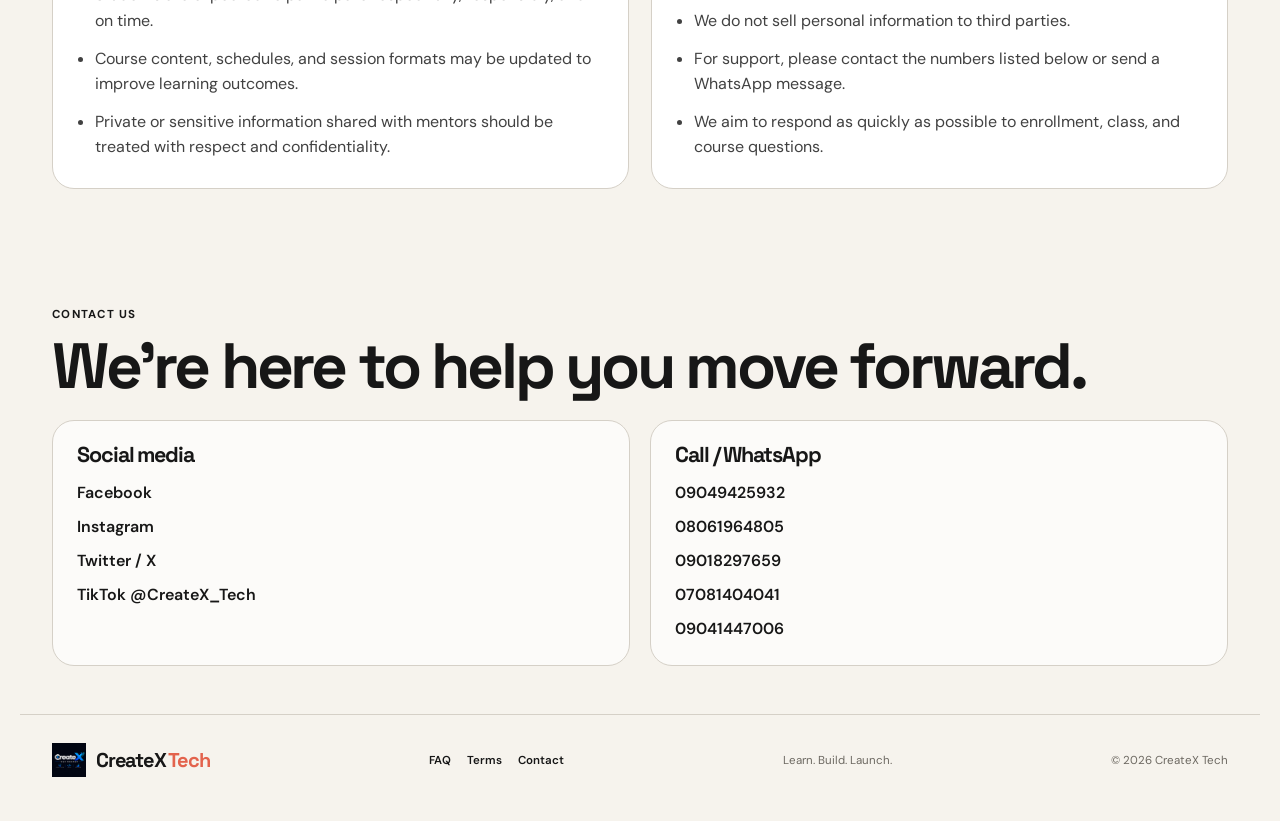
==== commit 29b4d0ca: "Update mentor photos" ====
--- a/index.html
+++ b/index.html
@@ -59,7 +59,7 @@
 
     <section class="work-section section-shell section-block"><div class="section-heading work-heading"><div><p class="eyebrow">A glimpse of what's possible</p><h2>See the work.<br><span>Feel the momentum.</span></h2></div><div class="slider-controls"><button class="slider-button previous" aria-label="Previous sample">←</button><button class="slider-button next" aria-label="Next sample">→</button><p><span class="slide-current">01</span> / 03</p></div></div><div class="slider-window"><div class="slides"><article class="slide slide-design"><div class="slide-copy"><p class="slide-kicker">STUDENT SHOWCASE / GRAPHIC DESIGN</p><h3>Good ideas<br>deserve a<br><i>great shape.</i></h3><span class="slide-tag">Poster design · Cohort 04</span></div><div class="slide-art design-art"><span>CREATE<br>MORE<br>OF WHAT<br>MATTERS</span><div></div></div></article><article class="slide slide-trading"><div class="slide-copy"><p class="slide-kicker">STUDENT SHOWCASE / FOREX TRADING</p><h3>Read the<br>pattern.<br><i>Make the move.</i></h3><span class="slide-tag">Market analysis · Cohort 03</span></div><div class="slide-art trading-art"><div class="chart-line"></div><span>EUR / USD<br><b>+2.84%</b></span></div></article><article class="slide slide-code"><div class="slide-copy"><p class="slide-kicker">STUDENT SHOWCASE / FRONTEND CODE</p><h3>Ideas become<br>real when<br><i>you ship.</i></h3><span class="slide-tag">Portfolio build · Cohort 02</span></div><div class="slide-art code-art"><code>&lt;section class="future"&gt;<br>&nbsp; buildSomething();<br>&nbsp; keepGoing();<br>&lt;/section&gt;</code><span>01 / 03</span></div></article></div></div></section>
 
-    <section id="about" class="about-section section-shell section-block"><div class="about-intro"><p class="eyebrow">More than a class</p><h2>Meet your<br><span>mentors.</span></h2><p>CreateX Tech is guided by practitioners who believe that practical skills can change the direction of a life. Get feedback from people who are actively making, building, and learning too.</p><a class="text-link" href="#register">Come build with us <span>→</span></a><div class="about-stats"><div><strong>5</strong><span>mentor<br>profiles</span></div><div><strong>4</strong><span>focused<br>courses</span></div><div><strong>1:1</strong><span>mentor<br>feedback</span></div></div></div><div class="mentor-grid"><article class="mentor-card mentor-featured"><div class="mentor-photo"><img src="images/mentors/mohammed-jamiu.jpg" alt="Photo of Mr. Mohammed Jamiu" onerror="this.style.display='none'"><span>MJ</span></div><div class="mentor-details"><p class="mentor-role">Owner / Founder</p><h3>Mr. Mohammed Jamiu</h3><p>A tech analyst who specializes in graphic design, including motion design and social media design, as well as frontend coding.</p></div></article><article class="mentor-card"><div class="mentor-photo"><img src="images/mentors/mentor-two.jpg" alt="Photo of Mentor Two" onerror="this.style.display='none'"><span>M2</span></div><div class="mentor-details"><p class="mentor-role">Mentor profile</p><h3>Mentor Two</h3><p>Add a short biography here when this mentor's details are ready.</p></div></article><article class="mentor-card"><div class="mentor-photo"><img src="images/mentors/mentor-three.jpg" alt="Photo of Mentor Three" onerror="this.style.display='none'"><span>M3</span></div><div class="mentor-details"><p class="mentor-role">Mentor profile</p><h3>Mentor Three</h3><p>Add a short biography here when this mentor's details are ready.</p></div></article><article class="mentor-card"><div class="mentor-photo"><img src="images/mentors/mentor-four.jpg" alt="Photo of Mentor Four" onerror="this.style.display='none'"><span>M4</span></div><div class="mentor-details"><p class="mentor-role">Mentor profile</p><h3>Mentor Four</h3><p>Add a short biography here when this mentor's details are ready.</p></div></article><article class="mentor-card"><div class="mentor-photo"><img src="images/mentors/mentor-five.jpg" alt="Photo of Mentor Five" onerror="this.style.display='none'"><span>M5</span></div><div class="mentor-details"><p class="mentor-role">Mentor profile</p><h3>Mentor Five</h3><p>Add a short biography here when this mentor's details are ready.</p></div></article></div></section>
+    <section id="about" class="about-section section-shell section-block"><div class="about-intro"><p class="eyebrow">More than a class</p><h2>Meet your<br><span>mentors.</span></h2><p>CreateX Tech is guided by practitioners who believe that practical skills can change the direction of a life. Get feedback from people who are actively making, building, and learning too.</p><a class="text-link" href="#register">Come build with us <span>→</span></a><div class="about-stats"><div><strong>5</strong><span>mentor<br>profiles</span></div><div><strong>4</strong><span>focused<br>courses</span></div><div><strong>1:1</strong><span>mentor<br>feedback</span></div></div></div><div class="mentor-grid"><article class="mentor-card mentor-featured"><div class="mentor-photo"><img src="images/mentors/mohammed jamiu.jpeg" alt="Photo of Mr. Mohammed Jamiu" onerror="this.style.display='none'"><span>MJ</span></div><div class="mentor-details"><p class="mentor-role">Owner / Founder</p><h3>Mr. Mohammed Jamiu</h3><p>A tech analyst who specializes in graphic design, including motion design and social media design, as well as frontend coding.</p></div></article><article class="mentor-card"><div class="mentor-photo"><img src="images/mentors/adesanwo ambrose.png" alt="Photo of Mr. Adesanwo Ambrose Oreoluwa" onerror="this.style.display='none'"><span>AO</span></div><div class="mentor-details"><p class="mentor-role">Coding Tutor ? Frontend / Backend</p><h3>Mr. Adesanwo Ambrose Oreoluwa</h3><p>A frontend and backend developer who turns complex ideas into clear, useful digital products. He enjoys helping beginners build strong foundations and guiding learners through projects they can confidently show.</p></div></article><article class="mentor-card"><div class="mentor-photo"><img src="images/mentors/sanni arafat.png" alt="Photo of Mr. Sanni Arafat Mohammed" onerror="this.style.display='none'"><span>SA</span></div><div class="mentor-details"><p class="mentor-role">Forex Trading / Coding Tutor</p><h3>Mr. Sanni Arafat Mohammed</h3><p>A practical technology tutor with experience across frontend development, backend systems, and digital assets. He teaches learners to think clearly, manage risk, and turn technical knowledge into useful projects.</p></div></article><article class="mentor-card"><div class="mentor-photo"><img src="images/mentors/bodunrin.jpeg" alt="Photo of Mr. Musbaudeen Fathiu Bodunrin" onerror="this.style.display='none'"><span>MF</span></div><div class="mentor-details"><p class="mentor-role">Forex Trading / Frontend Tutor</p><h3>Mr. Musbaudeen Fathiu Bodunrin</h3><p>A frontend expert with successful projects who also holds a certificate in crypto trading.</p></div></article><article class="mentor-card"><div class="mentor-photo"><img src="images/mentors/mentor-five.jpg" alt="Photo of Mentor Five" onerror="this.style.display='none'"><span>M5</span></div><div class="mentor-details"><p class="mentor-role">Mentor profile</p><h3>Mentor Five</h3><p>Add a short biography here when this mentor's details are ready.</p></div></article></div></section>
 
     <section id="register" class="register-section section-shell section-block"><div class="register-heading"><p class="eyebrow">Your next move</p><h2>Ready to<br><span>start?</span></h2><p>Tell us a little about yourself and we will send the next cohort details to your inbox.</p></div><form id="registration-form" class="registration-form"><div class="form-row"><label>Full name<input type="text" name="fullname" placeholder="e.g. Ada Lovelace" required></label><label>Email address<input type="email" name="email" placeholder="you@email.com" required></label></div><div class="form-row"><label>WhatsApp number<input type="tel" name="whatsapp" placeholder="e.g. 08012345678" inputmode="tel" required></label><label>Home address<input type="text" name="address" placeholder="Where are you joining from?" required></label></div><div class="form-row"><label>Course interested in<select name="course" required><option value="" disabled selected>Choose a course</option><option>Graphic Design</option><option>Forex Trading</option><option>Coding (Frontend)</option><option>Coding (Backend)</option></select></label><label>Experience level<select name="experience" required><option value="" disabled selected>Choose your level</option><option>Beginner</option><option>Intermediate</option><option>Professional</option></select></label></div><button class="button button-dark" type="submit">Complete registration <span>↗</span></button><p class="form-note">Your details are used to confirm your place and send CreateX Tech updates on WhatsApp.</p><div class="form-success" role="status" aria-live="polite"></div></form></section>
   </main>
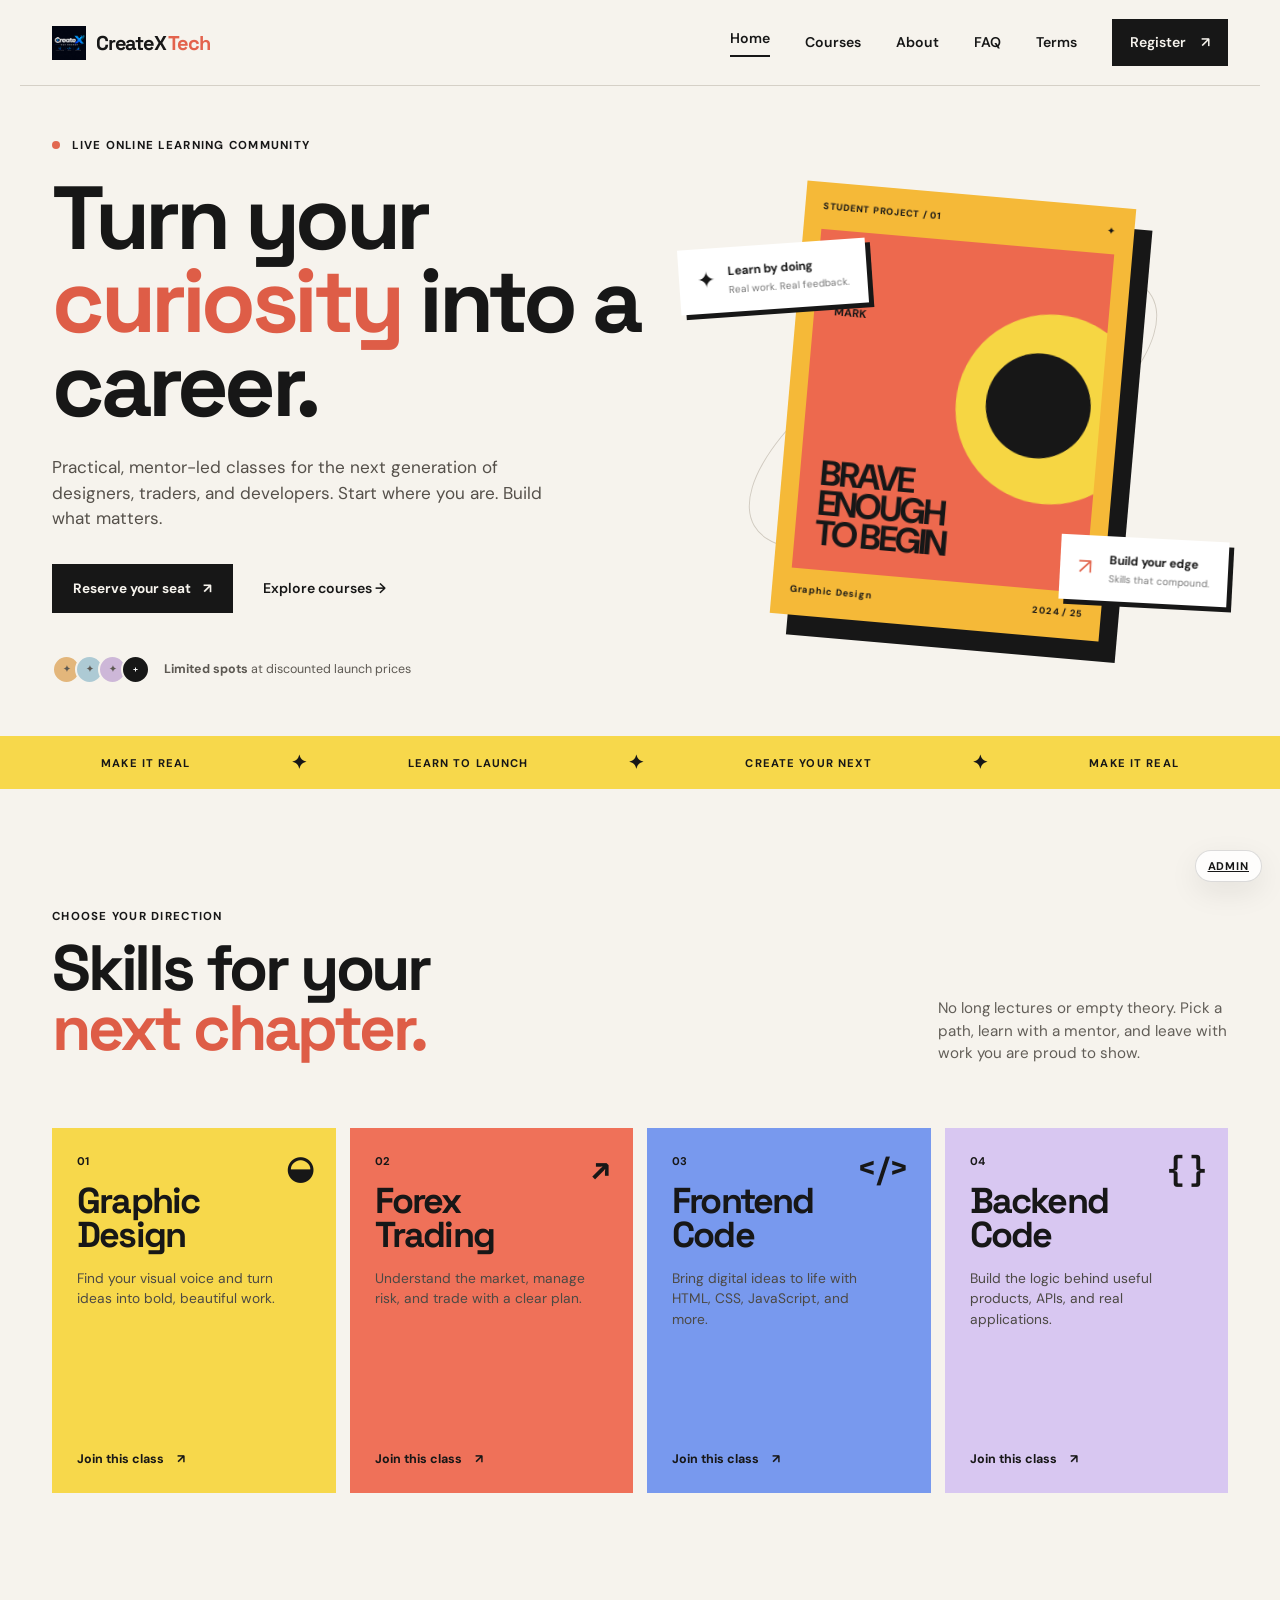
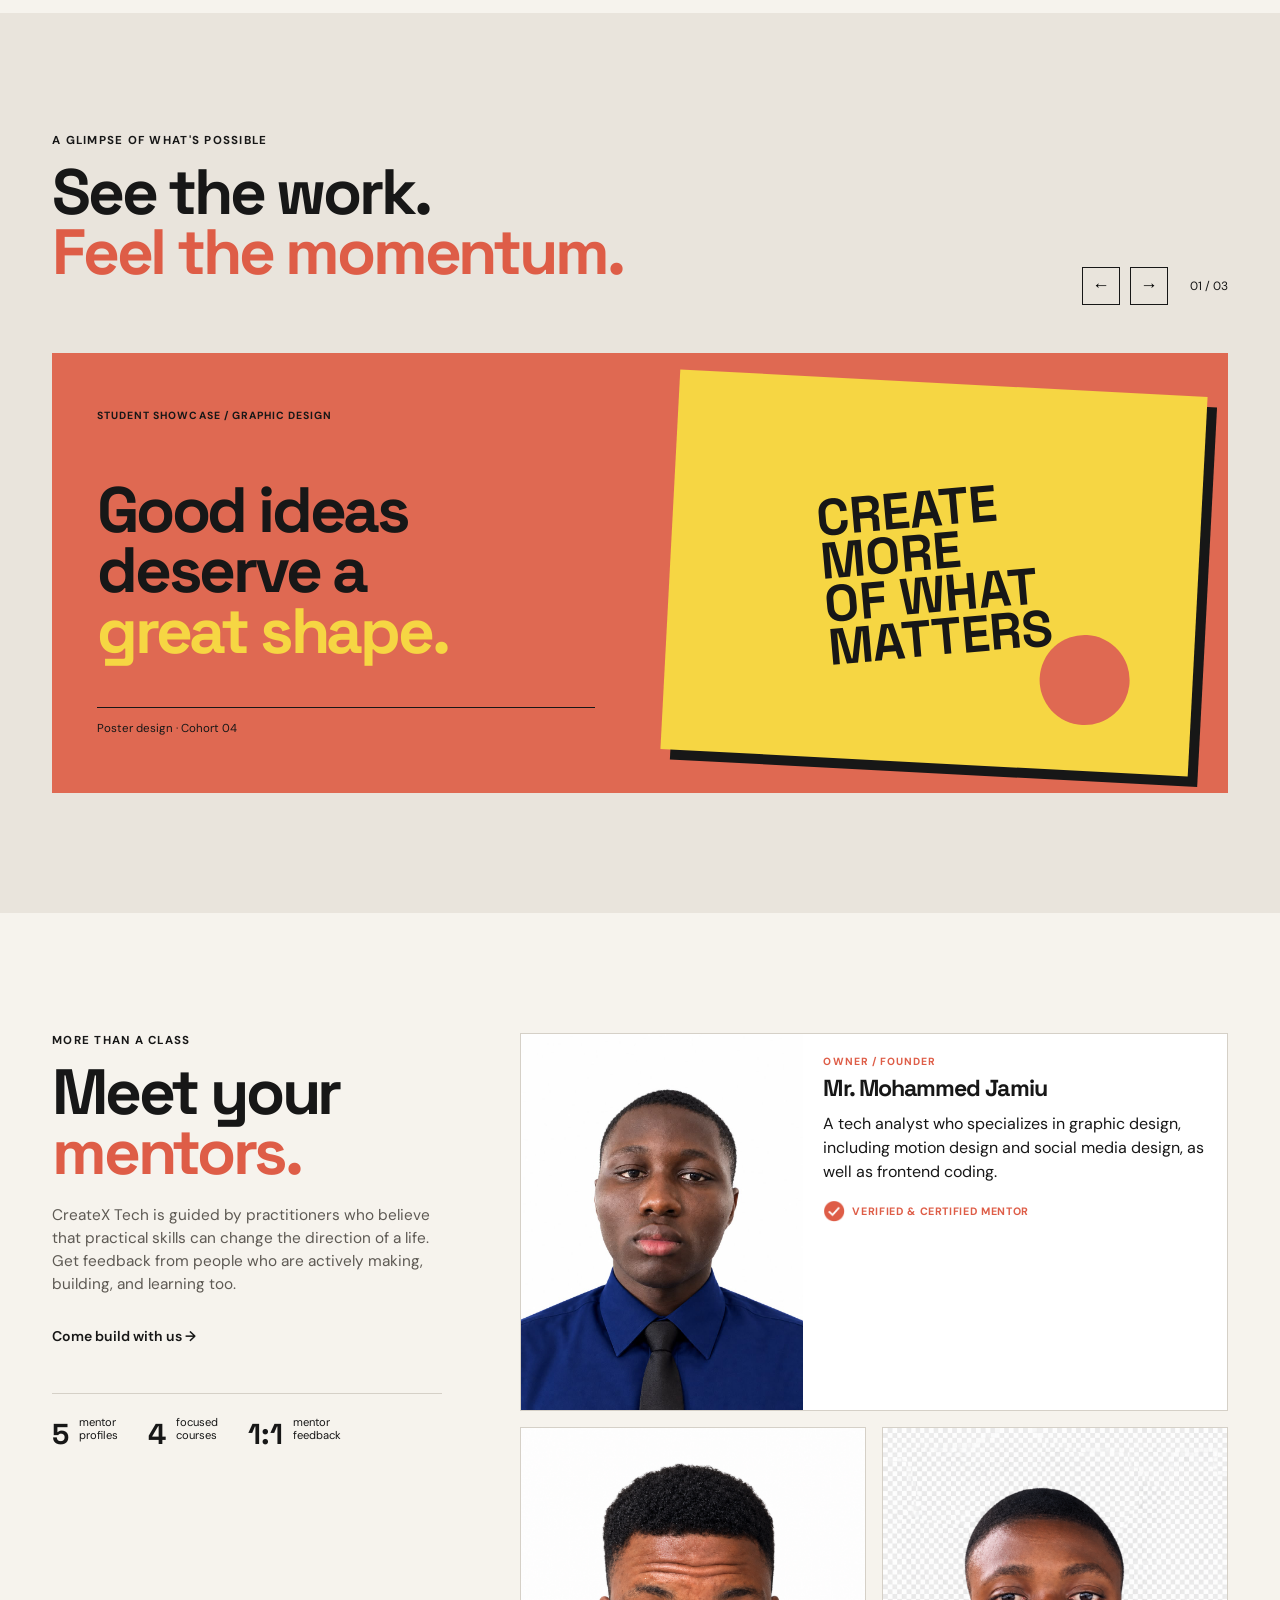
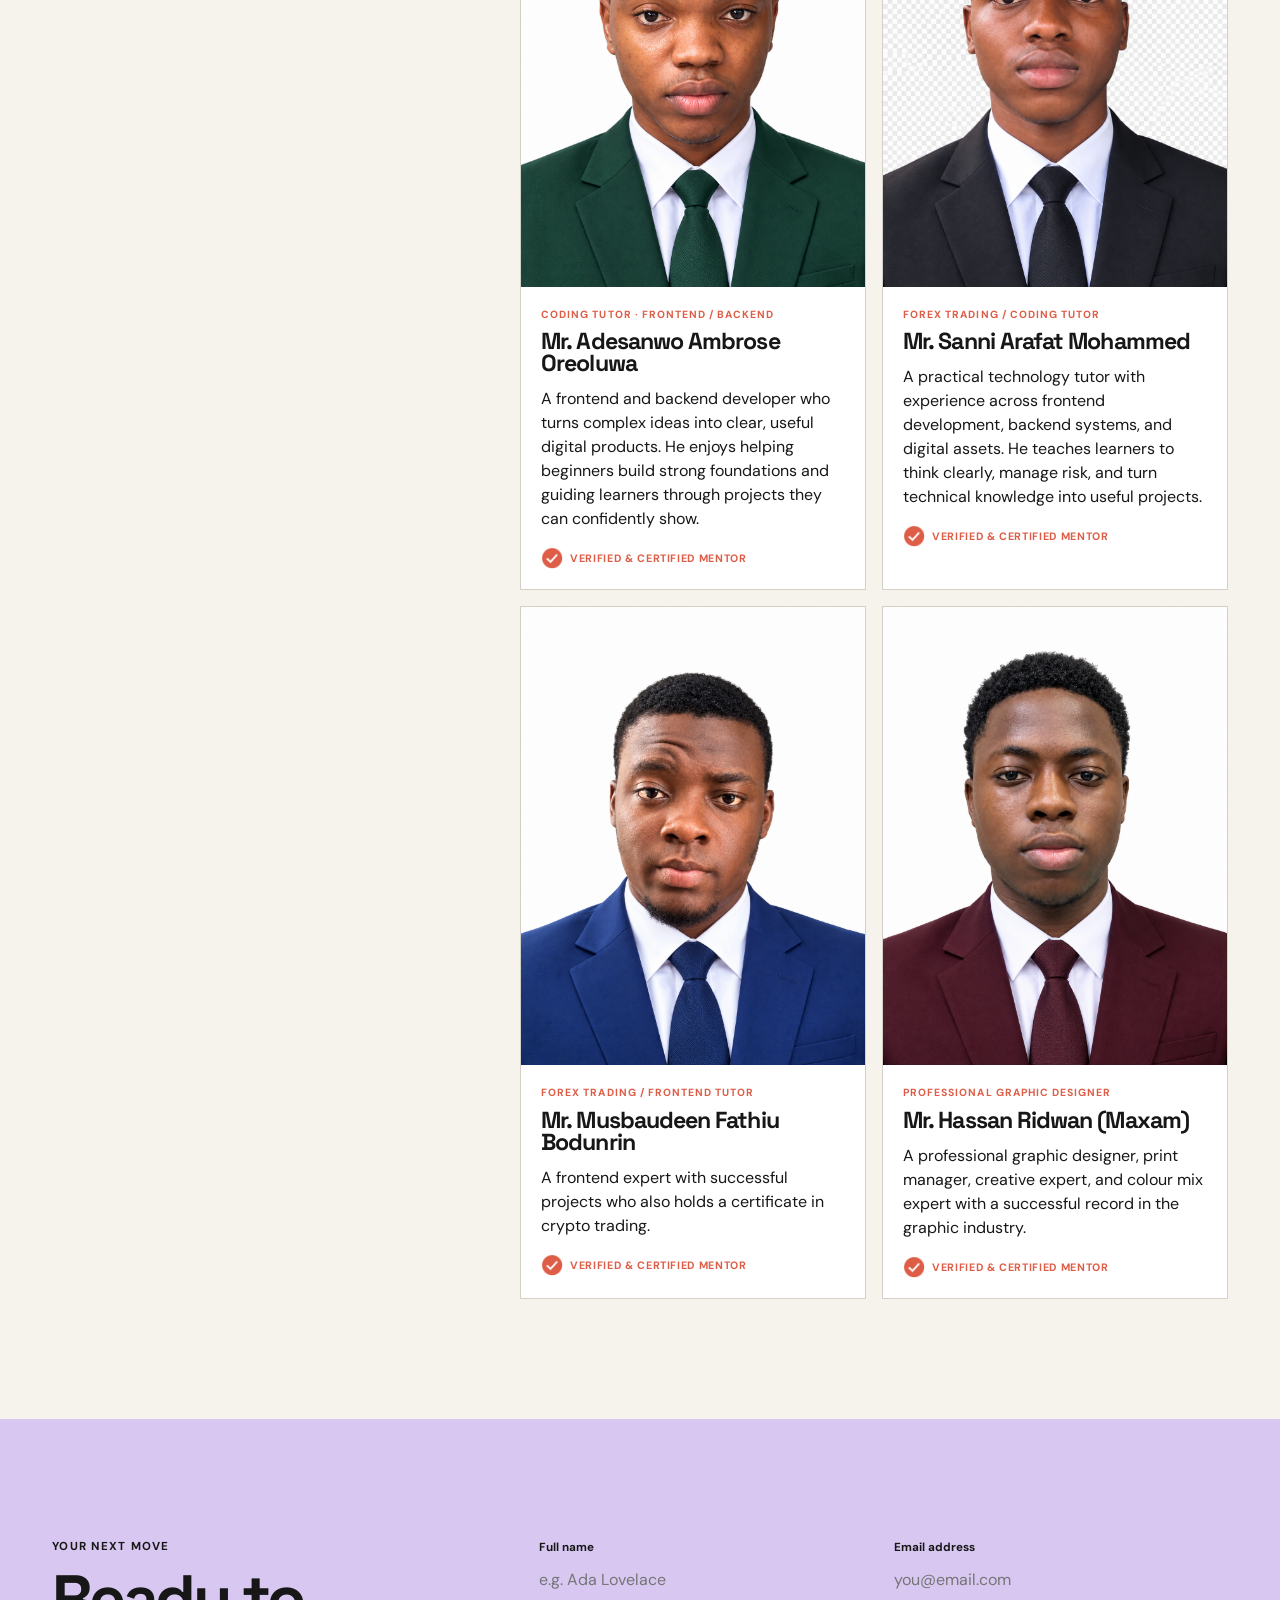
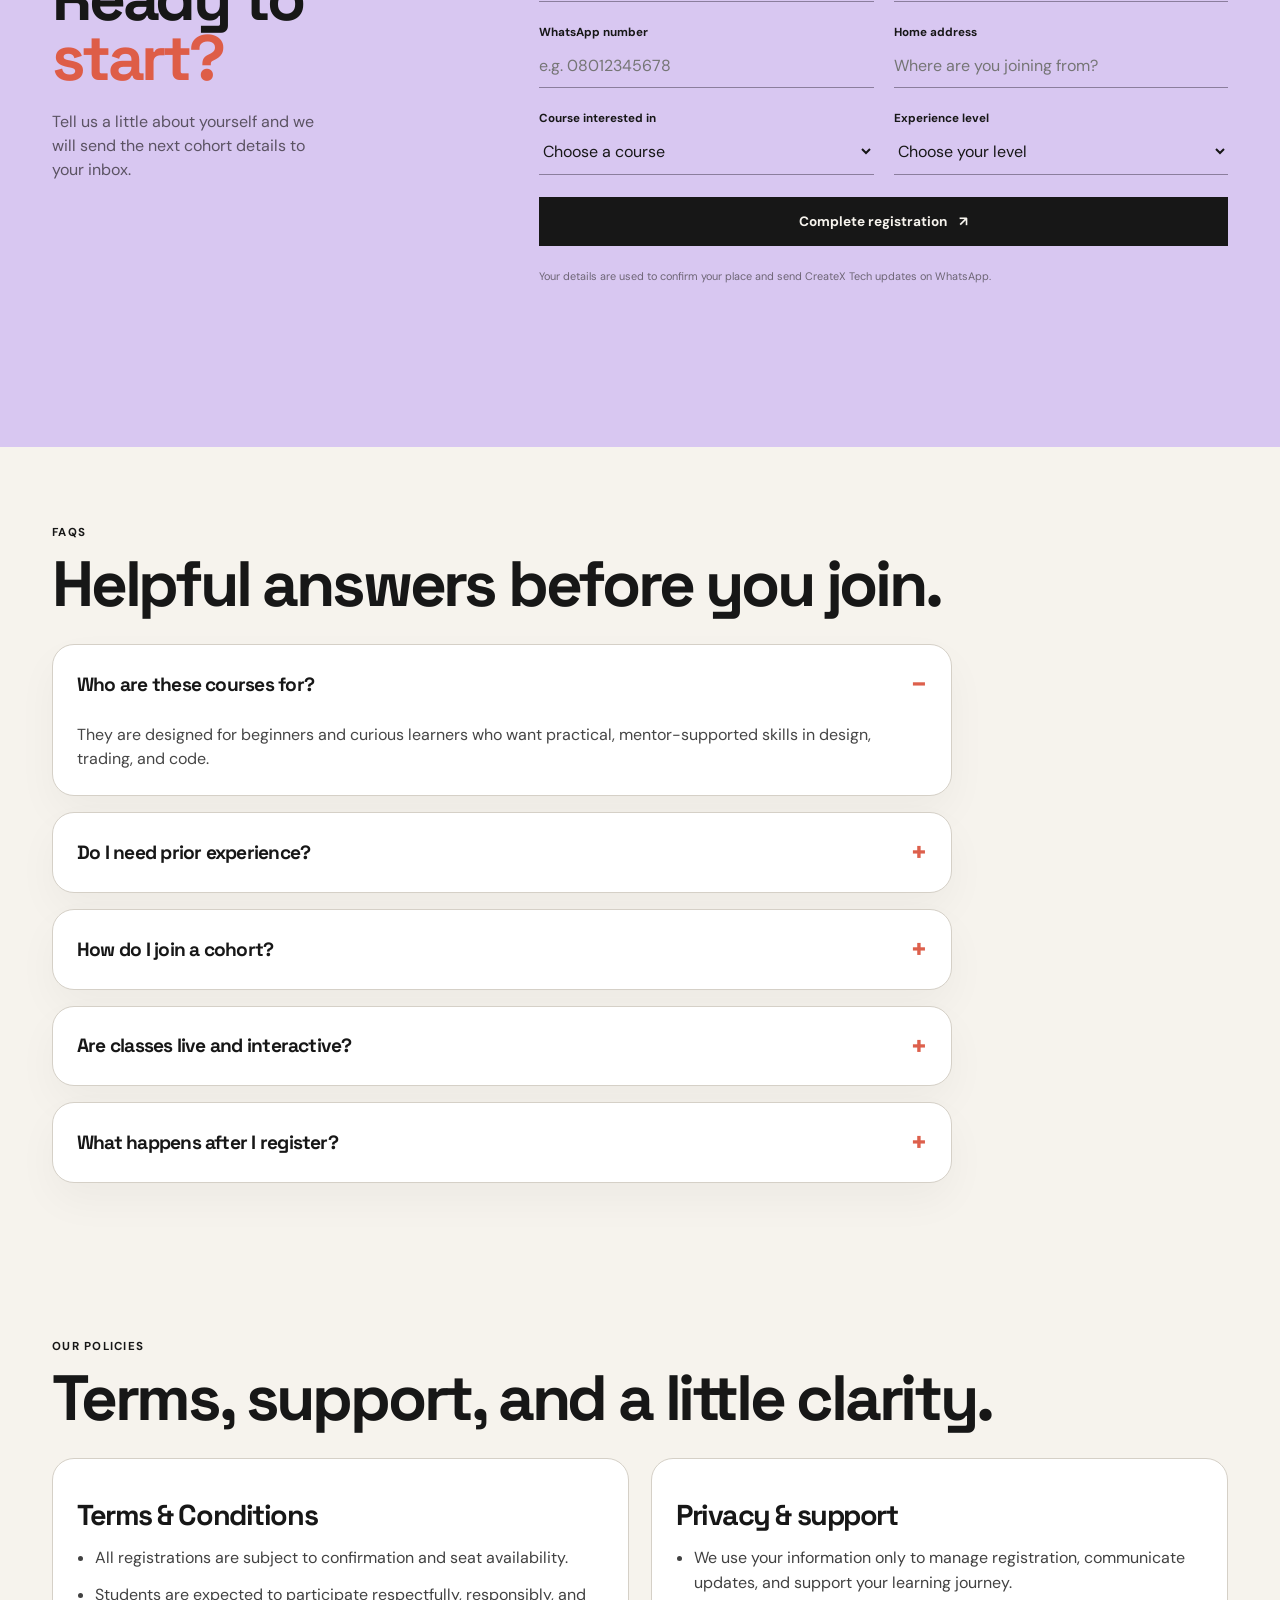
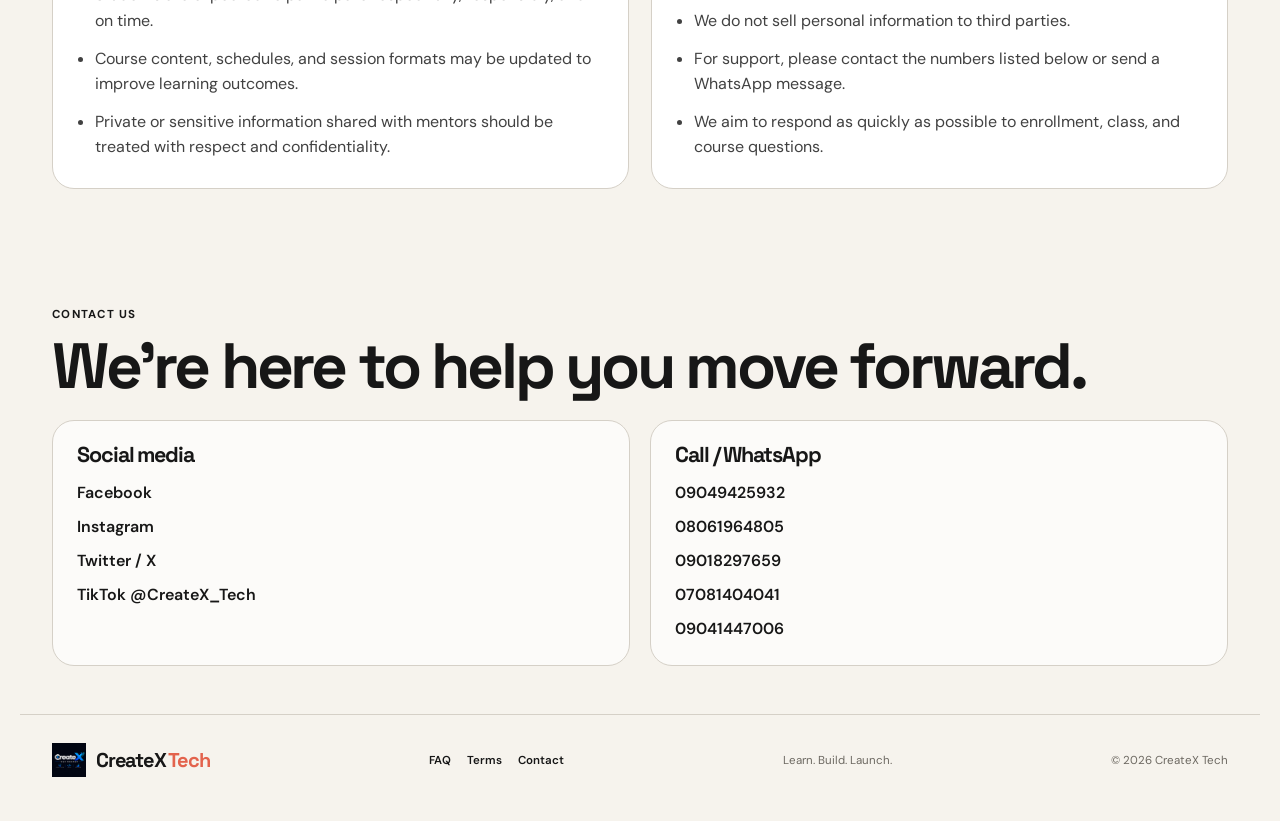
==== commit 83e02cae: "Fix remaining mentor images" ====
--- a/index.html
+++ b/index.html
@@ -59,7 +59,7 @@
 
     <section class="work-section section-shell section-block"><div class="section-heading work-heading"><div><p class="eyebrow">A glimpse of what's possible</p><h2>See the work.<br><span>Feel the momentum.</span></h2></div><div class="slider-controls"><button class="slider-button previous" aria-label="Previous sample">←</button><button class="slider-button next" aria-label="Next sample">→</button><p><span class="slide-current">01</span> / 03</p></div></div><div class="slider-window"><div class="slides"><article class="slide slide-design"><div class="slide-copy"><p class="slide-kicker">STUDENT SHOWCASE / GRAPHIC DESIGN</p><h3>Good ideas<br>deserve a<br><i>great shape.</i></h3><span class="slide-tag">Poster design · Cohort 04</span></div><div class="slide-art design-art"><span>CREATE<br>MORE<br>OF WHAT<br>MATTERS</span><div></div></div></article><article class="slide slide-trading"><div class="slide-copy"><p class="slide-kicker">STUDENT SHOWCASE / FOREX TRADING</p><h3>Read the<br>pattern.<br><i>Make the move.</i></h3><span class="slide-tag">Market analysis · Cohort 03</span></div><div class="slide-art trading-art"><div class="chart-line"></div><span>EUR / USD<br><b>+2.84%</b></span></div></article><article class="slide slide-code"><div class="slide-copy"><p class="slide-kicker">STUDENT SHOWCASE / FRONTEND CODE</p><h3>Ideas become<br>real when<br><i>you ship.</i></h3><span class="slide-tag">Portfolio build · Cohort 02</span></div><div class="slide-art code-art"><code>&lt;section class="future"&gt;<br>&nbsp; buildSomething();<br>&nbsp; keepGoing();<br>&lt;/section&gt;</code><span>01 / 03</span></div></article></div></div></section>
 
-    <section id="about" class="about-section section-shell section-block"><div class="about-intro"><p class="eyebrow">More than a class</p><h2>Meet your<br><span>mentors.</span></h2><p>CreateX Tech is guided by practitioners who believe that practical skills can change the direction of a life. Get feedback from people who are actively making, building, and learning too.</p><a class="text-link" href="#register">Come build with us <span>→</span></a><div class="about-stats"><div><strong>5</strong><span>mentor<br>profiles</span></div><div><strong>4</strong><span>focused<br>courses</span></div><div><strong>1:1</strong><span>mentor<br>feedback</span></div></div></div><div class="mentor-grid"><article class="mentor-card mentor-featured"><div class="mentor-photo"><img src="images/mentors/mohammed jamiu.jpeg" alt="Photo of Mr. Mohammed Jamiu" onerror="this.style.display='none'"><span>MJ</span></div><div class="mentor-details"><p class="mentor-role">Owner / Founder</p><h3>Mr. Mohammed Jamiu</h3><p>A tech analyst who specializes in graphic design, including motion design and social media design, as well as frontend coding.</p></div></article><article class="mentor-card"><div class="mentor-photo"><img src="images/mentors/adesanwo ambrose.png" alt="Photo of Mr. Adesanwo Ambrose Oreoluwa" onerror="this.style.display='none'"><span>AO</span></div><div class="mentor-details"><p class="mentor-role">Coding Tutor ? Frontend / Backend</p><h3>Mr. Adesanwo Ambrose Oreoluwa</h3><p>A frontend and backend developer who turns complex ideas into clear, useful digital products. He enjoys helping beginners build strong foundations and guiding learners through projects they can confidently show.</p></div></article><article class="mentor-card"><div class="mentor-photo"><img src="images/mentors/sanni arafat.png" alt="Photo of Mr. Sanni Arafat Mohammed" onerror="this.style.display='none'"><span>SA</span></div><div class="mentor-details"><p class="mentor-role">Forex Trading / Coding Tutor</p><h3>Mr. Sanni Arafat Mohammed</h3><p>A practical technology tutor with experience across frontend development, backend systems, and digital assets. He teaches learners to think clearly, manage risk, and turn technical knowledge into useful projects.</p></div></article><article class="mentor-card"><div class="mentor-photo"><img src="images/mentors/bodunrin.jpeg" alt="Photo of Mr. Musbaudeen Fathiu Bodunrin" onerror="this.style.display='none'"><span>MF</span></div><div class="mentor-details"><p class="mentor-role">Forex Trading / Frontend Tutor</p><h3>Mr. Musbaudeen Fathiu Bodunrin</h3><p>A frontend expert with successful projects who also holds a certificate in crypto trading.</p></div></article><article class="mentor-card"><div class="mentor-photo"><img src="images/mentors/mentor-five.jpg" alt="Photo of Mentor Five" onerror="this.style.display='none'"><span>M5</span></div><div class="mentor-details"><p class="mentor-role">Mentor profile</p><h3>Mentor Five</h3><p>Add a short biography here when this mentor's details are ready.</p></div></article></div></section>
+    <section id="about" class="about-section section-shell section-block"><div class="about-intro"><p class="eyebrow">More than a class</p><h2>Meet your<br><span>mentors.</span></h2><p>CreateX Tech is guided by practitioners who believe that practical skills can change the direction of a life. Get feedback from people who are actively making, building, and learning too.</p><a class="text-link" href="#register">Come build with us <span>→</span></a><div class="about-stats"><div><strong>5</strong><span>mentor<br>profiles</span></div><div><strong>4</strong><span>focused<br>courses</span></div><div><strong>1:1</strong><span>mentor<br>feedback</span></div></div></div><div class="mentor-grid"><article class="mentor-card mentor-featured"><div class="mentor-photo"><img src="images/mentors/mohammed jamiu.jpeg" alt="Photo of Mr. Mohammed Jamiu" onerror="this.style.display='none'"><span>MJ</span></div><div class="mentor-details"><p class="mentor-role">Owner / Founder</p><h3>Mr. Mohammed Jamiu</h3><p>A tech analyst who specializes in graphic design, including motion design and social media design, as well as frontend coding.</p></div></article><article class="mentor-card"><div class="mentor-photo"><img src="images/mentors/adesanwo ambrose.png" alt="Photo of Mr. Adesanwo Ambrose Oreoluwa" onerror="this.style.display='none'"><span>AO</span></div><div class="mentor-details"><p class="mentor-role">Coding Tutor · Frontend / Backend</p><h3>Mr. Adesanwo Ambrose Oreoluwa</h3><p>A frontend and backend developer who turns complex ideas into clear, useful digital products. He enjoys helping beginners build strong foundations and guiding learners through projects they can confidently show.</p></div></article><article class="mentor-card"><div class="mentor-photo"><img src="images/mentors/sanni arafat.png" alt="Photo of Mr. Sanni Arafat Mohammed" onerror="this.style.display='none'"><span>SA</span></div><div class="mentor-details"><p class="mentor-role">Forex Trading / Coding Tutor</p><h3>Mr. Sanni Arafat Mohammed</h3><p>A practical technology tutor with experience across frontend development, backend systems, and digital assets. He teaches learners to think clearly, manage risk, and turn technical knowledge into useful projects.</p></div></article><article class="mentor-card"><div class="mentor-photo"><img src="images/mentors/musbaudeen fathiu.png" alt="Photo of Mr. Musbaudeen Fathiu Bodunrin" onerror="this.style.display='none'"><span>MF</span></div><div class="mentor-details"><p class="mentor-role">Forex Trading / Frontend Tutor</p><h3>Mr. Musbaudeen Fathiu Bodunrin</h3><p>A frontend expert with successful projects who also holds a certificate in crypto trading.</p></div></article><article class="mentor-card"><div class="mentor-photo"><img src="images/mentors/mentor-five.jpg" alt="Photo of Mentor Five" onerror="this.style.display='none'"><span>M5</span></div><div class="mentor-details"><p class="mentor-role">Mentor profile</p><h3>Mentor Five</h3><p>Add a short biography here when this mentor's details are ready.</p></div></article></div></section>
 
     <section id="register" class="register-section section-shell section-block"><div class="register-heading"><p class="eyebrow">Your next move</p><h2>Ready to<br><span>start?</span></h2><p>Tell us a little about yourself and we will send the next cohort details to your inbox.</p></div><form id="registration-form" class="registration-form"><div class="form-row"><label>Full name<input type="text" name="fullname" placeholder="e.g. Ada Lovelace" required></label><label>Email address<input type="email" name="email" placeholder="you@email.com" required></label></div><div class="form-row"><label>WhatsApp number<input type="tel" name="whatsapp" placeholder="e.g. 08012345678" inputmode="tel" required></label><label>Home address<input type="text" name="address" placeholder="Where are you joining from?" required></label></div><div class="form-row"><label>Course interested in<select name="course" required><option value="" disabled selected>Choose a course</option><option>Graphic Design</option><option>Forex Trading</option><option>Coding (Frontend)</option><option>Coding (Backend)</option></select></label><label>Experience level<select name="experience" required><option value="" disabled selected>Choose your level</option><option>Beginner</option><option>Intermediate</option><option>Professional</option></select></label></div><button class="button button-dark" type="submit">Complete registration <span>↗</span></button><p class="form-note">Your details are used to confirm your place and send CreateX Tech updates on WhatsApp.</p><div class="form-success" role="status" aria-live="polite"></div></form></section>
   </main>
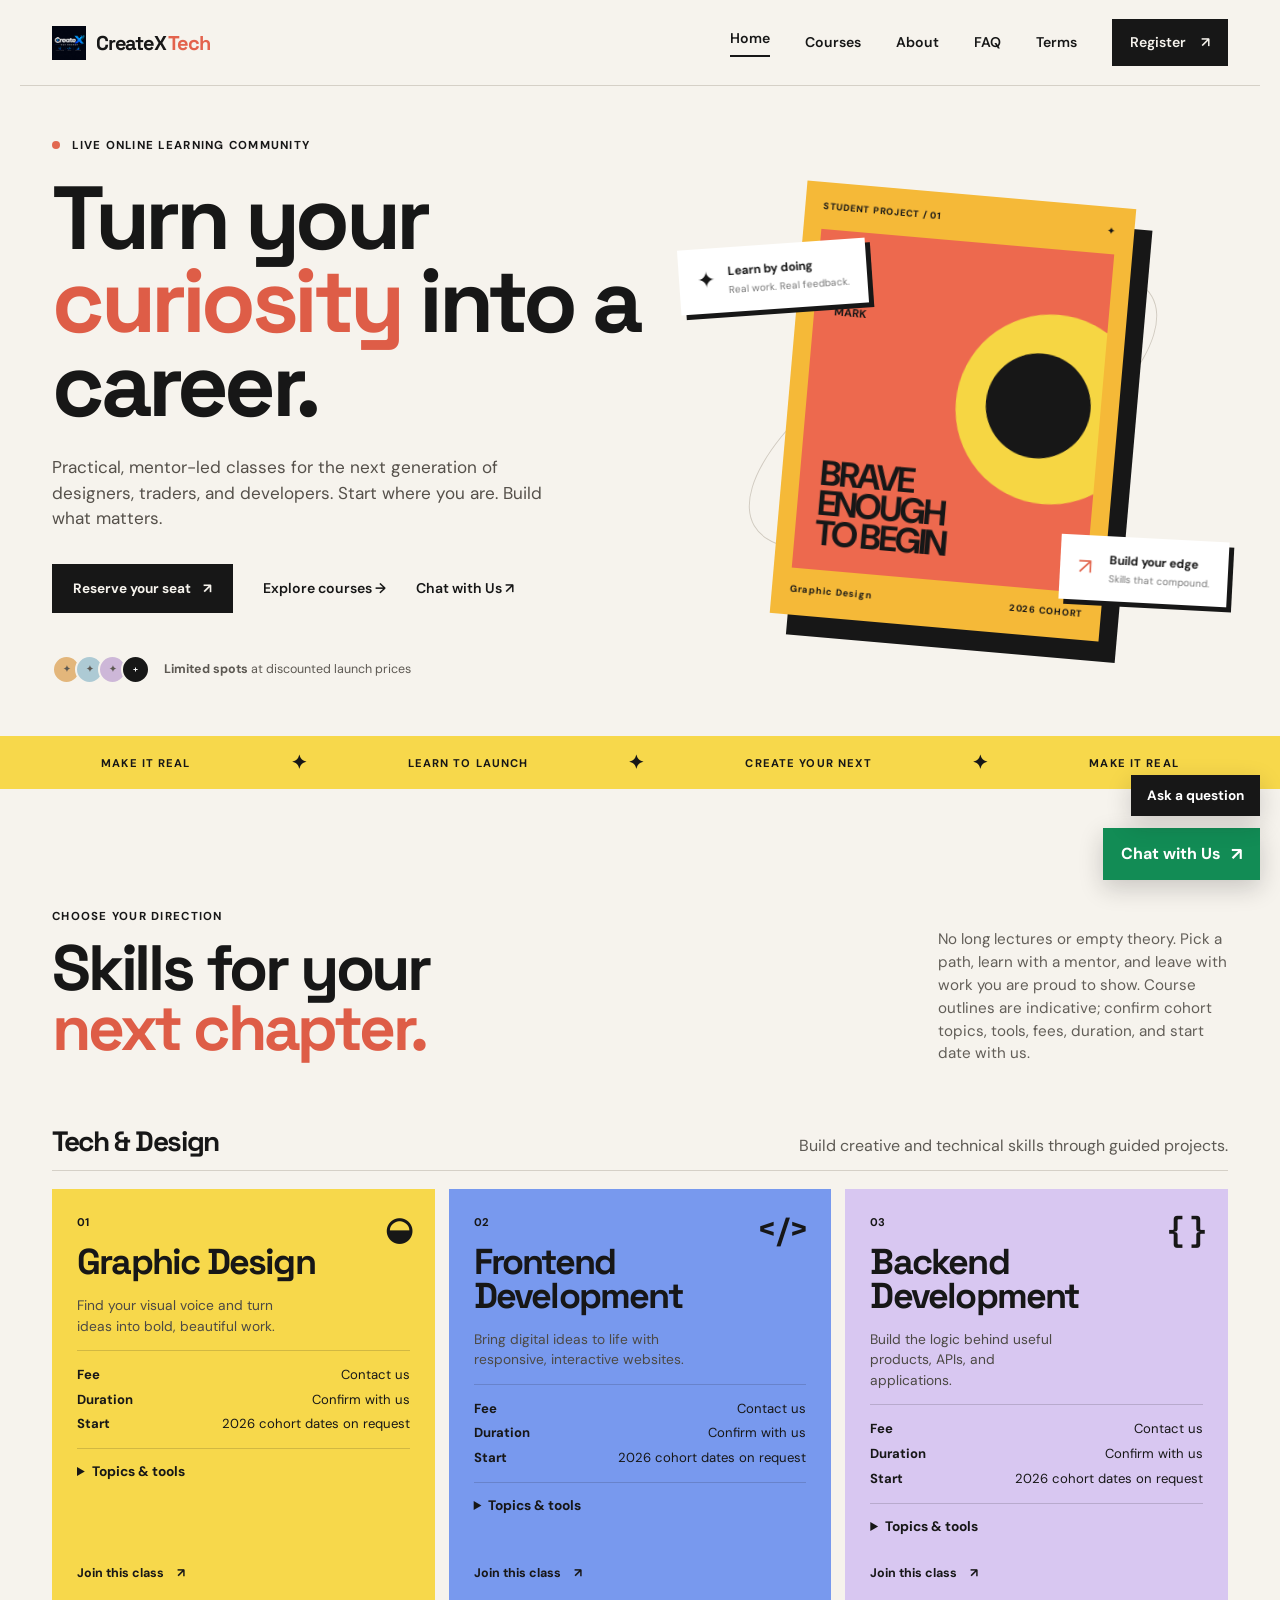
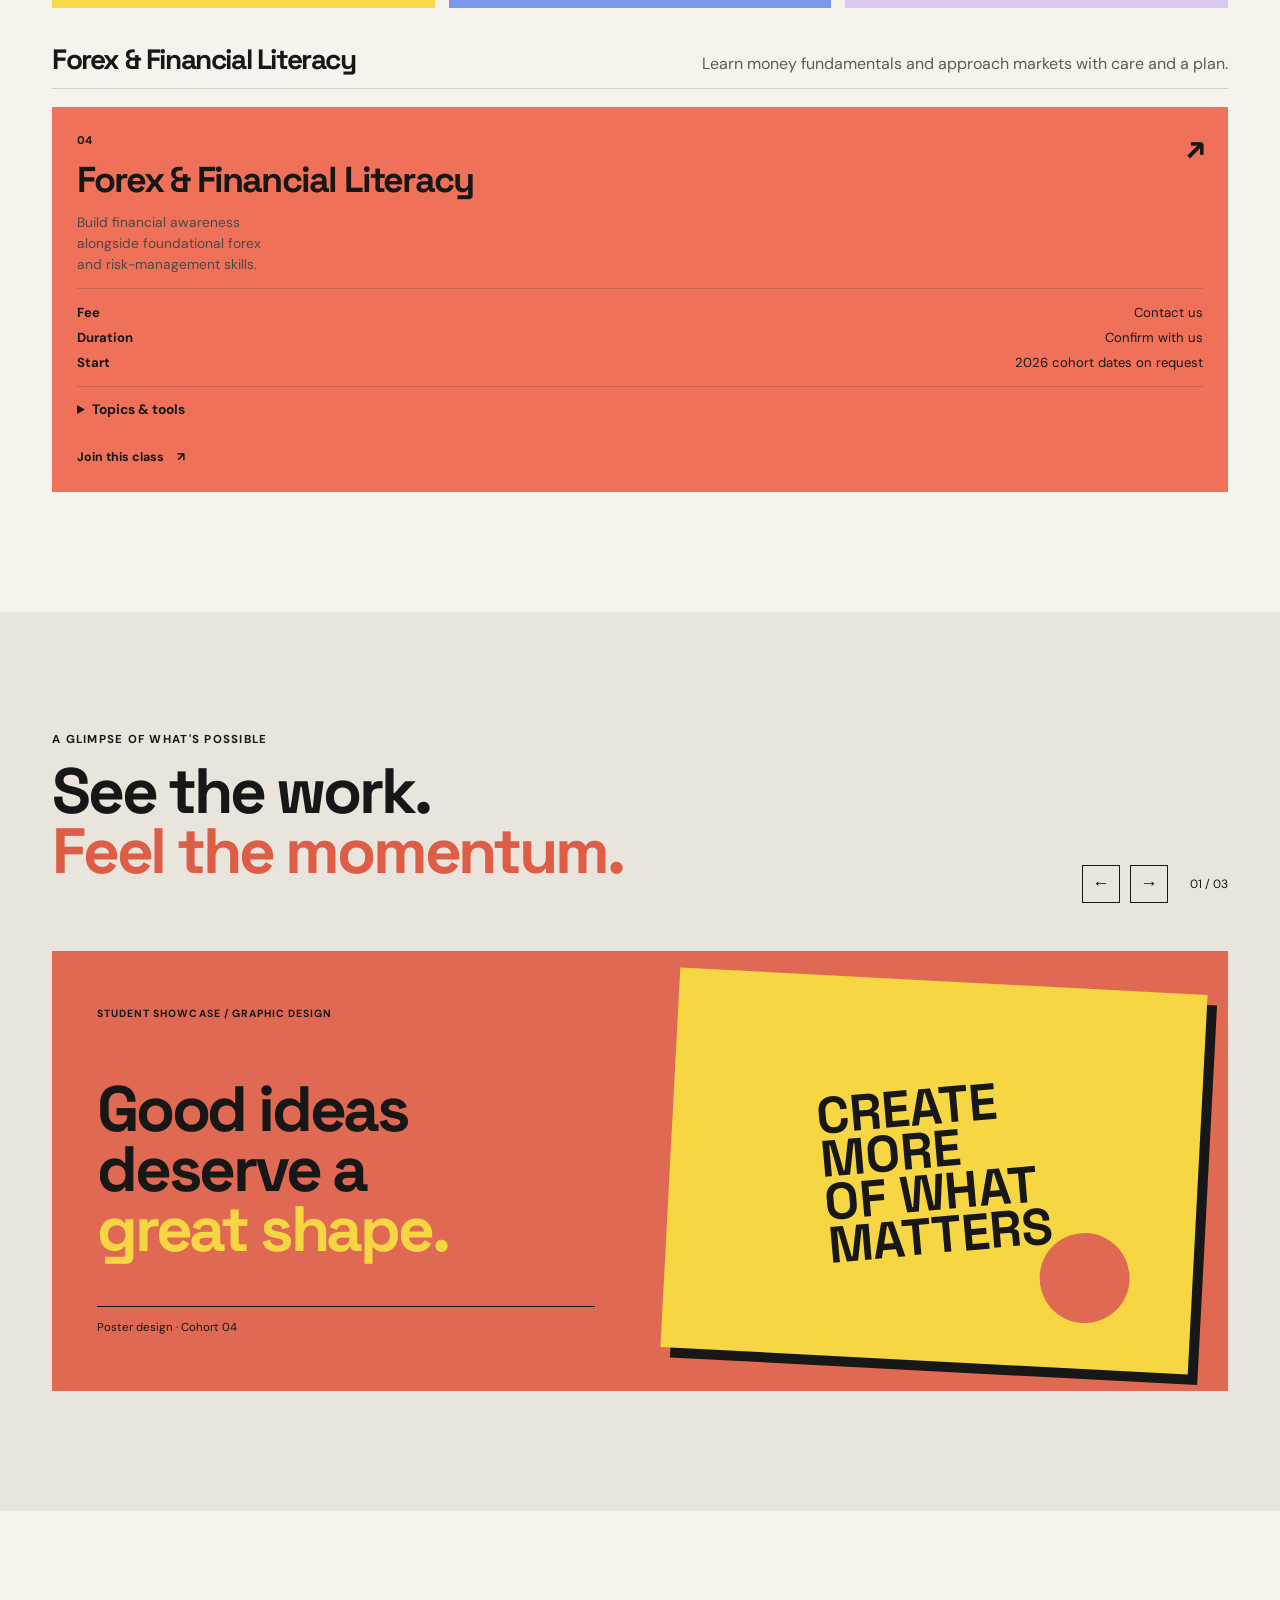
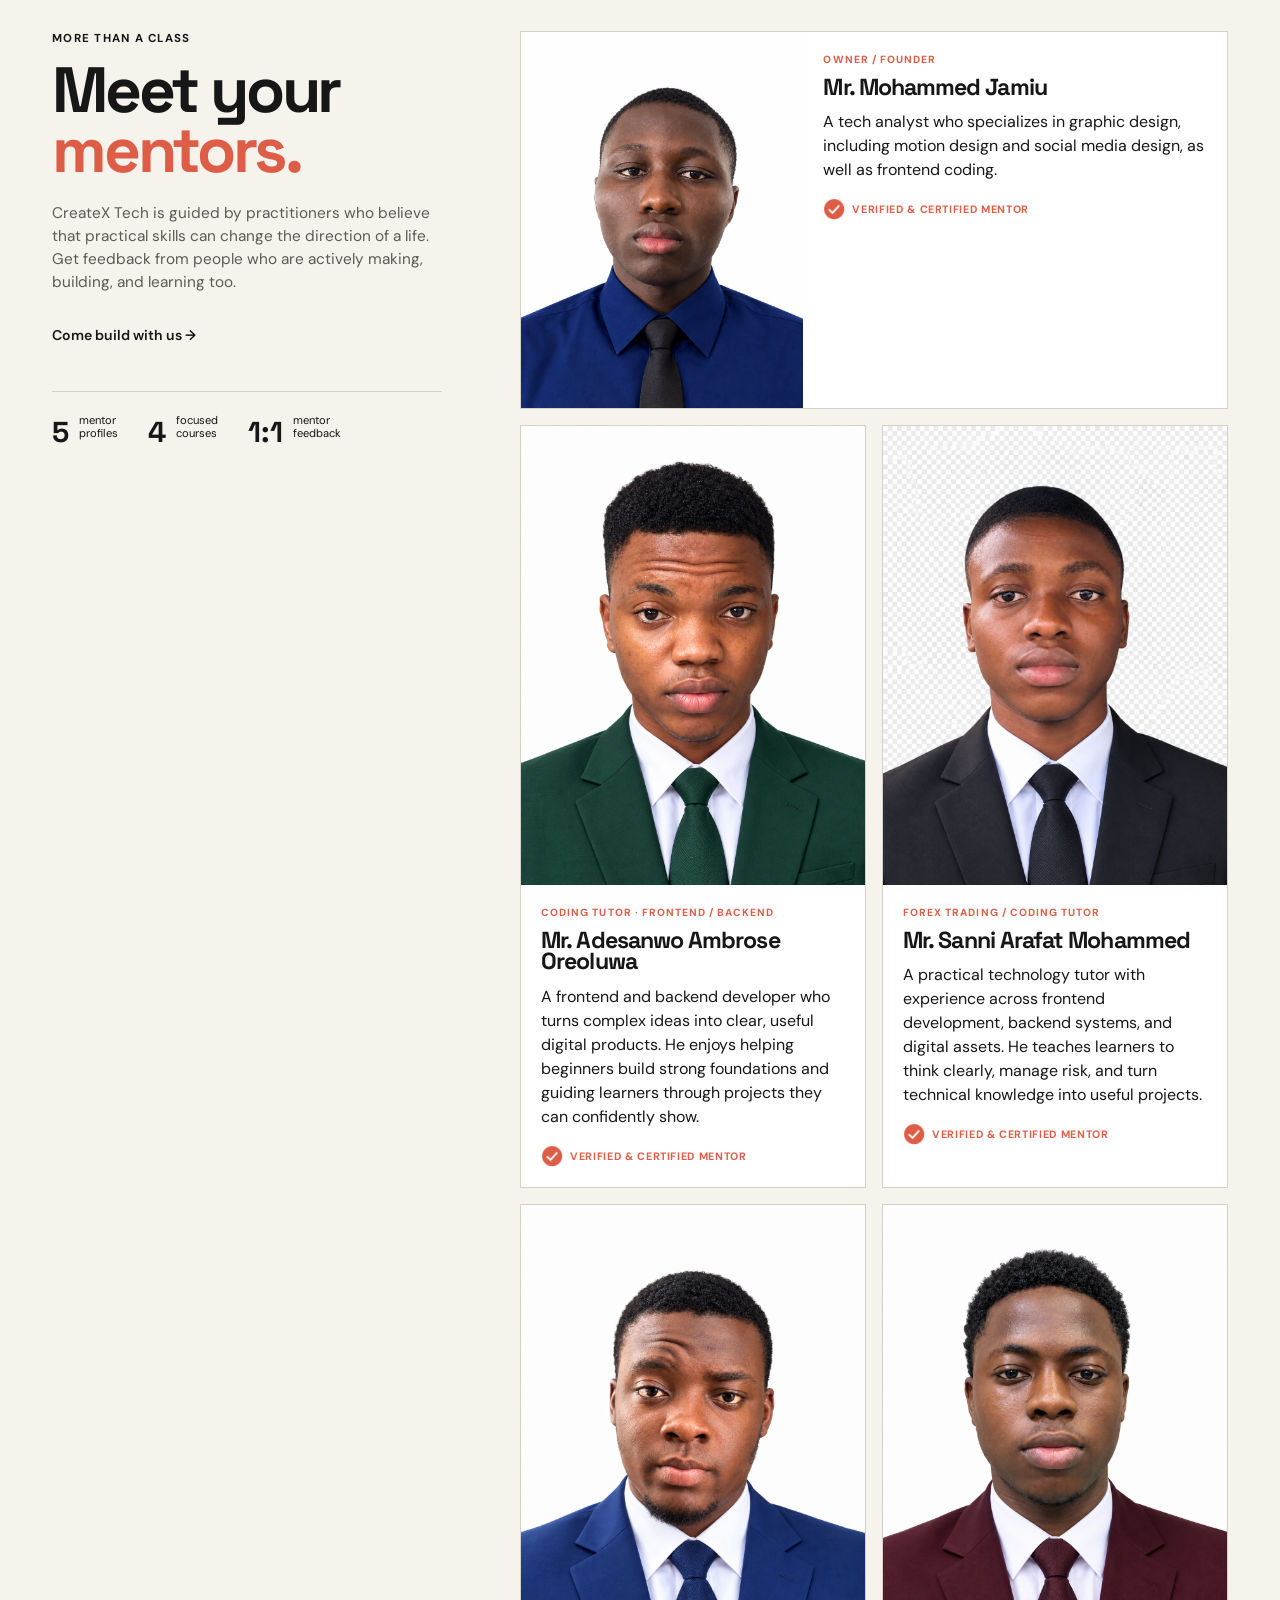
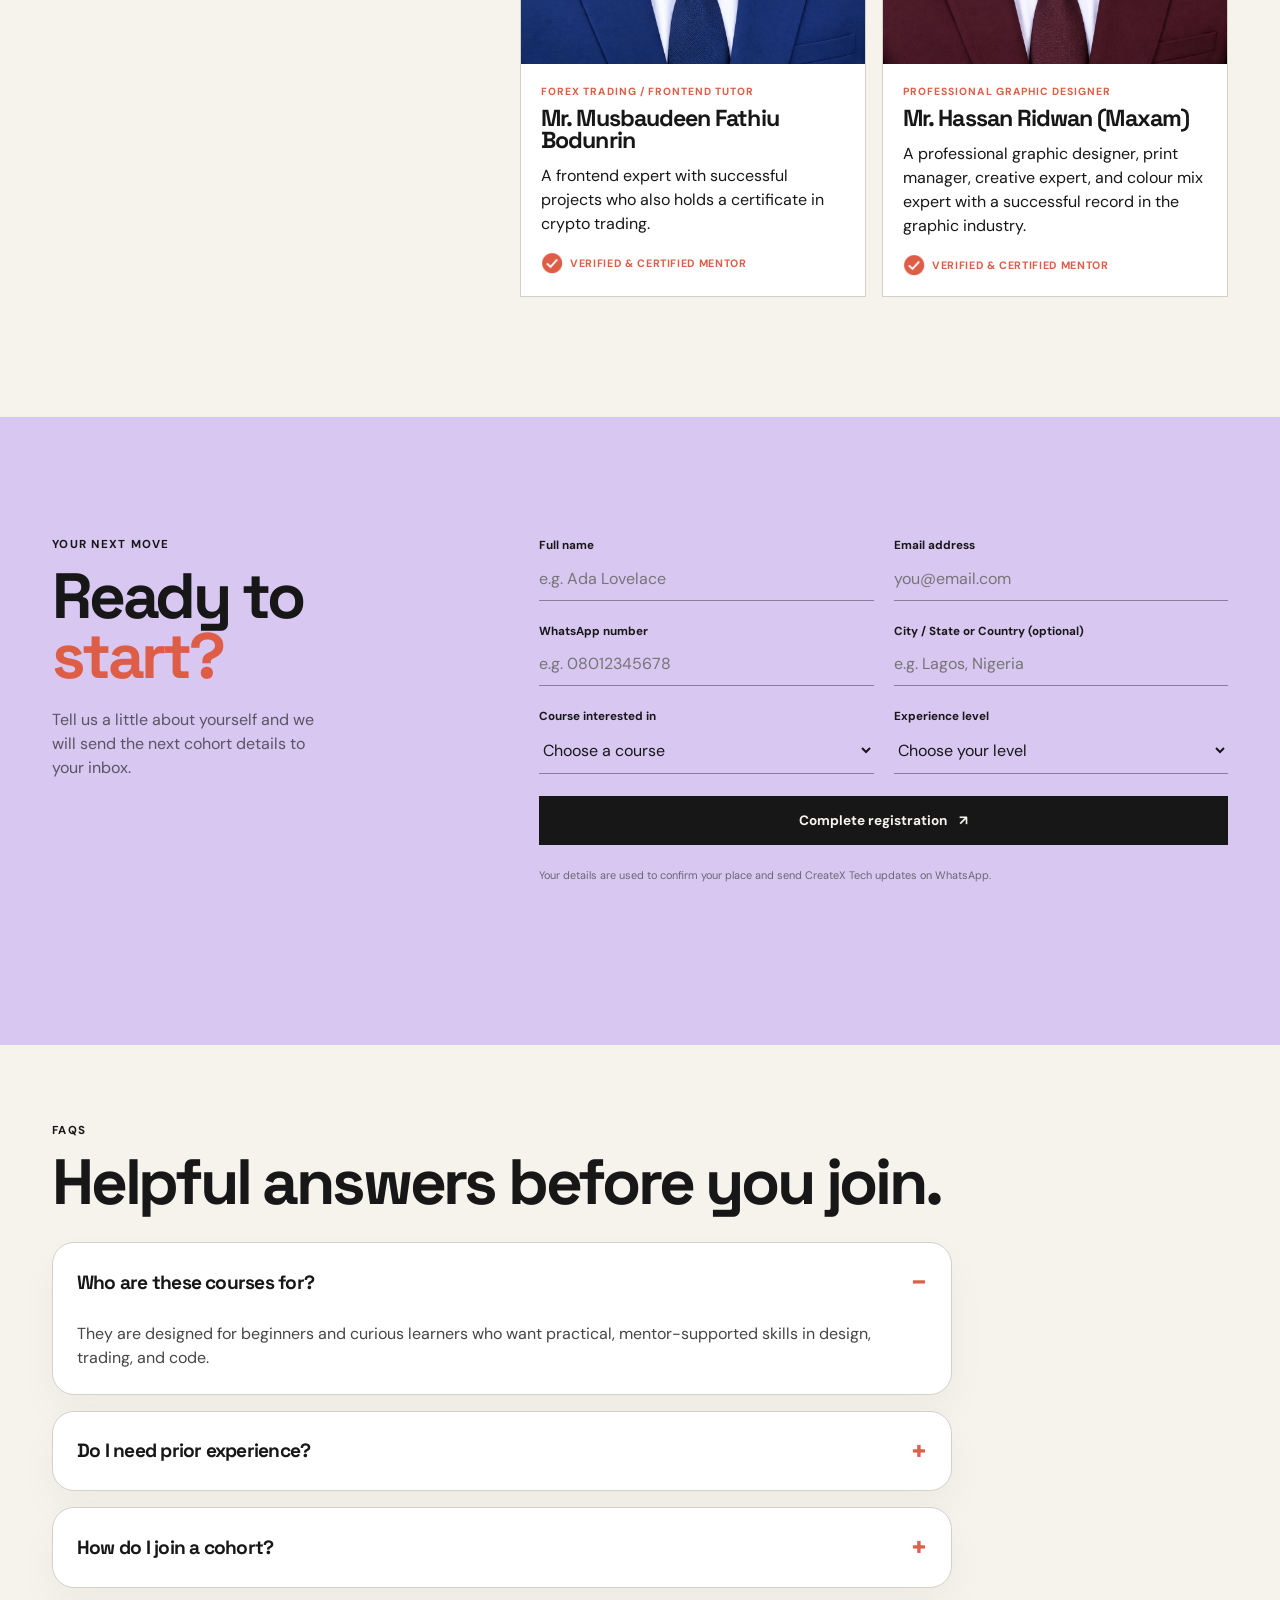
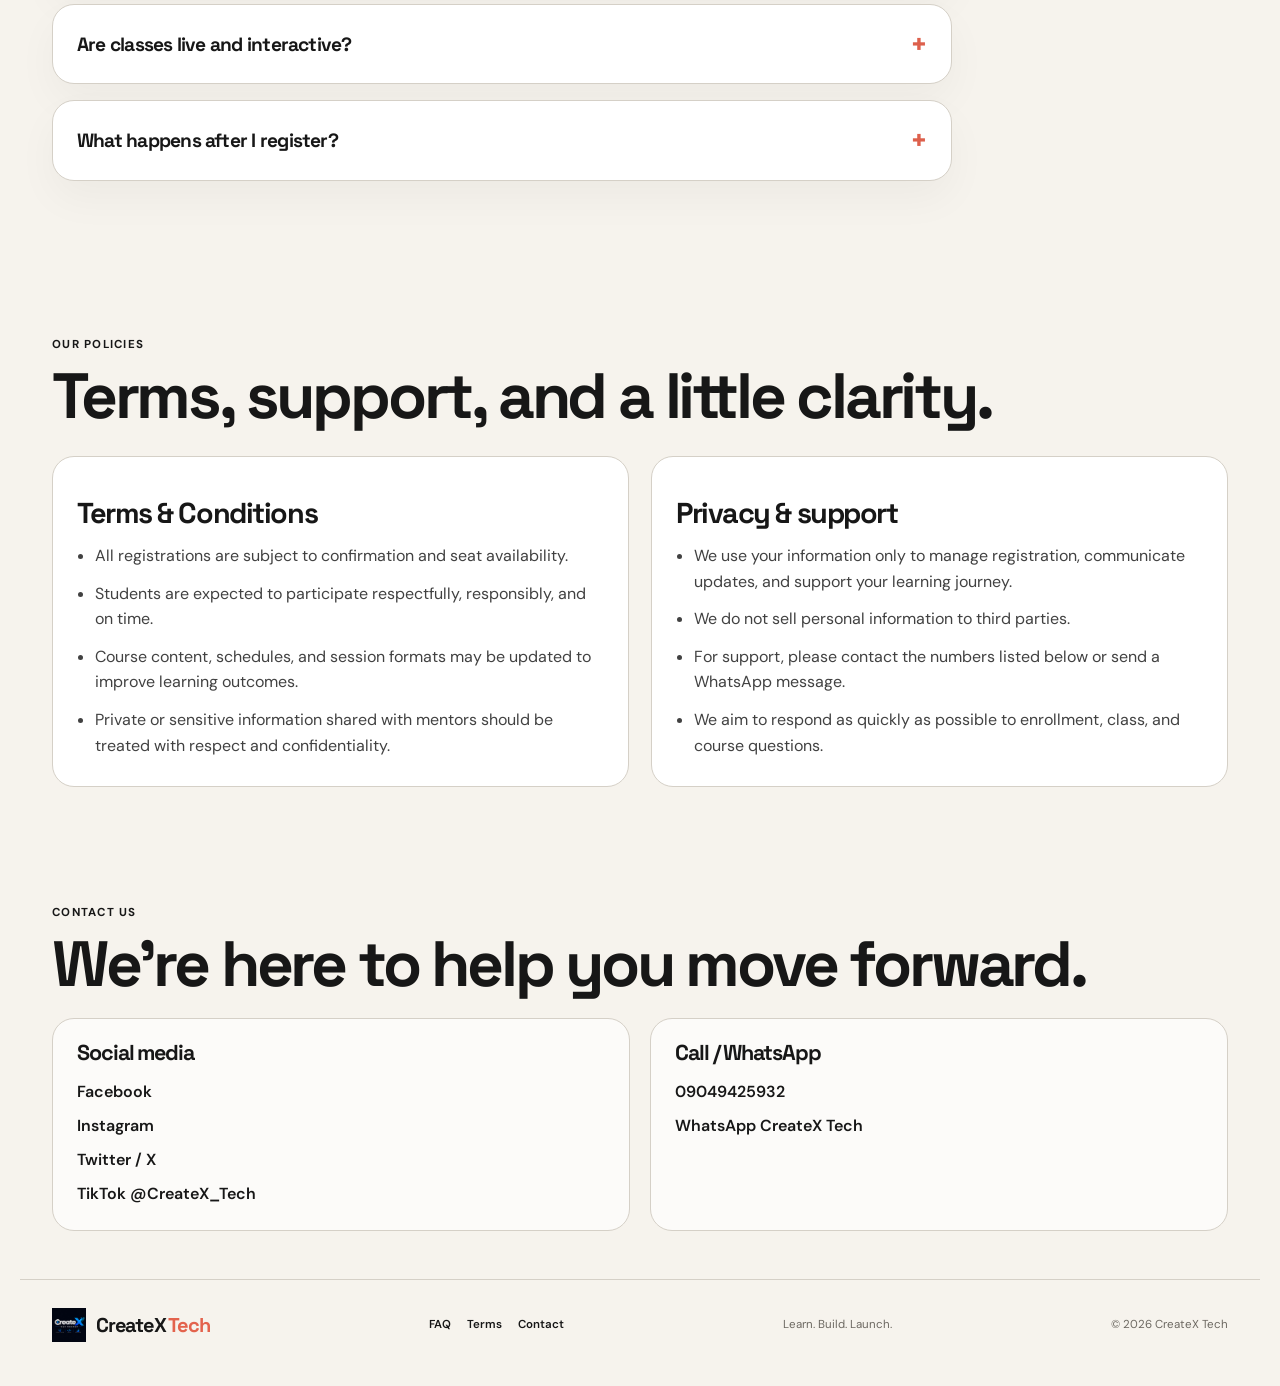
==== commit 8526b618: "Improve course pages and add FAQ chatbot" ====
--- a/index.html
+++ b/index.html
@@ -12,6 +12,8 @@
   <link href="https://fonts.googleapis.com/css2?family=DM+Sans:wght@400;500;600;700&family=Space+Grotesk:wght@500;600;700&display=swap" rel="stylesheet">
   <link rel="stylesheet" href="styles.css">
   <link rel="stylesheet" href="mentor.css">
+  <link rel="stylesheet" href="course-updates.css">
+  <link rel="stylesheet" href="chatbot.css">
   <link rel="stylesheet" href="logo.css">
 </head>
 <body>
@@ -34,12 +36,12 @@
         <p class="eyebrow"><span class="eyebrow-dot"></span> Live online learning community</p>
         <h1>Turn your <span>curiosity</span> into a career.</h1>
         <p class="hero-text">Practical, mentor-led classes for the next generation of designers, traders, and developers. Start where you are. Build what matters.</p>
-        <div class="hero-actions"><a class="button button-primary" href="#register">Reserve your seat <span>↗</span></a><a class="text-link" href="#courses">Explore courses <span>→</span></a></div>
+        <div class="hero-actions"><a class="button button-primary" href="#register">Reserve your seat <span>↗</span></a><a class="text-link" href="#courses">Explore courses <span>→</span></a><a class="text-link" href="https://wa.me/2349049425932" target="_blank" rel="noopener">Chat with Us <span>↗</span></a></div>
         <div class="hero-proof"><div class="avatar-stack"><span>✦</span><span>✦</span><span>✦</span><span>+</span></div><p><strong>Limited spots</strong> at discounted launch prices</p></div>
       </div>
       <div class="hero-visual" aria-label="Featured student work showcase">
         <div class="visual-orbit orbit-one"></div><div class="visual-orbit orbit-two"></div>
-        <div class="showcase-card showcase-main"><div class="showcase-top"><span class="mini-label">STUDENT PROJECT / 01</span><span class="mini-cross">✦</span></div><div class="poster-art"><span class="poster-small">MAKE<br>YOUR<br>MARK</span><strong>BRAVE<br>ENOUGH<br>TO BEGIN</strong><div class="poster-circle"></div></div><div class="showcase-bottom"><span>Graphic Design</span><span>2024 / 25</span></div></div>
+        <div class="showcase-card showcase-main"><div class="showcase-top"><span class="mini-label">STUDENT PROJECT / 01</span><span class="mini-cross">✦</span></div><div class="poster-art"><span class="poster-small">MAKE<br>YOUR<br>MARK</span><strong>BRAVE<br>ENOUGH<br>TO BEGIN</strong><div class="poster-circle"></div></div><div class="showcase-bottom"><span>Graphic Design</span><span>2026 COHORT</span></div></div>
         <div class="floating-note note-one"><span class="note-icon">✦</span><strong>Learn by doing</strong><small>Real work. Real feedback.</small></div>
         <div class="floating-note note-two"><span class="graph-icon">↗</span><strong>Build your edge</strong><small>Skills that compound.</small></div>
       </div>
@@ -48,12 +50,20 @@
     <section class="ticker" aria-label="CreateX Tech values"><div>MAKE IT REAL</div><span>✦</span><div>LEARN TO LAUNCH</div><span>✦</span><div>CREATE YOUR NEXT</div><span>✦</span><div>MAKE IT REAL</div></section>
 
     <section id="courses" class="section-shell section-block courses-section">
-      <div class="section-heading"><div><p class="eyebrow">Choose your direction</p><h2>Skills for your<br><span>next chapter.</span></h2></div><p class="section-intro">No long lectures or empty theory. Pick a path, learn with a mentor, and leave with work you are proud to show.</p></div>
-      <div class="course-grid">
-        <article class="course-card card-yellow"><div class="course-number">01</div><div class="course-symbol">◒</div><h3>Graphic<br>Design</h3><p>Find your visual voice and turn ideas into bold, beautiful work.</p><a href="#register" class="course-link">Join this class <span>↗</span></a></article>
-        <article class="course-card card-coral"><div class="course-number">02</div><div class="course-symbol">↗</div><h3>Forex<br>Trading</h3><p>Understand the market, manage risk, and trade with a clear plan.</p><a href="#register" class="course-link">Join this class <span>↗</span></a></article>
-        <article class="course-card card-blue"><div class="course-number">03</div><div class="course-symbol">&lt;/&gt;</div><h3>Frontend<br>Code</h3><p>Bring digital ideas to life with HTML, CSS, JavaScript, and more.</p><a href="#register" class="course-link">Join this class <span>↗</span></a></article>
-        <article class="course-card card-lilac"><div class="course-number">04</div><div class="course-symbol">{ }</div><h3>Backend<br>Code</h3><p>Build the logic behind useful products, APIs, and real applications.</p><a href="#register" class="course-link">Join this class <span>↗</span></a></article>
+      <div class="section-heading"><div><p class="eyebrow">Choose your direction</p><h2>Skills for your<br><span>next chapter.</span></h2></div><p class="section-intro">No long lectures or empty theory. Pick a path, learn with a mentor, and leave with work you are proud to show. Course outlines are indicative; confirm cohort topics, tools, fees, duration, and start date with us.</p></div>
+      <div class="course-group">
+        <div class="course-group-heading"><h3>Tech &amp; Design</h3><p>Build creative and technical skills through guided projects.</p></div>
+        <div class="course-grid">
+          <article class="course-card card-yellow"><div class="course-number">01</div><div class="course-symbol">◒</div><h3>Graphic Design</h3><p>Find your visual voice and turn ideas into bold, beautiful work.</p><div class="course-facts"><span><b>Fee</b> Contact us</span><span><b>Duration</b> Confirm with us</span><span><b>Start</b> 2026 cohort dates on request</span></div><details class="course-curriculum"><summary>Topics &amp; tools</summary><p>Design principles, typography, color, layout, branding, and social content. Tools: Canva, Adobe Photoshop, Illustrator, and Figma.</p></details><a href="#register" class="course-link">Join this class <span>↗</span></a></article>
+          <article class="course-card card-blue"><div class="course-number">02</div><div class="course-symbol">&lt;/&gt;</div><h3>Frontend Development</h3><p>Bring digital ideas to life with responsive, interactive websites.</p><div class="course-facts"><span><b>Fee</b> Contact us</span><span><b>Duration</b> Confirm with us</span><span><b>Start</b> 2026 cohort dates on request</span></div><details class="course-curriculum"><summary>Topics &amp; tools</summary><p>HTML, CSS, responsive layouts, JavaScript, accessibility, and publishing websites. Tools: VS Code, browser developer tools, Git, and GitHub.</p></details><a href="#register" class="course-link">Join this class <span>↗</span></a></article>
+          <article class="course-card card-lilac"><div class="course-number">03</div><div class="course-symbol">{ }</div><h3>Backend Development</h3><p>Build the logic behind useful products, APIs, and applications.</p><div class="course-facts"><span><b>Fee</b> Contact us</span><span><b>Duration</b> Confirm with us</span><span><b>Start</b> 2026 cohort dates on request</span></div><details class="course-curriculum"><summary>Topics &amp; tools</summary><p>Server-side fundamentals, APIs, data storage, authentication, and application structure. Tools and language are confirmed with the tutor for each cohort.</p></details><a href="#register" class="course-link">Join this class <span>↗</span></a></article>
+        </div>
+      </div>
+      <div class="course-group finance-group">
+        <div class="course-group-heading"><h3>Forex &amp; Financial Literacy</h3><p>Learn money fundamentals and approach markets with care and a plan.</p></div>
+        <div class="course-grid">
+          <article class="course-card card-coral"><div class="course-number">04</div><div class="course-symbol">↗</div><h3>Forex &amp; Financial Literacy</h3><p>Build financial awareness alongside foundational forex and risk-management skills.</p><div class="course-facts"><span><b>Fee</b> Contact us</span><span><b>Duration</b> Confirm with us</span><span><b>Start</b> 2026 cohort dates on request</span></div><details class="course-curriculum"><summary>Topics &amp; tools</summary><p>Budgeting, saving, financial goals, currency pairs, market basics, chart reading, and risk management. Tools: TradingView for chart practice; trading involves risk and no outcomes are guaranteed.</p></details><a href="#register" class="course-link">Join this class <span>↗</span></a></article>
+        </div>
       </div>
     </section>
 
@@ -61,10 +71,8 @@
 
     <section id="about" class="about-section section-shell section-block"><div class="about-intro"><p class="eyebrow">More than a class</p><h2>Meet your<br><span>mentors.</span></h2><p>CreateX Tech is guided by practitioners who believe that practical skills can change the direction of a life. Get feedback from people who are actively making, building, and learning too.</p><a class="text-link" href="#register">Come build with us <span>→</span></a><div class="about-stats"><div><strong>5</strong><span>mentor<br>profiles</span></div><div><strong>4</strong><span>focused<br>courses</span></div><div><strong>1:1</strong><span>mentor<br>feedback</span></div></div></div><div class="mentor-grid"><article class="mentor-card mentor-featured"><div class="mentor-photo"><img src="images/mentors/mohammed jamiu.jpeg" alt="Photo of Mr. Mohammed Jamiu" onerror="this.style.display='none'"><span>MJ</span></div><div class="mentor-details"><p class="mentor-role">Owner / Founder</p><h3>Mr. Mohammed Jamiu</h3><p>A tech analyst who specializes in graphic design, including motion design and social media design, as well as frontend coding.</p></div></article><article class="mentor-card"><div class="mentor-photo"><img src="images/mentors/adesanwo ambrose.png" alt="Photo of Mr. Adesanwo Ambrose Oreoluwa" onerror="this.style.display='none'"><span>AO</span></div><div class="mentor-details"><p class="mentor-role">Coding Tutor · Frontend / Backend</p><h3>Mr. Adesanwo Ambrose Oreoluwa</h3><p>A frontend and backend developer who turns complex ideas into clear, useful digital products. He enjoys helping beginners build strong foundations and guiding learners through projects they can confidently show.</p></div></article><article class="mentor-card"><div class="mentor-photo"><img src="images/mentors/sanni arafat.png" alt="Photo of Mr. Sanni Arafat Mohammed" onerror="this.style.display='none'"><span>SA</span></div><div class="mentor-details"><p class="mentor-role">Forex Trading / Coding Tutor</p><h3>Mr. Sanni Arafat Mohammed</h3><p>A practical technology tutor with experience across frontend development, backend systems, and digital assets. He teaches learners to think clearly, manage risk, and turn technical knowledge into useful projects.</p></div></article><article class="mentor-card"><div class="mentor-photo"><img src="images/mentors/musbaudeen fathiu.png" alt="Photo of Mr. Musbaudeen Fathiu Bodunrin" onerror="this.style.display='none'"><span>MF</span></div><div class="mentor-details"><p class="mentor-role">Forex Trading / Frontend Tutor</p><h3>Mr. Musbaudeen Fathiu Bodunrin</h3><p>A frontend expert with successful projects who also holds a certificate in crypto trading.</p></div></article><article class="mentor-card"><div class="mentor-photo"><img src="images/mentors/mentor-five.jpg" alt="Photo of Mentor Five" onerror="this.style.display='none'"><span>M5</span></div><div class="mentor-details"><p class="mentor-role">Mentor profile</p><h3>Mentor Five</h3><p>Add a short biography here when this mentor's details are ready.</p></div></article></div></section>
 
-    <section id="register" class="register-section section-shell section-block"><div class="register-heading"><p class="eyebrow">Your next move</p><h2>Ready to<br><span>start?</span></h2><p>Tell us a little about yourself and we will send the next cohort details to your inbox.</p></div><form id="registration-form" class="registration-form"><div class="form-row"><label>Full name<input type="text" name="fullname" placeholder="e.g. Ada Lovelace" required></label><label>Email address<input type="email" name="email" placeholder="you@email.com" required></label></div><div class="form-row"><label>WhatsApp number<input type="tel" name="whatsapp" placeholder="e.g. 08012345678" inputmode="tel" required></label><label>Home address<input type="text" name="address" placeholder="Where are you joining from?" required></label></div><div class="form-row"><label>Course interested in<select name="course" required><option value="" disabled selected>Choose a course</option><option>Graphic Design</option><option>Forex Trading</option><option>Coding (Frontend)</option><option>Coding (Backend)</option></select></label><label>Experience level<select name="experience" required><option value="" disabled selected>Choose your level</option><option>Beginner</option><option>Intermediate</option><option>Professional</option></select></label></div><button class="button button-dark" type="submit">Complete registration <span>↗</span></button><p class="form-note">Your details are used to confirm your place and send CreateX Tech updates on WhatsApp.</p><div class="form-success" role="status" aria-live="polite"></div></form></section>
+    <section id="register" class="register-section section-shell section-block"><div class="register-heading"><p class="eyebrow">Your next move</p><h2>Ready to<br><span>start?</span></h2><p>Tell us a little about yourself and we will send the next cohort details to your inbox.</p></div><form id="registration-form" class="registration-form"><div class="form-row"><label>Full name<input type="text" name="fullname" placeholder="e.g. Ada Lovelace" required></label><label>Email address<input type="email" name="email" placeholder="you@email.com" required></label></div><div class="form-row"><label>WhatsApp number<input type="tel" name="whatsapp" placeholder="e.g. 08012345678" inputmode="tel" required></label><label>City / State or Country (optional)<input type="text" name="location" placeholder="e.g. Lagos, Nigeria"></label></div><div class="form-row"><label>Course interested in<select name="course" required><option value="" disabled selected>Choose a course</option><option>Graphic Design</option><option>Forex &amp; Financial Literacy</option><option>Frontend Development</option><option>Backend Development</option></select></label><label>Experience level<select name="experience" required><option value="" disabled selected>Choose your level</option><option>Beginner</option><option>Intermediate</option><option>Professional</option></select></label></div><button class="button button-dark" type="submit">Complete registration <span>↗</span></button><p class="form-note">Your details are used to confirm your place and send CreateX Tech updates on WhatsApp.</p><div class="form-success" role="status" aria-live="polite"></div></form></section>
   </main>
-
-  <a id="admin-access" class="admin-access-trigger" href="admin.html" target="_blank" rel="noopener" aria-label="Open admin area">Admin</a>
 
   <section id="faq" class="section-shell faq-section">
     <div class="faq-header">
@@ -141,15 +149,23 @@
         <h3>Call / WhatsApp</h3>
         <ul class="contact-list">
           <li><a href="tel:+2349049425932">09049425932</a></li>
-          <li><a href="tel:+2348061964805">08061964805</a></li>
-          <li><a href="tel:+2349018297659">09018297659</a></li>
-          <li><a href="tel:+2347081404041">07081404041</a></li>
-          <li><a href="tel:+2349041447006">09041447006</a></li>
+          <li><a href="https://wa.me/2349049425932" target="_blank" rel="noopener">WhatsApp CreateX Tech</a></li>
         </ul>
       </div>
     </div>
   </section>
 
+  <div class="chatbot-widget">
+    <section id="chatbot-panel" class="chatbot-panel" role="dialog" aria-labelledby="chatbot-title" aria-describedby="chatbot-intro" hidden>
+      <header class="chatbot-header"><div><h2 id="chatbot-title">Quick answers</h2><p id="chatbot-intro">Ask about courses or joining CreateX Tech.</p></div><button id="chatbot-close" class="chatbot-close" type="button" aria-label="Close chat">×</button></header>
+      <div id="chatbot-transcript" class="chatbot-transcript" role="log" aria-live="polite" aria-relevant="additions"><p class="chatbot-message chatbot-message--bot">Hi! I can help with course options, registration, and common questions.</p></div>
+      <div class="chatbot-prompts" aria-label="Suggested questions"><button type="button" data-chat-question="What courses do you offer?">Courses</button><button type="button" data-chat-question="What are the fees and start dates?">Fees &amp; dates</button><button type="button" data-chat-question="How do I register?">Registration</button></div>
+      <form id="chatbot-form" class="chatbot-form"><input id="chatbot-input" type="text" maxlength="280" placeholder="Type a question..." aria-label="Type a question" required><button type="submit">Send</button></form>
+      <a class="chatbot-whatsapp" href="https://wa.me/2349049425932?text=Hello%20CreateX%20Tech%2C%20I%20have%20a%20question." target="_blank" rel="noopener">Talk to us on WhatsApp <span aria-hidden="true">↗</span></a>
+    </section>
+    <button id="chatbot-toggle" class="chatbot-toggle" type="button" aria-expanded="false" aria-controls="chatbot-panel">Ask a question</button>
+  </div>
+  <a class="whatsapp-float" href="https://wa.me/2349049425932" target="_blank" rel="noopener" aria-label="Chat with CreateX Tech on WhatsApp">Chat with Us <span aria-hidden="true">↗</span></a>
   <footer class="site-footer section-shell"><a class="brand" href="#home"><span class="brand-mark"><img src="logo.jpg.jpeg" alt="CreateX Tech logo"><span>CX</span></span><span>CreateX <em>Tech</em></span></a><div class="footer-links"><a href="#faq">FAQ</a><a href="#terms">Terms</a><a href="#contact">Contact</a></div><p>Learn. Build. Launch.</p><p>© 2026 CreateX Tech</p></footer>
   <script src="script.js"></script>
 </body>
--- a/course-updates.css
+++ b/course-updates.css
@@ -0,0 +1 @@
+.hero{overflow-x:clip}.course-group{margin-top:38px}.course-group-heading{display:flex;align-items:baseline;justify-content:space-between;gap:18px;margin-bottom:18px;border-bottom:1px solid var(--line);padding-bottom:12px}.course-group-heading h3{font-size:1.75rem;margin:0}.course-group-heading p{margin:0;color:#5d5a54}.course-group .course-grid{grid-template-columns:repeat(3,minmax(0,1fr))}.finance-group .course-grid{grid-template-columns:minmax(0,1fr)}.course-group .course-card{display:flex;flex-direction:column;min-height:0;height:100%;overflow:visible}.course-facts{display:grid;gap:5px;padding:14px 0;border-top:1px solid rgba(23,23,23,.16);font-size:.82rem}.course-facts span{display:flex;justify-content:space-between;gap:8px}.course-facts b{font-weight:700}.course-curriculum{border-top:1px solid rgba(23,23,23,.16);padding:12px 0;font-size:.86rem}.course-curriculum summary{font-weight:700;cursor:pointer}.course-curriculum p{margin:10px 0 0;line-height:1.6}.course-group .course-link{position:static;display:inline-block;margin-top:auto;padding-top:16px}.whatsapp-float{position:fixed;right:20px;bottom:20px;z-index:50;display:inline-flex;align-items:center;gap:10px;padding:13px 18px;background:#128c55;color:#fff;text-decoration:none;font-weight:700;box-shadow:0 8px 24px rgba(23,23,23,.2)}.whatsapp-float:hover{background:#0d7546}.whatsapp-float span{font-size:1.1em}@media(max-width:960px){.course-group .course-grid{grid-template-columns:repeat(2,minmax(0,1fr))}}@media(max-width:760px){.course-group-heading{display:block}.course-group-heading p{margin-top:8px}.whatsapp-float{right:12px;bottom:12px;padding:11px 14px}}@media(max-width:560px){.course-group .course-grid,.finance-group .course-grid{grid-template-columns:minmax(0,1fr)}}
--- a/chatbot.css
+++ b/chatbot.css
@@ -0,0 +1 @@
+.chatbot-widget{position:fixed;right:20px;bottom:84px;z-index:60;display:flex;flex-direction:column;align-items:flex-end;gap:10px}.chatbot-toggle,.chatbot-form button{border:0;background:#171717;color:#fff;padding:12px 16px;font:700 .85rem 'DM Sans',sans-serif;cursor:pointer}.chatbot-toggle{box-shadow:0 8px 24px rgba(23,23,23,.18)}.chatbot-panel{width:min(360px,calc(100vw - 28px));max-height:min(560px,calc(100vh - 150px));display:flex;flex-direction:column;overflow:hidden;background:#fff;border:1px solid var(--line);box-shadow:0 16px 44px rgba(23,23,23,.2)}.chatbot-panel[hidden]{display:none}.chatbot-header{display:flex;justify-content:space-between;align-items:flex-start;gap:14px;padding:16px 18px;background:#f6f3ed;border-bottom:1px solid var(--line)}.chatbot-header h2{font:700 1.2rem 'Space Grotesk',sans-serif;letter-spacing:0;margin:0 0 3px}.chatbot-header p{margin:0;color:#5d5a54;font-size:.78rem}.chatbot-close{width:32px;height:32px;border:0;background:transparent;color:#171717;font-size:1.5rem;line-height:1;cursor:pointer}.chatbot-transcript{display:flex;flex-direction:column;gap:10px;min-height:110px;max-height:250px;overflow-y:auto;padding:16px}.chatbot-message{max-width:88%;margin:0;padding:10px 12px;font-size:.84rem;line-height:1.45}.chatbot-message--bot{align-self:flex-start;background:#f1eee7}.chatbot-message--user{align-self:flex-end;background:#d8e8df}.chatbot-prompts{display:flex;flex-wrap:wrap;gap:7px;padding:0 16px 12px}.chatbot-prompts button{border:1px solid #d5d0c7;background:#fff;padding:7px 9px;color:#171717;font:600 .72rem 'DM Sans',sans-serif;cursor:pointer}.chatbot-prompts button:hover,.chatbot-prompts button:focus-visible{background:#f6f3ed}.chatbot-form{display:flex;gap:8px;padding:0 16px 12px}.chatbot-form input{min-width:0;flex:1;padding:10px;border:1px solid #bcb6ab;font:400 .85rem 'DM Sans',sans-serif}.chatbot-form button{padding:10px 14px}.chatbot-whatsapp{display:block;padding:11px 16px;border-top:1px solid var(--line);color:#087747;font-size:.8rem;font-weight:700;text-decoration:none}.chatbot-whatsapp span{margin-left:6px}.chatbot-widget :focus-visible{outline:3px solid #e3634d;outline-offset:2px}@media(max-width:760px){.chatbot-widget{right:12px;bottom:78px}.chatbot-panel{max-height:calc(100vh - 145px)}}
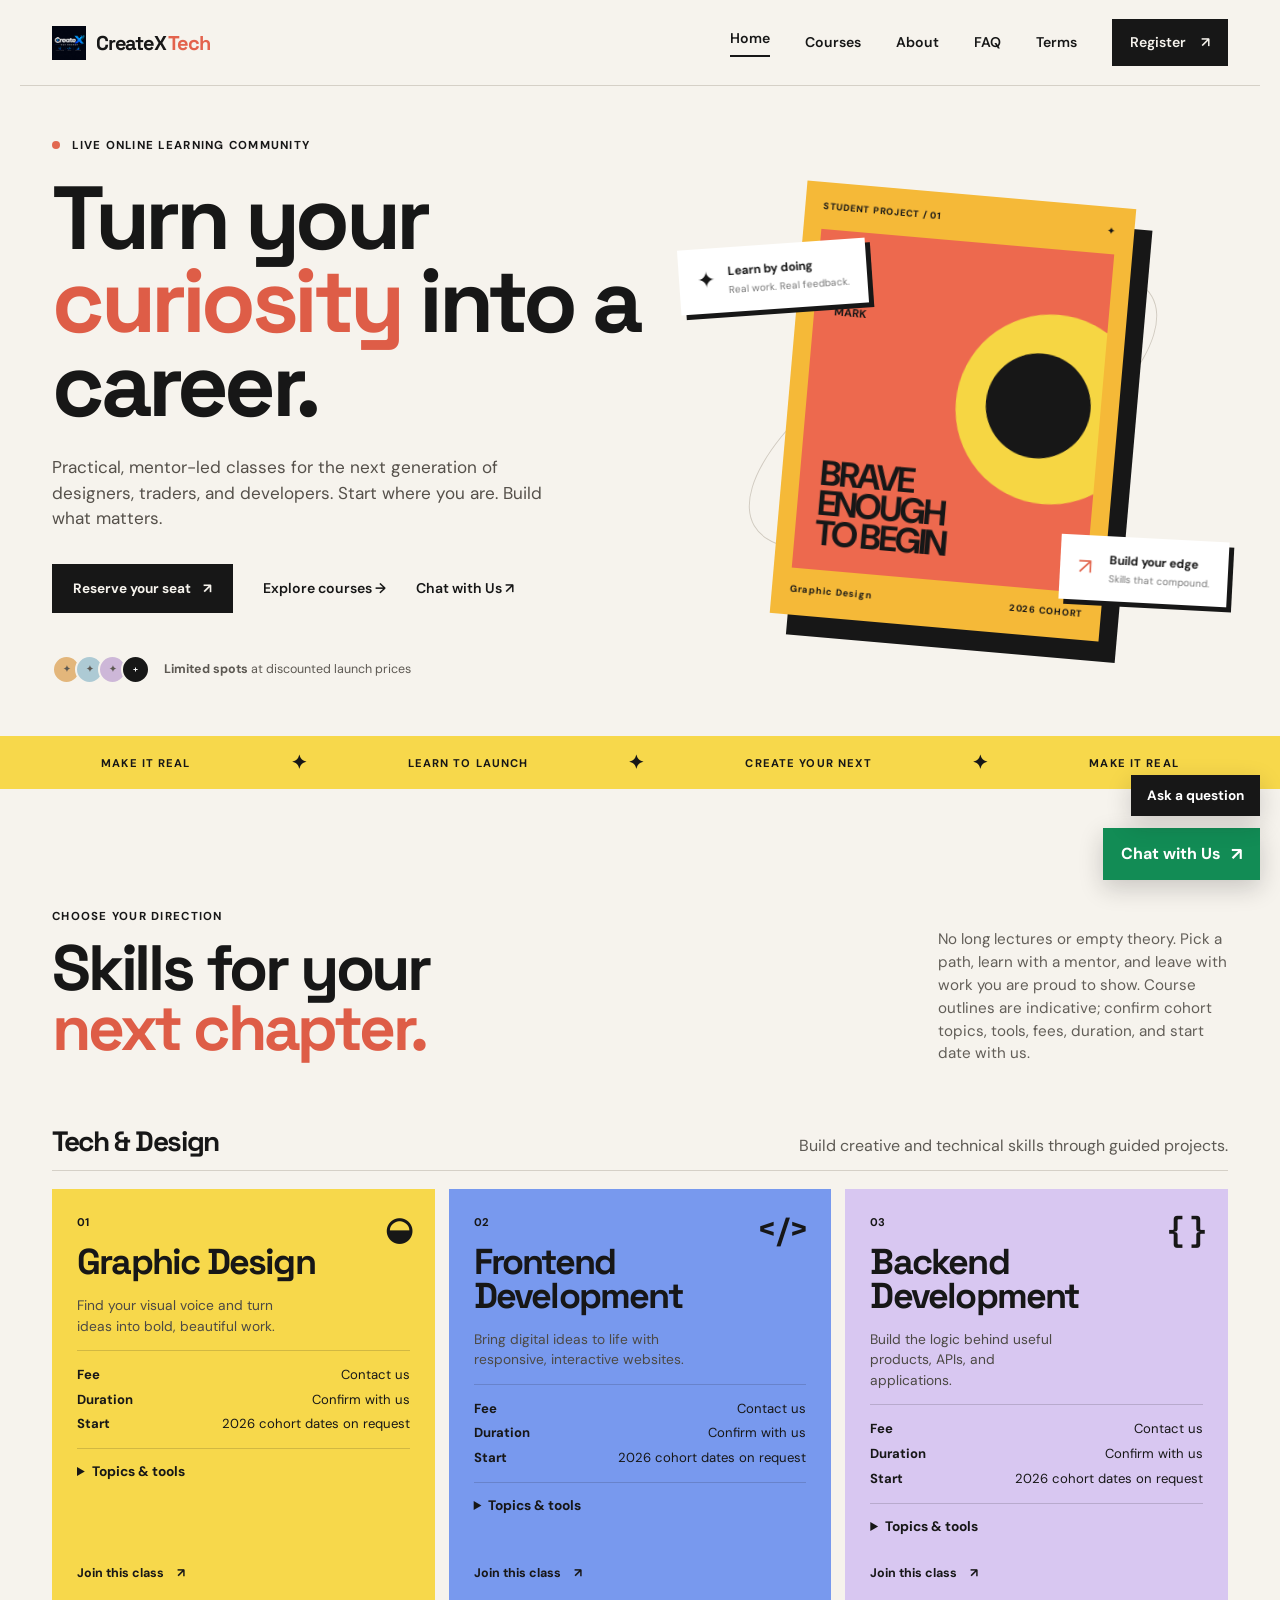
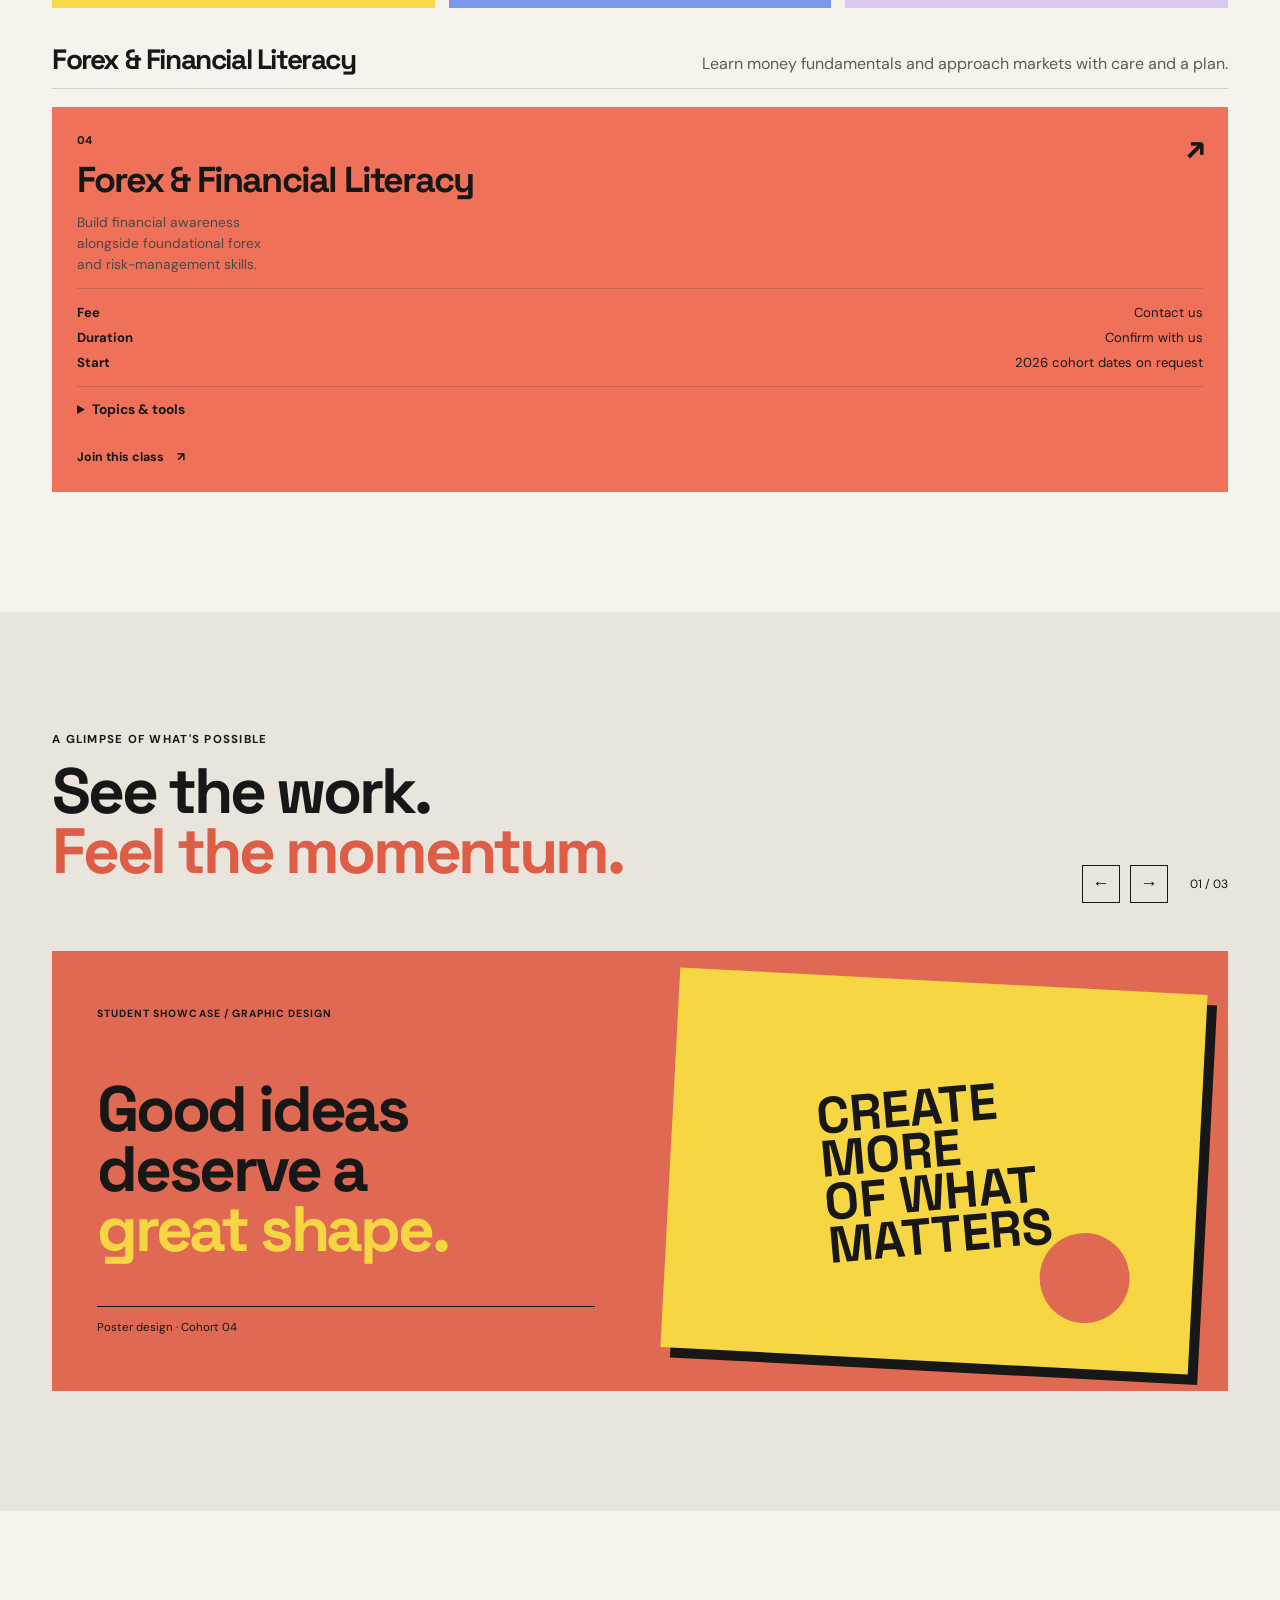
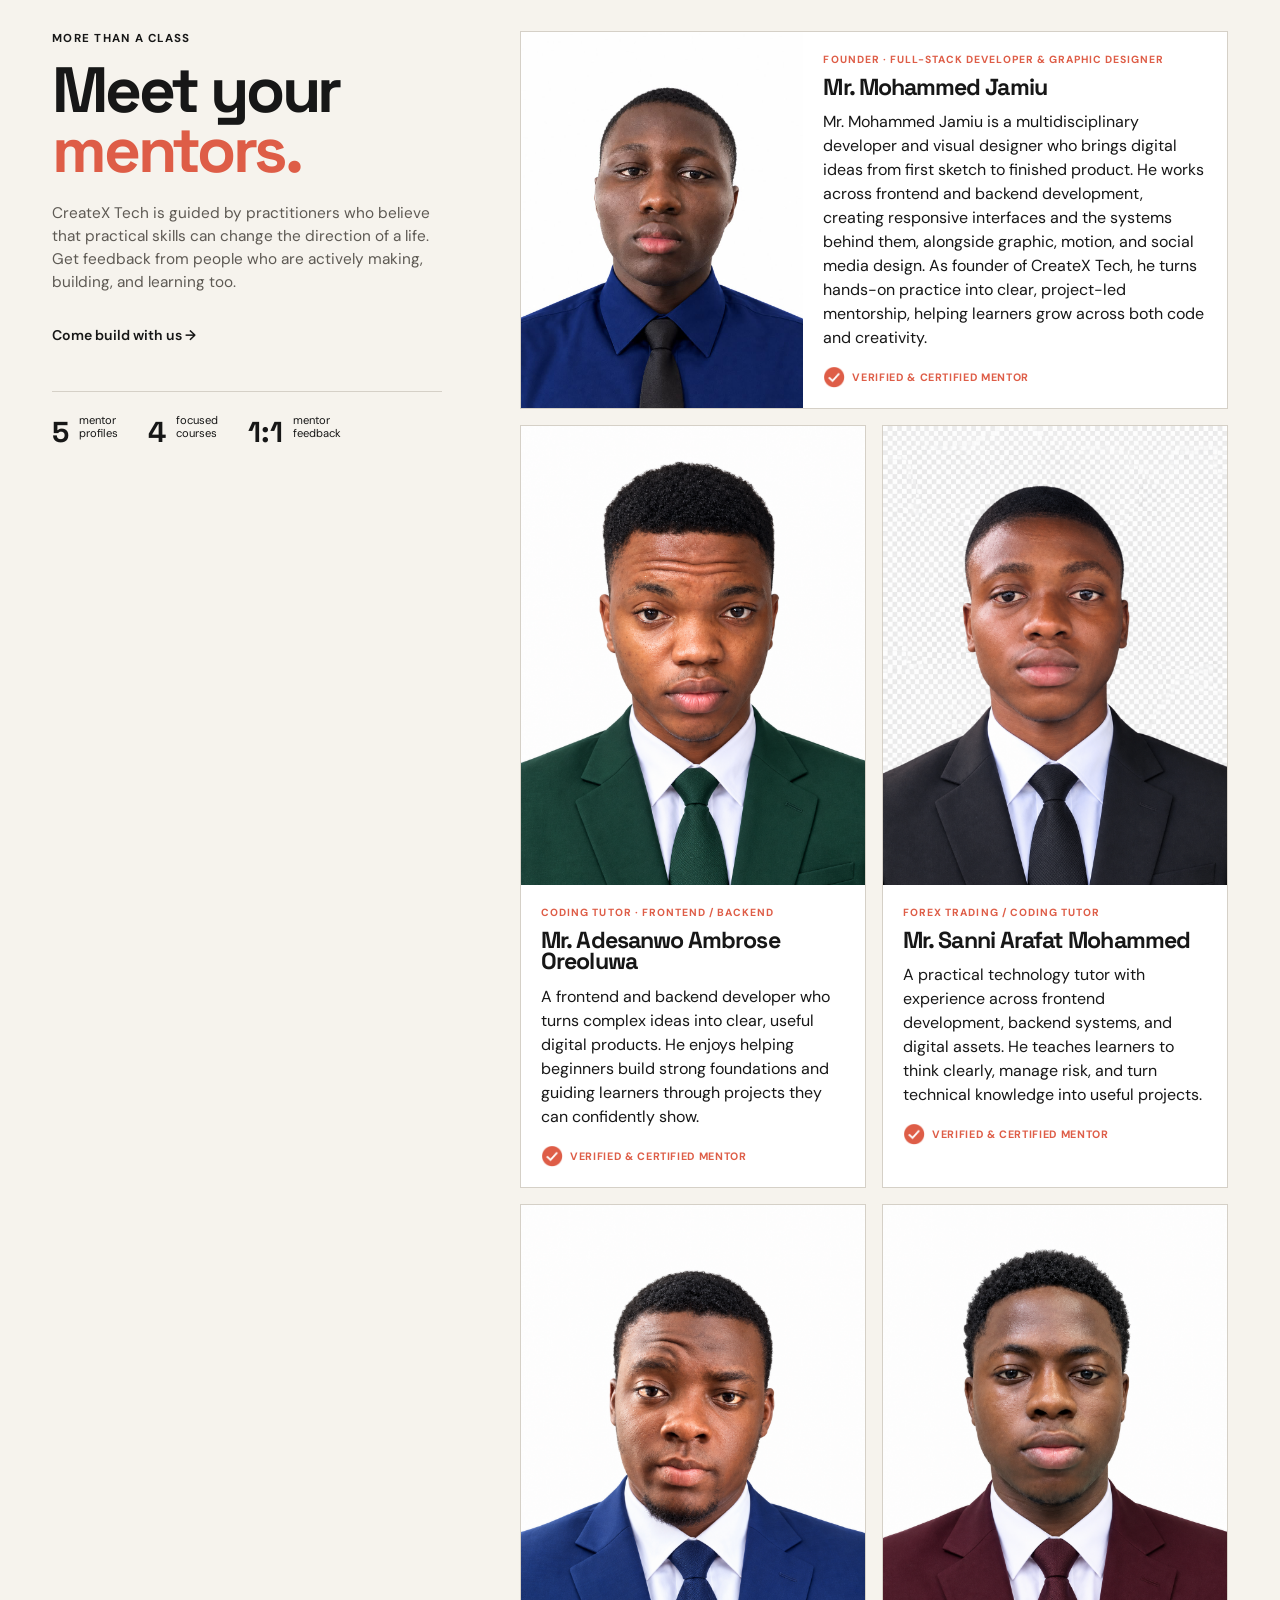
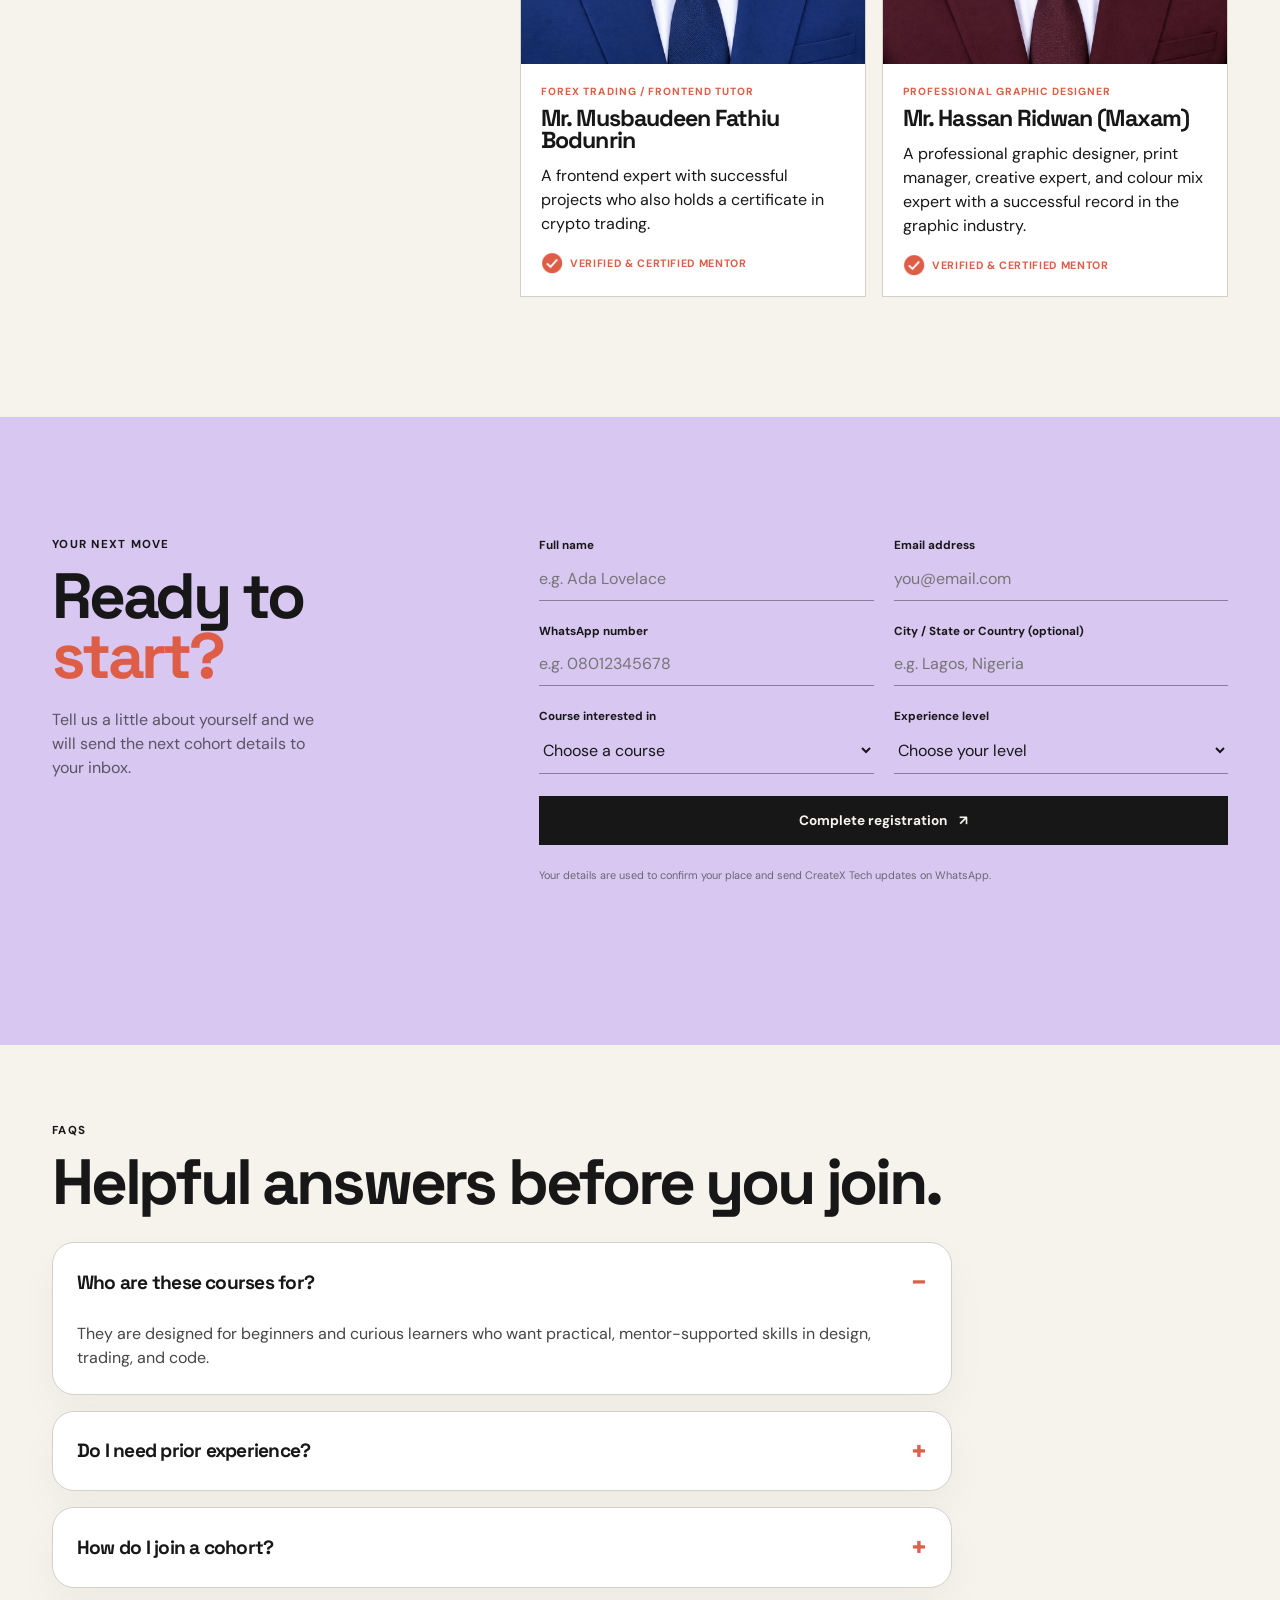
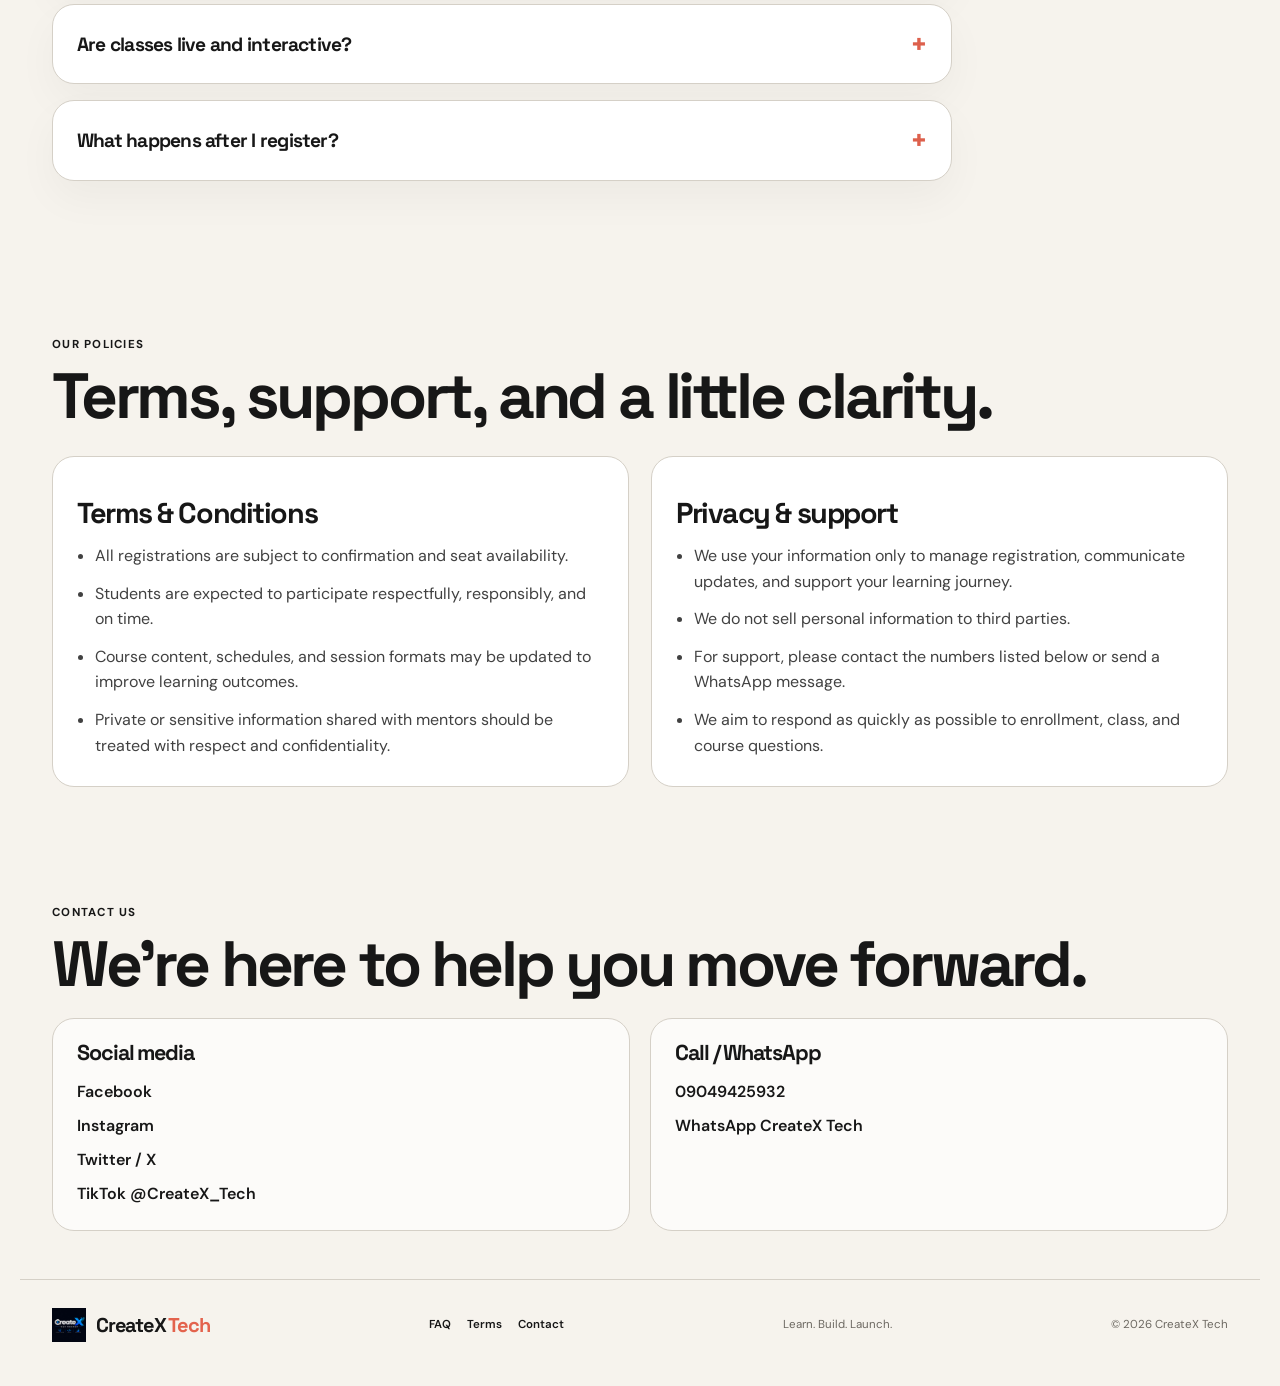
==== commit 99cf9913: "Polish founder profile biography" ====
--- a/index.html
+++ b/index.html
@@ -69,7 +69,7 @@
 
     <section class="work-section section-shell section-block"><div class="section-heading work-heading"><div><p class="eyebrow">A glimpse of what's possible</p><h2>See the work.<br><span>Feel the momentum.</span></h2></div><div class="slider-controls"><button class="slider-button previous" aria-label="Previous sample">←</button><button class="slider-button next" aria-label="Next sample">→</button><p><span class="slide-current">01</span> / 03</p></div></div><div class="slider-window"><div class="slides"><article class="slide slide-design"><div class="slide-copy"><p class="slide-kicker">STUDENT SHOWCASE / GRAPHIC DESIGN</p><h3>Good ideas<br>deserve a<br><i>great shape.</i></h3><span class="slide-tag">Poster design · Cohort 04</span></div><div class="slide-art design-art"><span>CREATE<br>MORE<br>OF WHAT<br>MATTERS</span><div></div></div></article><article class="slide slide-trading"><div class="slide-copy"><p class="slide-kicker">STUDENT SHOWCASE / FOREX TRADING</p><h3>Read the<br>pattern.<br><i>Make the move.</i></h3><span class="slide-tag">Market analysis · Cohort 03</span></div><div class="slide-art trading-art"><div class="chart-line"></div><span>EUR / USD<br><b>+2.84%</b></span></div></article><article class="slide slide-code"><div class="slide-copy"><p class="slide-kicker">STUDENT SHOWCASE / FRONTEND CODE</p><h3>Ideas become<br>real when<br><i>you ship.</i></h3><span class="slide-tag">Portfolio build · Cohort 02</span></div><div class="slide-art code-art"><code>&lt;section class="future"&gt;<br>&nbsp; buildSomething();<br>&nbsp; keepGoing();<br>&lt;/section&gt;</code><span>01 / 03</span></div></article></div></div></section>
 
-    <section id="about" class="about-section section-shell section-block"><div class="about-intro"><p class="eyebrow">More than a class</p><h2>Meet your<br><span>mentors.</span></h2><p>CreateX Tech is guided by practitioners who believe that practical skills can change the direction of a life. Get feedback from people who are actively making, building, and learning too.</p><a class="text-link" href="#register">Come build with us <span>→</span></a><div class="about-stats"><div><strong>5</strong><span>mentor<br>profiles</span></div><div><strong>4</strong><span>focused<br>courses</span></div><div><strong>1:1</strong><span>mentor<br>feedback</span></div></div></div><div class="mentor-grid"><article class="mentor-card mentor-featured"><div class="mentor-photo"><img src="images/mentors/mohammed jamiu.jpeg" alt="Photo of Mr. Mohammed Jamiu" onerror="this.style.display='none'"><span>MJ</span></div><div class="mentor-details"><p class="mentor-role">Owner / Founder</p><h3>Mr. Mohammed Jamiu</h3><p>A tech analyst who specializes in graphic design, including motion design and social media design, as well as frontend coding.</p></div></article><article class="mentor-card"><div class="mentor-photo"><img src="images/mentors/adesanwo ambrose.png" alt="Photo of Mr. Adesanwo Ambrose Oreoluwa" onerror="this.style.display='none'"><span>AO</span></div><div class="mentor-details"><p class="mentor-role">Coding Tutor · Frontend / Backend</p><h3>Mr. Adesanwo Ambrose Oreoluwa</h3><p>A frontend and backend developer who turns complex ideas into clear, useful digital products. He enjoys helping beginners build strong foundations and guiding learners through projects they can confidently show.</p></div></article><article class="mentor-card"><div class="mentor-photo"><img src="images/mentors/sanni arafat.png" alt="Photo of Mr. Sanni Arafat Mohammed" onerror="this.style.display='none'"><span>SA</span></div><div class="mentor-details"><p class="mentor-role">Forex Trading / Coding Tutor</p><h3>Mr. Sanni Arafat Mohammed</h3><p>A practical technology tutor with experience across frontend development, backend systems, and digital assets. He teaches learners to think clearly, manage risk, and turn technical knowledge into useful projects.</p></div></article><article class="mentor-card"><div class="mentor-photo"><img src="images/mentors/musbaudeen fathiu.png" alt="Photo of Mr. Musbaudeen Fathiu Bodunrin" onerror="this.style.display='none'"><span>MF</span></div><div class="mentor-details"><p class="mentor-role">Forex Trading / Frontend Tutor</p><h3>Mr. Musbaudeen Fathiu Bodunrin</h3><p>A frontend expert with successful projects who also holds a certificate in crypto trading.</p></div></article><article class="mentor-card"><div class="mentor-photo"><img src="images/mentors/mentor-five.jpg" alt="Photo of Mentor Five" onerror="this.style.display='none'"><span>M5</span></div><div class="mentor-details"><p class="mentor-role">Mentor profile</p><h3>Mentor Five</h3><p>Add a short biography here when this mentor's details are ready.</p></div></article></div></section>
+    <section id="about" class="about-section section-shell section-block"><div class="about-intro"><p class="eyebrow">More than a class</p><h2>Meet your<br><span>mentors.</span></h2><p>CreateX Tech is guided by practitioners who believe that practical skills can change the direction of a life. Get feedback from people who are actively making, building, and learning too.</p><a class="text-link" href="#register">Come build with us <span>→</span></a><div class="about-stats"><div><strong>5</strong><span>mentor<br>profiles</span></div><div><strong>4</strong><span>focused<br>courses</span></div><div><strong>1:1</strong><span>mentor<br>feedback</span></div></div></div><div class="mentor-grid"><article class="mentor-card mentor-featured"><div class="mentor-photo"><img src="images/mentors/mohammed jamiu.jpeg" alt="Photo of Mr. Mohammed Jamiu" onerror="this.style.display='none'"><span>MJ</span></div><div class="mentor-details"><p class="mentor-role">Founder · Full-Stack Developer &amp; Graphic Designer</p><h3>Mr. Mohammed Jamiu</h3><p>Mr. Mohammed Jamiu is a multidisciplinary developer and visual designer who brings digital ideas from first sketch to finished product. He works across frontend and backend development, creating responsive interfaces and the systems behind them, alongside graphic, motion, and social media design. As founder of CreateX Tech, he turns hands-on practice into clear, project-led mentorship, helping learners grow across both code and creativity.</p></div></article><article class="mentor-card"><div class="mentor-photo"><img src="images/mentors/adesanwo ambrose.png" alt="Photo of Mr. Adesanwo Ambrose Oreoluwa" onerror="this.style.display='none'"><span>AO</span></div><div class="mentor-details"><p class="mentor-role">Coding Tutor · Frontend / Backend</p><h3>Mr. Adesanwo Ambrose Oreoluwa</h3><p>A frontend and backend developer who turns complex ideas into clear, useful digital products. He enjoys helping beginners build strong foundations and guiding learners through projects they can confidently show.</p></div></article><article class="mentor-card"><div class="mentor-photo"><img src="images/mentors/sanni arafat.png" alt="Photo of Mr. Sanni Arafat Mohammed" onerror="this.style.display='none'"><span>SA</span></div><div class="mentor-details"><p class="mentor-role">Forex Trading / Coding Tutor</p><h3>Mr. Sanni Arafat Mohammed</h3><p>A practical technology tutor with experience across frontend development, backend systems, and digital assets. He teaches learners to think clearly, manage risk, and turn technical knowledge into useful projects.</p></div></article><article class="mentor-card"><div class="mentor-photo"><img src="images/mentors/musbaudeen fathiu.png" alt="Photo of Mr. Musbaudeen Fathiu Bodunrin" onerror="this.style.display='none'"><span>MF</span></div><div class="mentor-details"><p class="mentor-role">Forex Trading / Frontend Tutor</p><h3>Mr. Musbaudeen Fathiu Bodunrin</h3><p>A frontend expert with successful projects who also holds a certificate in crypto trading.</p></div></article><article class="mentor-card"><div class="mentor-photo"><img src="images/mentors/mentor-five.jpg" alt="Photo of Mentor Five" onerror="this.style.display='none'"><span>M5</span></div><div class="mentor-details"><p class="mentor-role">Mentor profile</p><h3>Mentor Five</h3><p>Add a short biography here when this mentor's details are ready.</p></div></article></div></section>
 
     <section id="register" class="register-section section-shell section-block"><div class="register-heading"><p class="eyebrow">Your next move</p><h2>Ready to<br><span>start?</span></h2><p>Tell us a little about yourself and we will send the next cohort details to your inbox.</p></div><form id="registration-form" class="registration-form"><div class="form-row"><label>Full name<input type="text" name="fullname" placeholder="e.g. Ada Lovelace" required></label><label>Email address<input type="email" name="email" placeholder="you@email.com" required></label></div><div class="form-row"><label>WhatsApp number<input type="tel" name="whatsapp" placeholder="e.g. 08012345678" inputmode="tel" required></label><label>City / State or Country (optional)<input type="text" name="location" placeholder="e.g. Lagos, Nigeria"></label></div><div class="form-row"><label>Course interested in<select name="course" required><option value="" disabled selected>Choose a course</option><option>Graphic Design</option><option>Forex &amp; Financial Literacy</option><option>Frontend Development</option><option>Backend Development</option></select></label><label>Experience level<select name="experience" required><option value="" disabled selected>Choose your level</option><option>Beginner</option><option>Intermediate</option><option>Professional</option></select></label></div><button class="button button-dark" type="submit">Complete registration <span>↗</span></button><p class="form-note">Your details are used to confirm your place and send CreateX Tech updates on WhatsApp.</p><div class="form-success" role="status" aria-live="polite"></div></form></section>
   </main>
